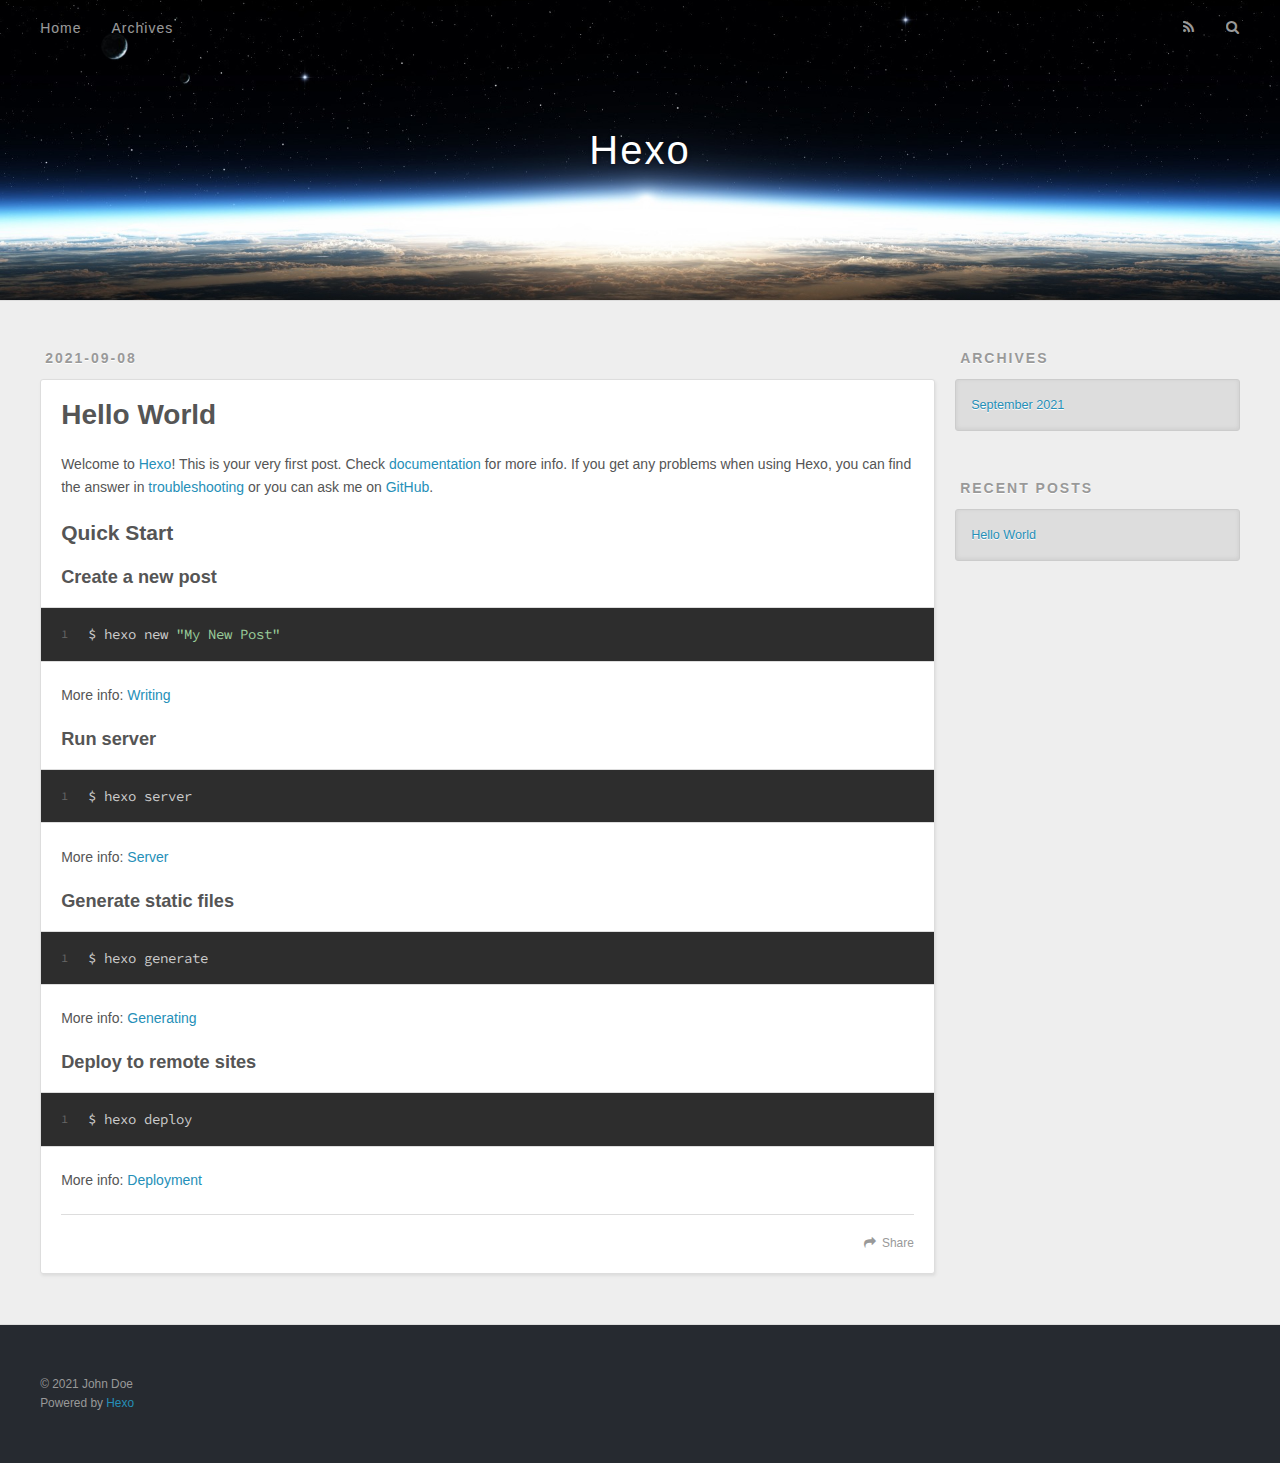
==== index.html @ dddf25b1 "Site updated: 2021-09-09 09:40:32" ====
<!DOCTYPE html>
<html>
<head>
  <meta charset="utf-8">
  

  
  <title>Hexo</title>
  <meta name="viewport" content="width=device-width, initial-scale=1, maximum-scale=1">
  <meta property="og:type" content="website">
<meta property="og:title" content="Hexo">
<meta property="og:url" content="http://example.com/index.html">
<meta property="og:site_name" content="Hexo">
<meta property="og:locale" content="en_US">
<meta property="article:author" content="John Doe">
<meta name="twitter:card" content="summary">
  
    <link rel="alternate" href="/atom.xml" title="Hexo" type="application/atom+xml">
  
  
    <link rel="icon" href="/favicon.png">
  
  
    <link href="//fonts.googleapis.com/css?family=Source+Code+Pro" rel="stylesheet" type="text/css">
  
  
<link rel="stylesheet" href="/css/style.css">

<meta name="generator" content="Hexo 5.4.0"></head>

<body>
  <div id="container">
    <div id="wrap">
      <header id="header">
  <div id="banner"></div>
  <div id="header-outer" class="outer">
    <div id="header-title" class="inner">
      <h1 id="logo-wrap">
        <a href="/" id="logo">Hexo</a>
      </h1>
      
    </div>
    <div id="header-inner" class="inner">
      <nav id="main-nav">
        <a id="main-nav-toggle" class="nav-icon"></a>
        
          <a class="main-nav-link" href="/">Home</a>
        
          <a class="main-nav-link" href="/archives">Archives</a>
        
      </nav>
      <nav id="sub-nav">
        
          <a id="nav-rss-link" class="nav-icon" href="/atom.xml" title="RSS Feed"></a>
        
        <a id="nav-search-btn" class="nav-icon" title="Search"></a>
      </nav>
      <div id="search-form-wrap">
        <form action="//google.com/search" method="get" accept-charset="UTF-8" class="search-form"><input type="search" name="q" class="search-form-input" placeholder="Search"><button type="submit" class="search-form-submit">&#xF002;</button><input type="hidden" name="sitesearch" value="http://example.com"></form>
      </div>
    </div>
  </div>
</header>
      <div class="outer">
        <section id="main">
  
    <article id="post-hello-world" class="article article-type-post" itemscope itemprop="blogPost">
  <div class="article-meta">
    <a href="/2021/09/08/hello-world/" class="article-date">
  <time datetime="2021-09-08T15:11:29.989Z" itemprop="datePublished">2021-09-08</time>
</a>
    
  </div>
  <div class="article-inner">
    
    
      <header class="article-header">
        
  
    <h1 itemprop="name">
      <a class="article-title" href="/2021/09/08/hello-world/">Hello World</a>
    </h1>
  

      </header>
    
    <div class="article-entry" itemprop="articleBody">
      
        <p>Welcome to <a target="_blank" rel="noopener" href="https://hexo.io/">Hexo</a>! This is your very first post. Check <a target="_blank" rel="noopener" href="https://hexo.io/docs/">documentation</a> for more info. If you get any problems when using Hexo, you can find the answer in <a target="_blank" rel="noopener" href="https://hexo.io/docs/troubleshooting.html">troubleshooting</a> or you can ask me on <a target="_blank" rel="noopener" href="https://github.com/hexojs/hexo/issues">GitHub</a>.</p>
<h2 id="Quick-Start"><a href="#Quick-Start" class="headerlink" title="Quick Start"></a>Quick Start</h2><h3 id="Create-a-new-post"><a href="#Create-a-new-post" class="headerlink" title="Create a new post"></a>Create a new post</h3><figure class="highlight bash"><table><tr><td class="gutter"><pre><span class="line">1</span><br></pre></td><td class="code"><pre><span class="line">$ hexo new <span class="string">&quot;My New Post&quot;</span></span><br></pre></td></tr></table></figure>

<p>More info: <a target="_blank" rel="noopener" href="https://hexo.io/docs/writing.html">Writing</a></p>
<h3 id="Run-server"><a href="#Run-server" class="headerlink" title="Run server"></a>Run server</h3><figure class="highlight bash"><table><tr><td class="gutter"><pre><span class="line">1</span><br></pre></td><td class="code"><pre><span class="line">$ hexo server</span><br></pre></td></tr></table></figure>

<p>More info: <a target="_blank" rel="noopener" href="https://hexo.io/docs/server.html">Server</a></p>
<h3 id="Generate-static-files"><a href="#Generate-static-files" class="headerlink" title="Generate static files"></a>Generate static files</h3><figure class="highlight bash"><table><tr><td class="gutter"><pre><span class="line">1</span><br></pre></td><td class="code"><pre><span class="line">$ hexo generate</span><br></pre></td></tr></table></figure>

<p>More info: <a target="_blank" rel="noopener" href="https://hexo.io/docs/generating.html">Generating</a></p>
<h3 id="Deploy-to-remote-sites"><a href="#Deploy-to-remote-sites" class="headerlink" title="Deploy to remote sites"></a>Deploy to remote sites</h3><figure class="highlight bash"><table><tr><td class="gutter"><pre><span class="line">1</span><br></pre></td><td class="code"><pre><span class="line">$ hexo deploy</span><br></pre></td></tr></table></figure>

<p>More info: <a target="_blank" rel="noopener" href="https://hexo.io/docs/one-command-deployment.html">Deployment</a></p>

      
    </div>
    <footer class="article-footer">
      <a data-url="http://example.com/2021/09/08/hello-world/" data-id="cktbn77ni0000ssvrhnar0bye" class="article-share-link">Share</a>
      
      
    </footer>
  </div>
  
</article>


  


</section>
        
          <aside id="sidebar">
  
    

  
    

  
    
  
    
  <div class="widget-wrap">
    <h3 class="widget-title">Archives</h3>
    <div class="widget">
      <ul class="archive-list"><li class="archive-list-item"><a class="archive-list-link" href="/archives/2021/09/">September 2021</a></li></ul>
    </div>
  </div>


  
    
  <div class="widget-wrap">
    <h3 class="widget-title">Recent Posts</h3>
    <div class="widget">
      <ul>
        
          <li>
            <a href="/2021/09/08/hello-world/">Hello World</a>
          </li>
        
      </ul>
    </div>
  </div>

  
</aside>
        
      </div>
      <footer id="footer">
  
  <div class="outer">
    <div id="footer-info" class="inner">
      &copy; 2021 John Doe<br>
      Powered by <a href="http://hexo.io/" target="_blank">Hexo</a>
    </div>
  </div>
</footer>
    </div>
    <nav id="mobile-nav">
  
    <a href="/" class="mobile-nav-link">Home</a>
  
    <a href="/archives" class="mobile-nav-link">Archives</a>
  
</nav>
    

<script src="//ajax.googleapis.com/ajax/libs/jquery/2.0.3/jquery.min.js"></script>


  
<link rel="stylesheet" href="/fancybox/jquery.fancybox.css">

  
<script src="/fancybox/jquery.fancybox.pack.js"></script>




<script src="/js/script.js"></script>




  </div>
</body>
</html>
---- css/style.css ----
body {
  width: 100%;
}
body:before,
body:after {
  content: "";
  display: table;
}
body:after {
  clear: both;
}
html,
body,
div,
span,
applet,
object,
iframe,
h1,
h2,
h3,
h4,
h5,
h6,
p,
blockquote,
pre,
a,
abbr,
acronym,
address,
big,
cite,
code,
del,
dfn,
em,
img,
ins,
kbd,
q,
s,
samp,
small,
strike,
strong,
sub,
sup,
tt,
var,
dl,
dt,
dd,
ol,
ul,
li,
fieldset,
form,
label,
legend,
table,
caption,
tbody,
tfoot,
thead,
tr,
th,
td {
  margin: 0;
  padding: 0;
  border: 0;
  outline: 0;
  font-weight: inherit;
  font-style: inherit;
  font-family: inherit;
  font-size: 100%;
  vertical-align: baseline;
}
body {
  line-height: 1;
  color: #000;
  background: #fff;
}
ol,
ul {
  list-style: none;
}
table {
  border-collapse: separate;
  border-spacing: 0;
  vertical-align: middle;
}
caption,
th,
td {
  text-align: left;
  font-weight: normal;
  vertical-align: middle;
}
a img {
  border: none;
}
input,
button {
  margin: 0;
  padding: 0;
}
input::-moz-focus-inner,
button::-moz-focus-inner {
  border: 0;
  padding: 0;
}
@font-face {
  font-family: FontAwesome;
  font-style: normal;
  font-weight: normal;
  src: url("fonts/fontawesome-webfont.eot?v=#4.0.3");
  src: url("fonts/fontawesome-webfont.eot?#iefix&v=#4.0.3") format("embedded-opentype"), url("fonts/fontawesome-webfont.woff?v=#4.0.3") format("woff"), url("fonts/fontawesome-webfont.ttf?v=#4.0.3") format("truetype"), url("fonts/fontawesome-webfont.svg#fontawesomeregular?v=#4.0.3") format("svg");
}
html,
body,
#container {
  height: 100%;
}
body {
  background: #eee;
  font: 14px -apple-system, BlinkMacSystemFont, "Segoe UI", "Roboto", "Oxygen", "Ubuntu", "Cantarell", "Fira Sans", "Droid Sans", "Helvetica Neue", sans-serif;
  -webkit-text-size-adjust: 100%;
}
.outer {
  max-width: 1220px;
  margin: 0 auto;
  padding: 0 20px;
}
.outer:before,
.outer:after {
  content: "";
  display: table;
}
.outer:after {
  clear: both;
}
.inner {
  display: inline;
  float: left;
  width: 98.33333333333333%;
  margin: 0 0.833333333333333%;
}
.left,
.alignleft {
  float: left;
}
.right,
.alignright {
  float: right;
}
.clear {
  clear: both;
}
#container {
  position: relative;
}
.mobile-nav-on {
  overflow: hidden;
}
#wrap {
  height: 100%;
  width: 100%;
  position: absolute;
  top: 0;
  left: 0;
  -webkit-transition: 0.2s ease-out;
  -moz-transition: 0.2s ease-out;
  -ms-transition: 0.2s ease-out;
  transition: 0.2s ease-out;
  z-index: 1;
  background: #eee;
}
.mobile-nav-on #wrap {
  left: 280px;
}
@media screen and (min-width: 768px) {
  #main {
    display: inline;
    float: left;
    width: 73.33333333333333%;
    margin: 0 0.833333333333333%;
  }
}
.article-date,
.article-category-link,
.archive-year,
.widget-title {
  text-decoration: none;
  text-transform: uppercase;
  letter-spacing: 2px;
  color: #999;
  margin-bottom: 1em;
  margin-left: 5px;
  line-height: 1em;
  text-shadow: 0 1px #fff;
  font-weight: bold;
}
.article-inner,
.archive-article-inner {
  background: #fff;
  -webkit-box-shadow: 1px 2px 3px #ddd;
  box-shadow: 1px 2px 3px #ddd;
  border: 1px solid #ddd;
  border-radius: 3px;
}
.article-entry h1,
.widget h1 {
  font-size: 2em;
}
.article-entry h2,
.widget h2 {
  font-size: 1.5em;
}
.article-entry h3,
.widget h3 {
  font-size: 1.3em;
}
.article-entry h4,
.widget h4 {
  font-size: 1.2em;
}
.article-entry h5,
.widget h5 {
  font-size: 1em;
}
.article-entry h6,
.widget h6 {
  font-size: 1em;
  color: #999;
}
.article-entry hr,
.widget hr {
  border: 1px dashed #ddd;
}
.article-entry strong,
.widget strong {
  font-weight: bold;
}
.article-entry em,
.widget em,
.article-entry cite,
.widget cite {
  font-style: italic;
}
.article-entry sup,
.widget sup,
.article-entry sub,
.widget sub {
  font-size: 0.75em;
  line-height: 0;
  position: relative;
  vertical-align: baseline;
}
.article-entry sup,
.widget sup {
  top: -0.5em;
}
.article-entry sub,
.widget sub {
  bottom: -0.2em;
}
.article-entry small,
.widget small {
  font-size: 0.85em;
}
.article-entry acronym,
.widget acronym,
.article-entry abbr,
.widget abbr {
  border-bottom: 1px dotted;
}
.article-entry ul,
.widget ul,
.article-entry ol,
.widget ol,
.article-entry dl,
.widget dl {
  margin: 0 20px;
  line-height: 1.6em;
}
.article-entry ul ul,
.widget ul ul,
.article-entry ol ul,
.widget ol ul,
.article-entry ul ol,
.widget ul ol,
.article-entry ol ol,
.widget ol ol {
  margin-top: 0;
  margin-bottom: 0;
}
.article-entry ul,
.widget ul {
  list-style: disc;
}
.article-entry ol,
.widget ol {
  list-style: decimal;
}
.article-entry dt,
.widget dt {
  font-weight: bold;
}
#header {
  height: 300px;
  position: relative;
  border-bottom: 1px solid #ddd;
}
#header:before,
#header:after {
  content: "";
  position: absolute;
  left: 0;
  right: 0;
  height: 40px;
}
#header:before {
  top: 0;
  background: -webkit-linear-gradient(rgba(0,0,0,0.2), transparent);
  background: -moz-linear-gradient(rgba(0,0,0,0.2), transparent);
  background: -ms-linear-gradient(rgba(0,0,0,0.2), transparent);
  background: linear-gradient(rgba(0,0,0,0.2), transparent);
}
#header:after {
  bottom: 0;
  background: -webkit-linear-gradient(transparent, rgba(0,0,0,0.2));
  background: -moz-linear-gradient(transparent, rgba(0,0,0,0.2));
  background: -ms-linear-gradient(transparent, rgba(0,0,0,0.2));
  background: linear-gradient(transparent, rgba(0,0,0,0.2));
}
#header-outer {
  height: 100%;
  position: relative;
}
#header-inner {
  position: relative;
  overflow: hidden;
}
#banner {
  position: absolute;
  top: 0;
  left: 0;
  width: 100%;
  height: 100%;
  background: url("images/banner.jpg") center #000;
  -webkit-background-size: cover;
  -moz-background-size: cover;
  background-size: cover;
  z-index: -1;
}
#header-title {
  text-align: center;
  height: 40px;
  position: absolute;
  top: 50%;
  left: 0;
  margin-top: -20px;
}
#logo,
#subtitle {
  text-decoration: none;
  color: #fff;
  font-weight: 300;
  text-shadow: 0 1px 4px rgba(0,0,0,0.3);
}
#logo {
  font-size: 40px;
  line-height: 40px;
  letter-spacing: 2px;
}
#subtitle {
  font-size: 16px;
  line-height: 16px;
  letter-spacing: 1px;
}
#subtitle-wrap {
  margin-top: 16px;
}
#main-nav {
  float: left;
  margin-left: -15px;
}
.nav-icon,
.main-nav-link {
  float: left;
  color: #fff;
  opacity: 0.6;
  text-decoration: none;
  text-shadow: 0 1px rgba(0,0,0,0.2);
  -webkit-transition: opacity 0.2s;
  -moz-transition: opacity 0.2s;
  -ms-transition: opacity 0.2s;
  transition: opacity 0.2s;
  display: block;
  padding: 20px 15px;
}
.nav-icon:hover,
.main-nav-link:hover {
  opacity: 1;
}
.nav-icon {
  font-family: FontAwesome;
  text-align: center;
  font-size: 14px;
  width: 14px;
  height: 14px;
  padding: 20px 15px;
  position: relative;
  cursor: pointer;
}
.main-nav-link {
  font-weight: 300;
  letter-spacing: 1px;
}
@media screen and (max-width: 479px) {
  .main-nav-link {
    display: none;
  }
}
#main-nav-toggle {
  display: none;
}
#main-nav-toggle:before {
  content: "\f0c9";
}
@media screen and (max-width: 479px) {
  #main-nav-toggle {
    display: block;
  }
}
#sub-nav {
  float: right;
  margin-right: -15px;
}
#nav-rss-link:before {
  content: "\f09e";
}
#nav-search-btn:before {
  content: "\f002";
}
#search-form-wrap {
  position: absolute;
  top: 15px;
  width: 150px;
  height: 30px;
  right: -150px;
  opacity: 0;
  -webkit-transition: 0.2s ease-out;
  -moz-transition: 0.2s ease-out;
  -ms-transition: 0.2s ease-out;
  transition: 0.2s ease-out;
}
#search-form-wrap.on {
  opacity: 1;
  right: 0;
}
@media screen and (max-width: 479px) {
  #search-form-wrap {
    width: 100%;
    right: -100%;
  }
}
.search-form {
  position: absolute;
  top: 0;
  left: 0;
  right: 0;
  background: #fff;
  padding: 5px 15px;
  border-radius: 15px;
  -webkit-box-shadow: 0 0 10px rgba(0,0,0,0.3);
  box-shadow: 0 0 10px rgba(0,0,0,0.3);
}
.search-form-input {
  border: none;
  background: none;
  color: #555;
  width: 100%;
  font: 13px -apple-system, BlinkMacSystemFont, "Segoe UI", "Roboto", "Oxygen", "Ubuntu", "Cantarell", "Fira Sans", "Droid Sans", "Helvetica Neue", sans-serif;
  outline: none;
}
.search-form-input::-webkit-search-results-decoration,
.search-form-input::-webkit-search-cancel-button {
  -webkit-appearance: none;
}
.search-form-submit {
  position: absolute;
  top: 50%;
  right: 10px;
  margin-top: -7px;
  font: 13px FontAwesome;
  border: none;
  background: none;
  color: #bbb;
  cursor: pointer;
}
.search-form-submit:hover,
.search-form-submit:focus {
  color: #777;
}
.article {
  margin: 50px 0;
}
.article-inner {
  overflow: hidden;
}
.article-meta:before,
.article-meta:after {
  content: "";
  display: table;
}
.article-meta:after {
  clear: both;
}
.article-date {
  float: left;
}
.article-category {
  float: left;
  line-height: 1em;
  color: #ccc;
  text-shadow: 0 1px #fff;
  margin-left: 8px;
}
.article-category:before {
  content: "\2022";
}
.article-category-link {
  margin: 0 12px 1em;
}
.article-header {
  padding: 20px 20px 0;
}
.article-title {
  text-decoration: none;
  font-size: 2em;
  font-weight: bold;
  color: #555;
  line-height: 1.1em;
  -webkit-transition: color 0.2s;
  -moz-transition: color 0.2s;
  -ms-transition: color 0.2s;
  transition: color 0.2s;
}
a.article-title:hover {
  color: #258fb8;
}
.article-entry {
  color: #555;
  padding: 0 20px;
}
.article-entry:before,
.article-entry:after {
  content: "";
  display: table;
}
.article-entry:after {
  clear: both;
}
.article-entry p,
.article-entry table {
  line-height: 1.6em;
  margin: 1.6em 0;
}
.article-entry h1,
.article-entry h2,
.article-entry h3,
.article-entry h4,
.article-entry h5,
.article-entry h6 {
  font-weight: bold;
}
.article-entry h1,
.article-entry h2,
.article-entry h3,
.article-entry h4,
.article-entry h5,
.article-entry h6 {
  line-height: 1.1em;
  margin: 1.1em 0;
}
.article-entry a {
  color: #258fb8;
  text-decoration: none;
}
.article-entry a:hover {
  text-decoration: underline;
}
.article-entry ul,
.article-entry ol,
.article-entry dl {
  margin-top: 1.6em;
  margin-bottom: 1.6em;
}
.article-entry img,
.article-entry video {
  max-width: 100%;
  height: auto;
  display: block;
  margin: auto;
}
.article-entry iframe {
  border: none;
}
.article-entry table {
  width: 100%;
  border-collapse: collapse;
  border-spacing: 0;
}
.article-entry th {
  font-weight: bold;
  border-bottom: 3px solid #ddd;
  padding-bottom: 0.5em;
}
.article-entry td {
  border-bottom: 1px solid #ddd;
  padding: 10px 0;
}
.article-entry blockquote {
  font-family: Georgia, "Times New Roman", serif;
  font-size: 1.4em;
  margin: 1.6em 20px;
  text-align: center;
}
.article-entry blockquote footer {
  font-size: 14px;
  margin: 1.6em 0;
  font-family: -apple-system, BlinkMacSystemFont, "Segoe UI", "Roboto", "Oxygen", "Ubuntu", "Cantarell", "Fira Sans", "Droid Sans", "Helvetica Neue", sans-serif;
}
.article-entry blockquote footer cite:before {
  content: "—";
  padding: 0 0.5em;
}
.article-entry .pullquote {
  text-align: left;
  width: 45%;
  margin: 0;
}
.article-entry .pullquote.left {
  margin-left: 0.5em;
  margin-right: 1em;
}
.article-entry .pullquote.right {
  margin-right: 0.5em;
  margin-left: 1em;
}
.article-entry .caption {
  color: #999;
  display: block;
  font-size: 0.9em;
  margin-top: 0.5em;
  position: relative;
  text-align: center;
}
.article-entry .video-container {
  position: relative;
  padding-top: 56.25%;
  height: 0;
  overflow: hidden;
}
.article-entry .video-container iframe,
.article-entry .video-container object,
.article-entry .video-container embed {
  position: absolute;
  top: 0;
  left: 0;
  width: 100%;
  height: 100%;
  margin-top: 0;
}
.article-more-link a {
  display: inline-block;
  line-height: 1em;
  padding: 6px 15px;
  border-radius: 15px;
  background: #eee;
  color: #999;
  text-shadow: 0 1px #fff;
  text-decoration: none;
}
.article-more-link a:hover {
  background: #258fb8;
  color: #fff;
  text-decoration: none;
  text-shadow: 0 1px #1e7293;
}
.article-footer {
  font-size: 0.85em;
  line-height: 1.6em;
  border-top: 1px solid #ddd;
  padding-top: 1.6em;
  margin: 0 20px 20px;
}
.article-footer:before,
.article-footer:after {
  content: "";
  display: table;
}
.article-footer:after {
  clear: both;
}
.article-footer a {
  color: #999;
  text-decoration: none;
}
.article-footer a:hover {
  color: #555;
}
.article-tag-list-item {
  float: left;
  margin-right: 10px;
}
.article-tag-list-link:before {
  content: "#";
}
.article-comment-link {
  float: right;
}
.article-comment-link:before {
  content: "\f075";
  font-family: FontAwesome;
  padding-right: 8px;
}
.article-share-link {
  cursor: pointer;
  float: right;
  margin-left: 20px;
}
.article-share-link:before {
  content: "\f064";
  font-family: FontAwesome;
  padding-right: 6px;
}
#article-nav {
  position: relative;
}
#article-nav:before,
#article-nav:after {
  content: "";
  display: table;
}
#article-nav:after {
  clear: both;
}
@media screen and (min-width: 768px) {
  #article-nav {
    margin: 50px 0;
  }
  #article-nav:before {
    width: 8px;
    height: 8px;
    position: absolute;
    top: 50%;
    left: 50%;
    margin-top: -4px;
    margin-left: -4px;
    content: "";
    border-radius: 50%;
    background: #ddd;
    -webkit-box-shadow: 0 1px 2px #fff;
    box-shadow: 0 1px 2px #fff;
  }
}
.article-nav-link-wrap {
  text-decoration: none;
  text-shadow: 0 1px #fff;
  color: #999;
  -webkit-box-sizing: border-box;
  -moz-box-sizing: border-box;
  box-sizing: border-box;
  margin-top: 50px;
  text-align: center;
  display: block;
}
.article-nav-link-wrap:hover {
  color: #555;
}
@media screen and (min-width: 768px) {
  .article-nav-link-wrap {
    width: 50%;
    margin-top: 0;
  }
}
@media screen and (min-width: 768px) {
  #article-nav-newer {
    float: left;
    text-align: right;
    padding-right: 20px;
  }
}
@media screen and (min-width: 768px) {
  #article-nav-older {
    float: right;
    text-align: left;
    padding-left: 20px;
  }
}
.article-nav-caption {
  text-transform: uppercase;
  letter-spacing: 2px;
  color: #ddd;
  line-height: 1em;
  font-weight: bold;
}
#article-nav-newer .article-nav-caption {
  margin-right: -2px;
}
.article-nav-title {
  font-size: 0.85em;
  line-height: 1.6em;
  margin-top: 0.5em;
}
.article-share-box {
  position: absolute;
  display: none;
  background: #fff;
  -webkit-box-shadow: 1px 2px 10px rgba(0,0,0,0.2);
  box-shadow: 1px 2px 10px rgba(0,0,0,0.2);
  border-radius: 3px;
  margin-left: -145px;
  overflow: hidden;
  z-index: 1;
}
.article-share-box.on {
  display: block;
}
.article-share-input {
  width: 100%;
  background: none;
  -webkit-box-sizing: border-box;
  -moz-box-sizing: border-box;
  box-sizing: border-box;
  font: 14px -apple-system, BlinkMacSystemFont, "Segoe UI", "Roboto", "Oxygen", "Ubuntu", "Cantarell", "Fira Sans", "Droid Sans", "Helvetica Neue", sans-serif;
  padding: 0 15px;
  color: #555;
  outline: none;
  border: 1px solid #ddd;
  border-radius: 3px 3px 0 0;
  height: 36px;
  line-height: 36px;
}
.article-share-links {
  background: #eee;
}
.article-share-links:before,
.article-share-links:after {
  content: "";
  display: table;
}
.article-share-links:after {
  clear: both;
}
.article-share-twitter,
.article-share-facebook,
.article-share-pinterest,
.article-share-google {
  width: 50px;
  height: 36px;
  display: block;
  float: left;
  position: relative;
  color: #999;
  text-shadow: 0 1px #fff;
}
.article-share-twitter:before,
.article-share-facebook:before,
.article-share-pinterest:before,
.article-share-google:before {
  font-size: 20px;
  font-family: FontAwesome;
  width: 20px;
  height: 20px;
  position: absolute;
  top: 50%;
  left: 50%;
  margin-top: -10px;
  margin-left: -10px;
  text-align: center;
}
.article-share-twitter:hover,
.article-share-facebook:hover,
.article-share-pinterest:hover,
.article-share-google:hover {
  color: #fff;
}
.article-share-twitter:before {
  content: "\f099";
}
.article-share-twitter:hover {
  background: #00aced;
  text-shadow: 0 1px #008abe;
}
.article-share-facebook:before {
  content: "\f09a";
}
.article-share-facebook:hover {
  background: #3b5998;
  text-shadow: 0 1px #2f477a;
}
.article-share-pinterest:before {
  content: "\f0d2";
}
.article-share-pinterest:hover {
  background: #cb2027;
  text-shadow: 0 1px #a21a1f;
}
.article-share-google:before {
  content: "\f0d5";
}
.article-share-google:hover {
  background: #dd4b39;
  text-shadow: 0 1px #be3221;
}
.article-gallery {
  background: #000;
  position: relative;
}
.article-gallery-photos {
  position: relative;
  overflow: hidden;
}
.article-gallery-img {
  display: none;
  max-width: 100%;
}
.article-gallery-img:first-child {
  display: block;
}
.article-gallery-img.loaded {
  position: absolute;
  display: block;
}
.article-gallery-img img {
  display: block;
  max-width: 100%;
  margin: 0 auto;
}
#comments {
  background: #fff;
  -webkit-box-shadow: 1px 2px 3px #ddd;
  box-shadow: 1px 2px 3px #ddd;
  padding: 20px;
  border: 1px solid #ddd;
  border-radius: 3px;
  margin: 50px 0;
}
#comments a {
  color: #258fb8;
}
.archives-wrap {
  margin: 50px 0;
}
.archives:before,
.archives:after {
  content: "";
  display: table;
}
.archives:after {
  clear: both;
}
.archive-year-wrap {
  margin-bottom: 1em;
}
.archives {
  -webkit-column-gap: 10px;
  -moz-column-gap: 10px;
  column-gap: 10px;
}
@media screen and (min-width: 480px) and (max-width: 767px) {
  .archives {
    -webkit-column-count: 2;
    -moz-column-count: 2;
    column-count: 2;
  }
}
@media screen and (min-width: 768px) {
  .archives {
    -webkit-column-count: 3;
    -moz-column-count: 3;
    column-count: 3;
  }
}
.archive-article {
  -webkit-column-break-inside: avoid;
  page-break-inside: avoid;
  overflow: hidden;
  break-inside: avoid-column;
}
.archive-article-inner {
  padding: 10px;
  margin-bottom: 15px;
}
.archive-article-title {
  text-decoration: none;
  font-weight: bold;
  color: #555;
  -webkit-transition: color 0.2s;
  -moz-transition: color 0.2s;
  -ms-transition: color 0.2s;
  transition: color 0.2s;
  line-height: 1.6em;
}
.archive-article-title:hover {
  color: #258fb8;
}
.archive-article-footer {
  margin-top: 1em;
}
.archive-article-date {
  color: #999;
  text-decoration: none;
  font-size: 0.85em;
  line-height: 1em;
  margin-bottom: 0.5em;
  display: block;
}
#page-nav {
  margin: 50px auto;
  background: #fff;
  -webkit-box-shadow: 1px 2px 3px #ddd;
  box-shadow: 1px 2px 3px #ddd;
  border: 1px solid #ddd;
  border-radius: 3px;
  text-align: center;
  color: #999;
  overflow: hidden;
}
#page-nav:before,
#page-nav:after {
  content: "";
  display: table;
}
#page-nav:after {
  clear: both;
}
#page-nav a,
#page-nav span {
  padding: 10px 20px;
  line-height: 1;
  height: 2ex;
}
#page-nav a {
  color: #999;
  text-decoration: none;
}
#page-nav a:hover {
  background: #999;
  color: #fff;
}
#page-nav .prev {
  float: left;
}
#page-nav .next {
  float: right;
}
#page-nav .page-number {
  display: inline-block;
}
@media screen and (max-width: 479px) {
  #page-nav .page-number {
    display: none;
  }
}
#page-nav .current {
  color: #555;
  font-weight: bold;
}
#page-nav .space {
  color: #ddd;
}
#footer {
  background: #262a30;
  padding: 50px 0;
  border-top: 1px solid #ddd;
  color: #999;
}
#footer a {
  color: #258fb8;
  text-decoration: none;
}
#footer a:hover {
  text-decoration: underline;
}
#footer-info {
  line-height: 1.6em;
  font-size: 0.85em;
}
.article-entry pre,
.article-entry .highlight {
  background: #2d2d2d;
  margin: 0 -20px;
  padding: 15px 20px;
  border-style: solid;
  border-color: #ddd;
  border-width: 1px 0;
  overflow: auto;
  color: #ccc;
  line-height: 22.400000000000002px;
}
.article-entry .highlight .gutter pre,
.article-entry .gist .gist-file .gist-data .line-numbers {
  color: #666;
  font-size: 0.85em;
}
.article-entry pre,
.article-entry code {
  font-family: "Source Code Pro", Consolas, Monaco, Menlo, Consolas, monospace;
}
.article-entry code {
  background: #eee;
  text-shadow: 0 1px #fff;
  padding: 0 0.3em;
}
.article-entry pre code {
  background: none;
  text-shadow: none;
  padding: 0;
}
.article-entry .highlight pre {
  border: none;
  margin: 0;
  padding: 0;
}
.article-entry .highlight table {
  margin: 0;
  width: auto;
}
.article-entry .highlight td {
  border: none;
  padding: 0;
}
.article-entry .highlight figcaption {
  font-size: 0.85em;
  color: #999;
  line-height: 1em;
  margin-bottom: 1em;
}
.article-entry .highlight figcaption:before,
.article-entry .highlight figcaption:after {
  content: "";
  display: table;
}
.article-entry .highlight figcaption:after {
  clear: both;
}
.article-entry .highlight figcaption a {
  float: right;
}
.article-entry .highlight .gutter pre {
  text-align: right;
  padding-right: 20px;
}
.article-entry .highlight .line {
  height: 22.400000000000002px;
}
.article-entry .highlight .line.marked {
  background: #515151;
}
.article-entry .gist {
  margin: 0 -20px;
  border-style: solid;
  border-color: #ddd;
  border-width: 1px 0;
  background: #2d2d2d;
  padding: 15px 20px 15px 0;
}
.article-entry .gist .gist-file {
  border: none;
  font-family: "Source Code Pro", Consolas, Monaco, Menlo, Consolas, monospace;
  margin: 0;
}
.article-entry .gist .gist-file .gist-data {
  background: none;
  border: none;
}
.article-entry .gist .gist-file .gist-data .line-numbers {
  background: none;
  border: none;
  padding: 0 20px 0 0;
}
.article-entry .gist .gist-file .gist-data .line-data {
  padding: 0 !important;
}
.article-entry .gist .gist-file .highlight {
  margin: 0;
  padding: 0;
  border: none;
}
.article-entry .gist .gist-file .gist-meta {
  background: #2d2d2d;
  color: #999;
  font: 0.85em -apple-system, BlinkMacSystemFont, "Segoe UI", "Roboto", "Oxygen", "Ubuntu", "Cantarell", "Fira Sans", "Droid Sans", "Helvetica Neue", sans-serif;
  text-shadow: 0 0;
  padding: 0;
  margin-top: 1em;
  margin-left: 20px;
}
.article-entry .gist .gist-file .gist-meta a {
  color: #258fb8;
  font-weight: normal;
}
.article-entry .gist .gist-file .gist-meta a:hover {
  text-decoration: underline;
}
pre .comment,
pre .title {
  color: #999;
}
pre .variable,
pre .attribute,
pre .tag,
pre .regexp,
pre .ruby .constant,
pre .xml .tag .title,
pre .xml .pi,
pre .xml .doctype,
pre .html .doctype,
pre .css .id,
pre .css .class,
pre .css .pseudo {
  color: #f2777a;
}
pre .number,
pre .preprocessor,
pre .built_in,
pre .literal,
pre .params,
pre .constant {
  color: #f99157;
}
pre .class,
pre .ruby .class .title,
pre .css .rules .attribute {
  color: #9c9;
}
pre .string,
pre .value,
pre .inheritance,
pre .header,
pre .ruby .symbol,
pre .xml .cdata {
  color: #9c9;
}
pre .css .hexcolor {
  color: #6cc;
}
pre .function,
pre .python .decorator,
pre .python .title,
pre .ruby .function .title,
pre .ruby .title .keyword,
pre .perl .sub,
pre .javascript .title,
pre .coffeescript .title {
  color: #69c;
}
pre .keyword,
pre .javascript .function {
  color: #c9c;
}
@media screen and (max-width: 479px) {
  #mobile-nav {
    position: absolute;
    top: 0;
    left: 0;
    width: 280px;
    height: 100%;
    background: #191919;
    border-right: 1px solid #fff;
  }
}
@media screen and (max-width: 479px) {
  .mobile-nav-link {
    display: block;
    color: #999;
    text-decoration: none;
    padding: 15px 20px;
    font-weight: bold;
  }
  .mobile-nav-link:hover {
    color: #fff;
  }
}
@media screen and (min-width: 768px) {
  #sidebar {
    display: inline;
    float: left;
    width: 23.333333333333332%;
    margin: 0 0.833333333333333%;
  }
}
.widget-wrap {
  margin: 50px 0;
}
.widget {
  color: #777;
  text-shadow: 0 1px #fff;
  background: #ddd;
  -webkit-box-shadow: 0 -1px 4px #ccc inset;
  box-shadow: 0 -1px 4px #ccc inset;
  border: 1px solid #ccc;
  padding: 15px;
  border-radius: 3px;
}
.widget a {
  color: #258fb8;
  text-decoration: none;
}
.widget a:hover {
  text-decoration: underline;
}
.widget ul ul,
.widget ol ul,
.widget dl ul,
.widget ul ol,
.widget ol ol,
.widget dl ol,
.widget ul dl,
.widget ol dl,
.widget dl dl {
  margin-left: 15px;
  list-style: disc;
}
.widget {
  line-height: 1.6em;
  word-wrap: break-word;
  font-size: 0.9em;
}
.widget ul,
.widget ol {
  list-style: none;
  margin: 0;
}
.widget ul ul,
.widget ol ul,
.widget ul ol,
.widget ol ol {
  margin: 0 20px;
}
.widget ul ul,
.widget ol ul {
  list-style: disc;
}
.widget ul ol,
.widget ol ol {
  list-style: decimal;
}
.category-list-count,
.tag-list-count,
.archive-list-count {
  padding-left: 5px;
  color: #999;
  font-size: 0.85em;
}
.category-list-count:before,
.tag-list-count:before,
.archive-list-count:before {
  content: "(";
}
.category-list-count:after,
.tag-list-count:after,
.archive-list-count:after {
  content: ")";
}
.tagcloud a {
  margin-right: 5px;
  display: inline-block;
}
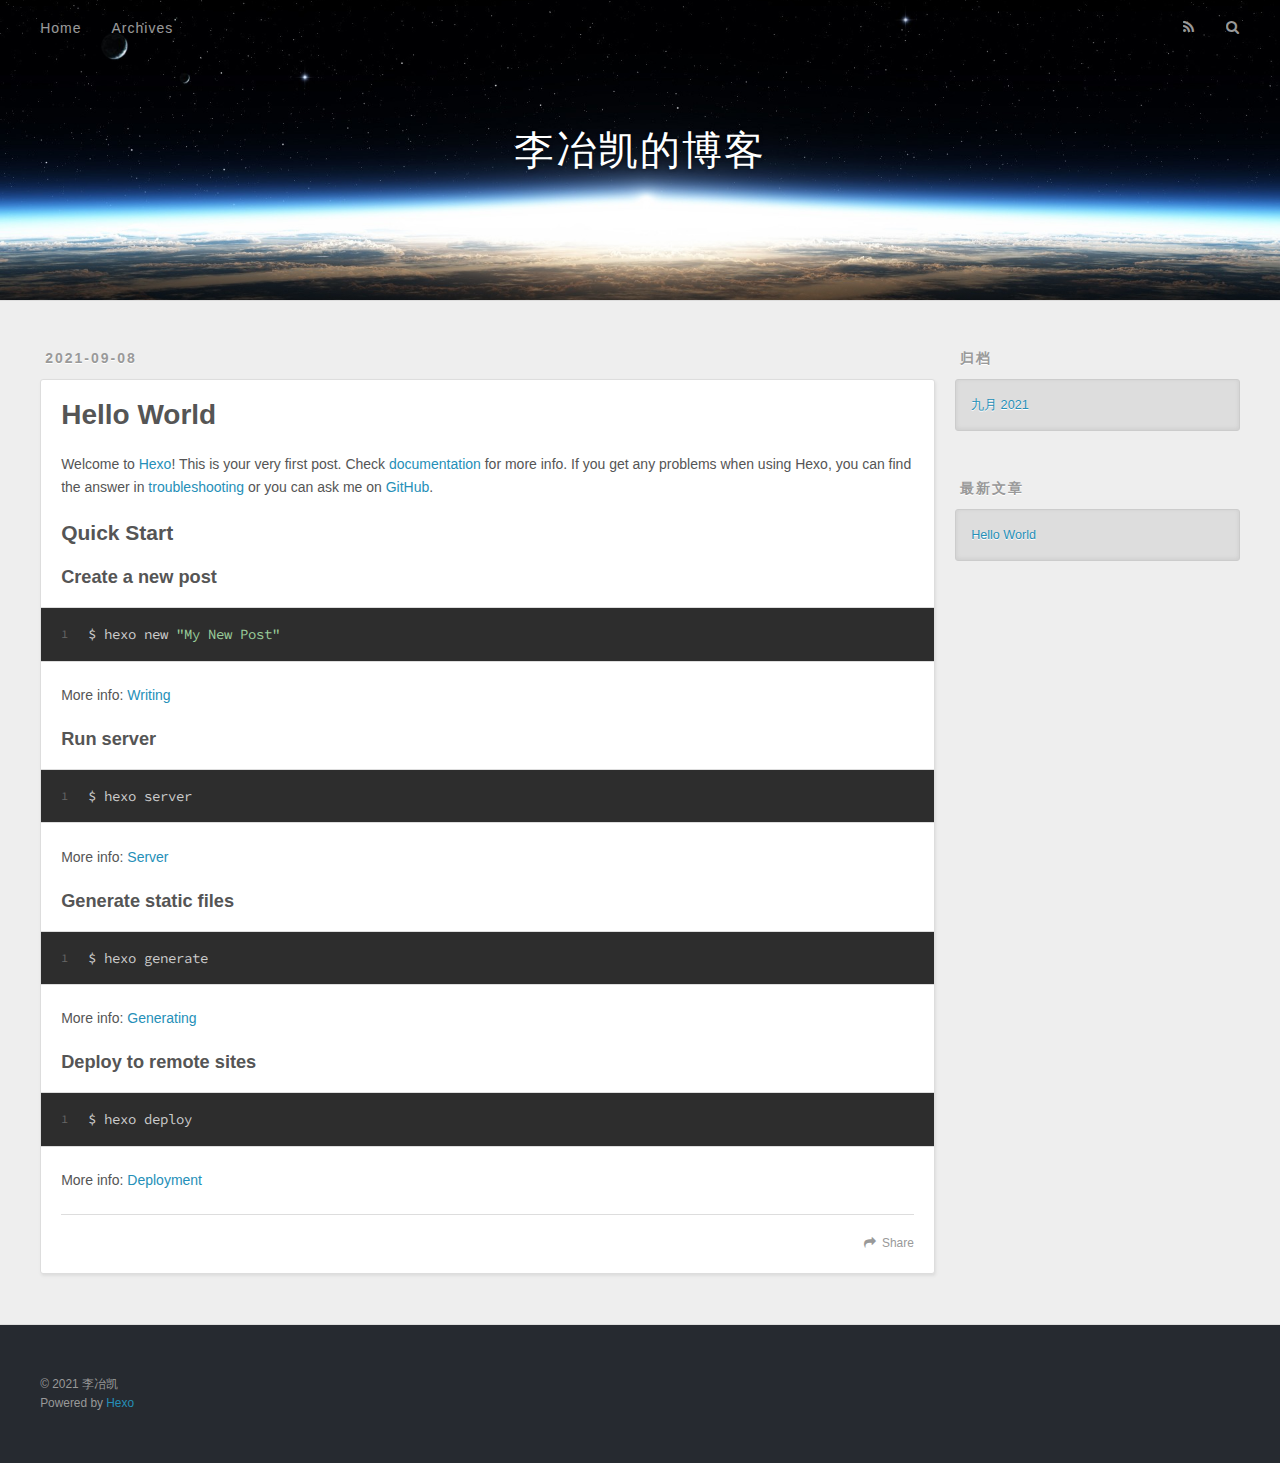
==== commit ec04e975: "Site updated: 2021-09-11 11:54:44" ====
--- a/index.html
+++ b/index.html
@@ -5,17 +5,19 @@
   
 
   
-  <title>Hexo</title>
+  <title>李冶凯的博客</title>
   <meta name="viewport" content="width=device-width, initial-scale=1, maximum-scale=1">
-  <meta property="og:type" content="website">
-<meta property="og:title" content="Hexo">
+  <meta name="description" content="什么都不懂，随便搞搞">
+<meta property="og:type" content="website">
+<meta property="og:title" content="李冶凯的博客">
 <meta property="og:url" content="http://example.com/index.html">
-<meta property="og:site_name" content="Hexo">
-<meta property="og:locale" content="en_US">
-<meta property="article:author" content="John Doe">
+<meta property="og:site_name" content="李冶凯的博客">
+<meta property="og:description" content="什么都不懂，随便搞搞">
+<meta property="og:locale" content="zh_CN">
+<meta property="article:author" content="李冶凯">
 <meta name="twitter:card" content="summary">
   
-    <link rel="alternate" href="/atom.xml" title="Hexo" type="application/atom+xml">
+    <link rel="alternate" href="/atom.xml" title="李冶凯的博客" type="application/atom+xml">
   
   
     <link rel="icon" href="/favicon.png">
@@ -36,7 +38,7 @@
   <div id="header-outer" class="outer">
     <div id="header-title" class="inner">
       <h1 id="logo-wrap">
-        <a href="/" id="logo">Hexo</a>
+        <a href="/" id="logo">李冶凯的博客</a>
       </h1>
       
     </div>
@@ -53,7 +55,7 @@
         
           <a id="nav-rss-link" class="nav-icon" href="/atom.xml" title="RSS Feed"></a>
         
-        <a id="nav-search-btn" class="nav-icon" title="Search"></a>
+        <a id="nav-search-btn" class="nav-icon" title="搜索"></a>
       </nav>
       <div id="search-form-wrap">
         <form action="//google.com/search" method="get" accept-charset="UTF-8" class="search-form"><input type="search" name="q" class="search-form-input" placeholder="Search"><button type="submit" class="search-form-submit">&#xF002;</button><input type="hidden" name="sitesearch" value="http://example.com"></form>
@@ -103,7 +105,7 @@
       
     </div>
     <footer class="article-footer">
-      <a data-url="http://example.com/2021/09/08/hello-world/" data-id="cktbn77ni0000ssvrhnar0bye" class="article-share-link">Share</a>
+      <a data-url="http://example.com/2021/09/08/hello-world/" data-id="cktf98hpu0000e8vr2yhdbm4x" class="article-share-link">Share</a>
       
       
     </footer>
@@ -129,9 +131,9 @@
   
     
   <div class="widget-wrap">
-    <h3 class="widget-title">Archives</h3>
+    <h3 class="widget-title">归档</h3>
     <div class="widget">
-      <ul class="archive-list"><li class="archive-list-item"><a class="archive-list-link" href="/archives/2021/09/">September 2021</a></li></ul>
+      <ul class="archive-list"><li class="archive-list-item"><a class="archive-list-link" href="/archives/2021/09/">九月 2021</a></li></ul>
     </div>
   </div>
 
@@ -139,7 +141,7 @@
   
     
   <div class="widget-wrap">
-    <h3 class="widget-title">Recent Posts</h3>
+    <h3 class="widget-title">最新文章</h3>
     <div class="widget">
       <ul>
         
@@ -159,7 +161,7 @@
   
   <div class="outer">
     <div id="footer-info" class="inner">
-      &copy; 2021 John Doe<br>
+      &copy; 2021 李冶凯<br>
       Powered by <a href="http://hexo.io/" target="_blank">Hexo</a>
     </div>
   </div>
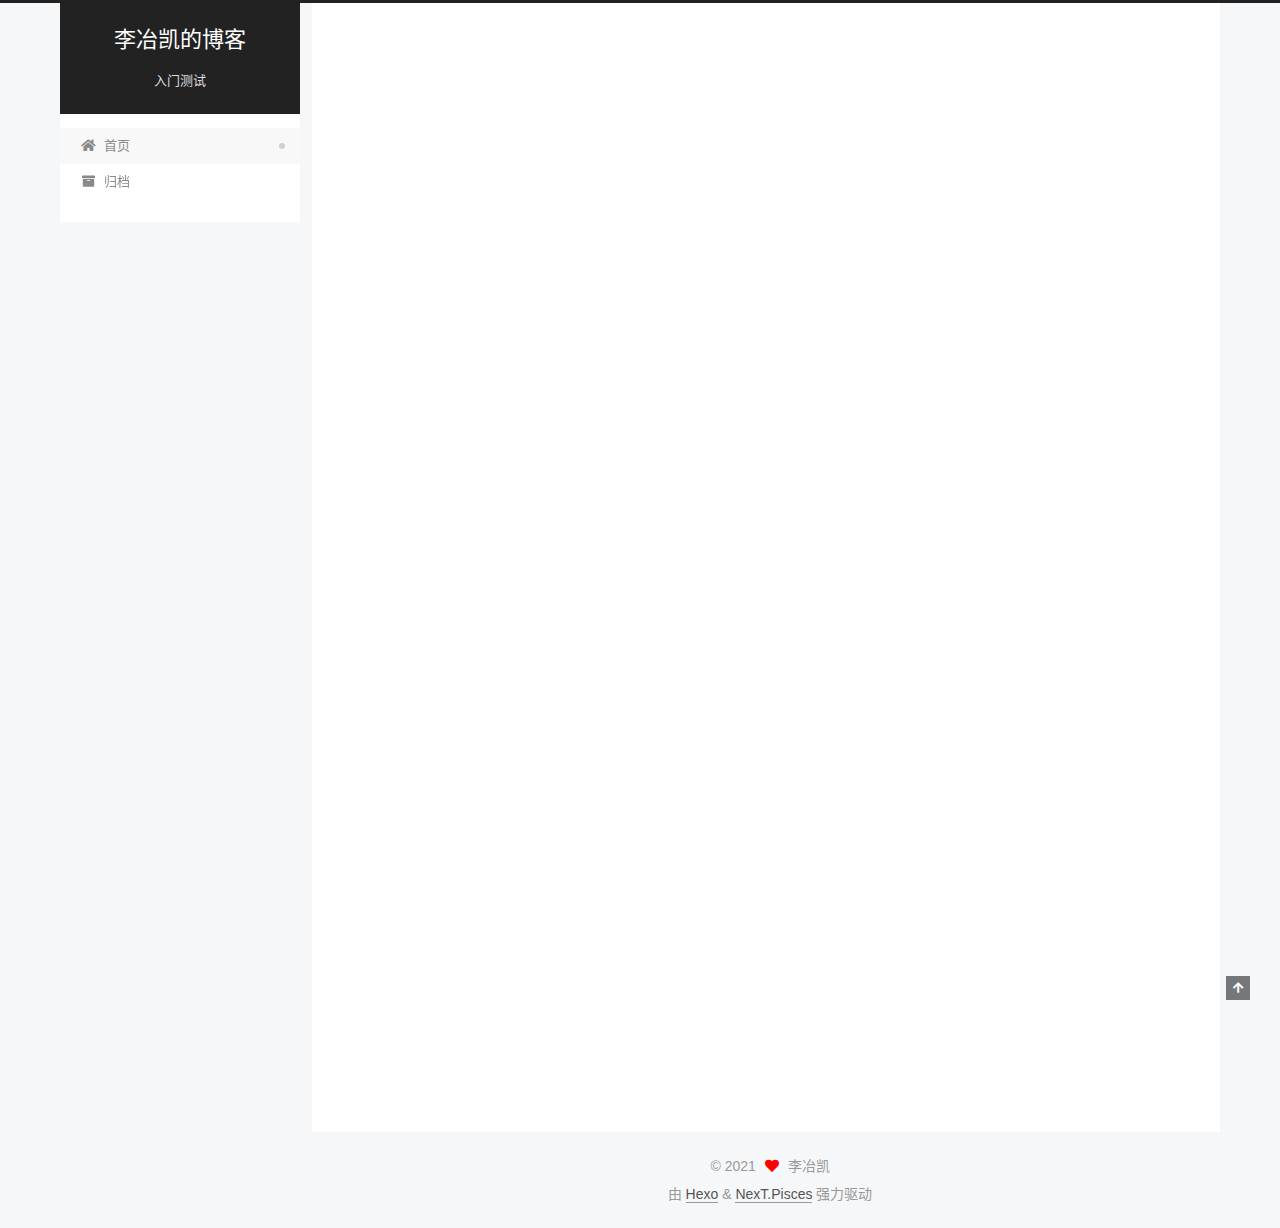
==== commit a308286a: "Site updated: 2021-09-11 15:37:19" ====
--- a/index.html
+++ b/index.html
@@ -1,12 +1,25 @@
 <!DOCTYPE html>
-<html>
+<html lang="zh-CN">
 <head>
-  <meta charset="utf-8">
-  
-
-  
-  <title>李冶凯的博客</title>
-  <meta name="viewport" content="width=device-width, initial-scale=1, maximum-scale=1">
+  <meta charset="UTF-8">
+<meta name="viewport" content="width=device-width, initial-scale=1, maximum-scale=2">
+<meta name="theme-color" content="#222">
+<meta name="generator" content="Hexo 5.4.0">
+  <link rel="apple-touch-icon" sizes="180x180" href="/images/apple-touch-icon-next.png">
+  <link rel="icon" type="image/png" sizes="32x32" href="/images/favicon-32x32-next.png">
+  <link rel="icon" type="image/png" sizes="16x16" href="/images/favicon-16x16-next.png">
+  <link rel="mask-icon" href="/images/logo.svg" color="#222">
+
+<link rel="stylesheet" href="/css/main.css">
+
+
+<link rel="stylesheet" href="/lib/font-awesome/css/all.min.css">
+
+<script id="hexo-configurations">
+    var NexT = window.NexT || {};
+    var CONFIG = {"hostname":"example.com","root":"/","scheme":"Pisces","version":"7.8.0","exturl":false,"sidebar":{"position":"left","display":"post","padding":18,"offset":12,"onmobile":false},"copycode":{"enable":false,"show_result":false,"style":null},"back2top":{"enable":true,"sidebar":false,"scrollpercent":false},"bookmark":{"enable":false,"color":"#222","save":"auto"},"fancybox":false,"mediumzoom":false,"lazyload":false,"pangu":false,"comments":{"style":"tabs","active":null,"storage":true,"lazyload":false,"nav":null},"algolia":{"hits":{"per_page":10},"labels":{"input_placeholder":"Search for Posts","hits_empty":"We didn't find any results for the search: ${query}","hits_stats":"${hits} results found in ${time} ms"}},"localsearch":{"enable":false,"trigger":"auto","top_n_per_article":1,"unescape":false,"preload":false},"motion":{"enable":true,"async":false,"transition":{"post_block":"fadeIn","post_header":"slideDownIn","post_body":"slideDownIn","coll_header":"slideLeftIn","sidebar":"slideUpIn"}}};
+  </script>
+
   <meta name="description" content="什么都不懂，随便搞搞">
 <meta property="og:type" content="website">
 <meta property="og:title" content="李冶凯的博客">
@@ -16,183 +29,351 @@
 <meta property="og:locale" content="zh_CN">
 <meta property="article:author" content="李冶凯">
 <meta name="twitter:card" content="summary">
-  
-    <link rel="alternate" href="/atom.xml" title="李冶凯的博客" type="application/atom+xml">
-  
-  
-    <link rel="icon" href="/favicon.png">
-  
-  
-    <link href="//fonts.googleapis.com/css?family=Source+Code+Pro" rel="stylesheet" type="text/css">
-  
-  
-<link rel="stylesheet" href="/css/style.css">
-
-<meta name="generator" content="Hexo 5.4.0"></head>
-
-<body>
-  <div id="container">
-    <div id="wrap">
-      <header id="header">
-  <div id="banner"></div>
-  <div id="header-outer" class="outer">
-    <div id="header-title" class="inner">
-      <h1 id="logo-wrap">
-        <a href="/" id="logo">李冶凯的博客</a>
-      </h1>
+
+<link rel="canonical" href="http://example.com/">
+
+
+<script id="page-configurations">
+  // https://hexo.io/docs/variables.html
+  CONFIG.page = {
+    sidebar: "",
+    isHome : true,
+    isPost : false,
+    lang   : 'zh-CN'
+  };
+</script>
+
+  <title>李冶凯的博客</title>
+  
+
+
+
+
+
+
+  <noscript>
+  <style>
+  .use-motion .brand,
+  .use-motion .menu-item,
+  .sidebar-inner,
+  .use-motion .post-block,
+  .use-motion .pagination,
+  .use-motion .comments,
+  .use-motion .post-header,
+  .use-motion .post-body,
+  .use-motion .collection-header { opacity: initial; }
+
+  .use-motion .site-title,
+  .use-motion .site-subtitle {
+    opacity: initial;
+    top: initial;
+  }
+
+  .use-motion .logo-line-before i { left: initial; }
+  .use-motion .logo-line-after i { right: initial; }
+  </style>
+</noscript>
+
+</head>
+
+<body itemscope itemtype="http://schema.org/WebPage">
+  <div class="container use-motion">
+    <div class="headband"></div>
+
+    <header class="header" itemscope itemtype="http://schema.org/WPHeader">
+      <div class="header-inner"><div class="site-brand-container">
+  <div class="site-nav-toggle">
+    <div class="toggle" aria-label="切换导航栏">
+      <span class="toggle-line toggle-line-first"></span>
+      <span class="toggle-line toggle-line-middle"></span>
+      <span class="toggle-line toggle-line-last"></span>
+    </div>
+  </div>
+
+  <div class="site-meta">
+
+    <a href="/" class="brand" rel="start">
+      <span class="logo-line-before"><i></i></span>
+      <h1 class="site-title">李冶凯的博客</h1>
+      <span class="logo-line-after"><i></i></span>
+    </a>
+      <p class="site-subtitle" itemprop="description">入门测试</p>
+  </div>
+
+  <div class="site-nav-right">
+    <div class="toggle popup-trigger">
+    </div>
+  </div>
+</div>
+
+
+
+
+<nav class="site-nav">
+  <ul id="menu" class="main-menu menu">
+        <li class="menu-item menu-item-home">
+
+    <a href="/" rel="section"><i class="fa fa-home fa-fw"></i>首页</a>
+
+  </li>
+        <li class="menu-item menu-item-archives">
+
+    <a href="/archives/" rel="section"><i class="fa fa-archive fa-fw"></i>归档</a>
+
+  </li>
+  </ul>
+</nav>
+
+
+
+
+</div>
+    </header>
+
+    
+  <div class="back-to-top">
+    <i class="fa fa-arrow-up"></i>
+    <span>0%</span>
+  </div>
+
+
+    <main class="main">
+      <div class="main-inner">
+        <div class="content-wrap">
+          
+
+          <div class="content index posts-expand">
+            
+      
+  
+  
+  <article itemscope itemtype="http://schema.org/Article" class="post-block" lang="zh-CN">
+    <link itemprop="mainEntityOfPage" href="http://example.com/2021/09/08/hello-world/">
+
+    <span hidden itemprop="author" itemscope itemtype="http://schema.org/Person">
+      <meta itemprop="image" content="/images/avatar.gif">
+      <meta itemprop="name" content="李冶凯">
+      <meta itemprop="description" content="什么都不懂，随便搞搞">
+    </span>
+
+    <span hidden itemprop="publisher" itemscope itemtype="http://schema.org/Organization">
+      <meta itemprop="name" content="李冶凯的博客">
+    </span>
+      <header class="post-header">
+        <h2 class="post-title" itemprop="name headline">
+          
+            <a href="/2021/09/08/hello-world/" class="post-title-link" itemprop="url">Hello World</a>
+        </h2>
+
+        <div class="post-meta">
+            <span class="post-meta-item">
+              <span class="post-meta-item-icon">
+                <i class="far fa-calendar"></i>
+              </span>
+              <span class="post-meta-item-text">发表于</span>
+
+              <time title="创建时间：2021-09-08 23:11:29" itemprop="dateCreated datePublished" datetime="2021-09-08T23:11:29+08:00">2021-09-08</time>
+            </span>
+              <span class="post-meta-item">
+                <span class="post-meta-item-icon">
+                  <i class="far fa-calendar-check"></i>
+                </span>
+                <span class="post-meta-item-text">更新于</span>
+                <time title="修改时间：1985-10-26 16:15:00" itemprop="dateModified" datetime="1985-10-26T16:15:00+08:00">1985-10-26</time>
+              </span>
+
+          
+
+        </div>
+      </header>
+
+    
+    
+    
+    <div class="post-body" itemprop="articleBody">
+
+      
+          <p>Welcome to <a target="_blank" rel="noopener" href="https://hexo.io/">Hexo</a>! This is your very first post. Check <a target="_blank" rel="noopener" href="https://hexo.io/docs/">documentation</a> for more info. If you get any problems when using Hexo, you can find the answer in <a target="_blank" rel="noopener" href="https://hexo.io/docs/troubleshooting.html">troubleshooting</a> or you can ask me on <a target="_blank" rel="noopener" href="https://github.com/hexojs/hexo/issues">GitHub</a>.</p>
+<h2 id="Quick-Start"><a href="#Quick-Start" class="headerlink" title="Quick Start"></a>Quick Start</h2><h3 id="Create-a-new-post"><a href="#Create-a-new-post" class="headerlink" title="Create a new post"></a>Create a new post</h3><figure class="highlight bash"><table><tr><td class="gutter"><pre><span class="line">1</span><br></pre></td><td class="code"><pre><span class="line">$ hexo new <span class="string">&quot;My New Post&quot;</span></span><br></pre></td></tr></table></figure>
+
+<p>More info: <a target="_blank" rel="noopener" href="https://hexo.io/docs/writing.html">Writing</a></p>
+<h3 id="Run-server"><a href="#Run-server" class="headerlink" title="Run server"></a>Run server</h3><figure class="highlight bash"><table><tr><td class="gutter"><pre><span class="line">1</span><br></pre></td><td class="code"><pre><span class="line">$ hexo server</span><br></pre></td></tr></table></figure>
+
+<p>More info: <a target="_blank" rel="noopener" href="https://hexo.io/docs/server.html">Server</a></p>
+<h3 id="Generate-static-files"><a href="#Generate-static-files" class="headerlink" title="Generate static files"></a>Generate static files</h3><figure class="highlight bash"><table><tr><td class="gutter"><pre><span class="line">1</span><br></pre></td><td class="code"><pre><span class="line">$ hexo generate</span><br></pre></td></tr></table></figure>
+
+<p>More info: <a target="_blank" rel="noopener" href="https://hexo.io/docs/generating.html">Generating</a></p>
+<h3 id="Deploy-to-remote-sites"><a href="#Deploy-to-remote-sites" class="headerlink" title="Deploy to remote sites"></a>Deploy to remote sites</h3><figure class="highlight bash"><table><tr><td class="gutter"><pre><span class="line">1</span><br></pre></td><td class="code"><pre><span class="line">$ hexo deploy</span><br></pre></td></tr></table></figure>
+
+<p>More info: <a target="_blank" rel="noopener" href="https://hexo.io/docs/one-command-deployment.html">Deployment</a></p>
+
       
     </div>
-    <div id="header-inner" class="inner">
-      <nav id="main-nav">
-        <a id="main-nav-toggle" class="nav-icon"></a>
+
+    
+    
+    
+      <footer class="post-footer">
+        <div class="post-eof"></div>
+      </footer>
+  </article>
+  
+  
+  
+
+
+  
+
+
+
+          </div>
+          
+
+<script>
+  window.addEventListener('tabs:register', () => {
+    let { activeClass } = CONFIG.comments;
+    if (CONFIG.comments.storage) {
+      activeClass = localStorage.getItem('comments_active') || activeClass;
+    }
+    if (activeClass) {
+      let activeTab = document.querySelector(`a[href="#comment-${activeClass}"]`);
+      if (activeTab) {
+        activeTab.click();
+      }
+    }
+  });
+  if (CONFIG.comments.storage) {
+    window.addEventListener('tabs:click', event => {
+      if (!event.target.matches('.tabs-comment .tab-content .tab-pane')) return;
+      let commentClass = event.target.classList[1];
+      localStorage.setItem('comments_active', commentClass);
+    });
+  }
+</script>
+
+        </div>
+          
+  
+  <div class="toggle sidebar-toggle">
+    <span class="toggle-line toggle-line-first"></span>
+    <span class="toggle-line toggle-line-middle"></span>
+    <span class="toggle-line toggle-line-last"></span>
+  </div>
+
+  <aside class="sidebar">
+    <div class="sidebar-inner">
+
+      <ul class="sidebar-nav motion-element">
+        <li class="sidebar-nav-toc">
+          文章目录
+        </li>
+        <li class="sidebar-nav-overview">
+          站点概览
+        </li>
+      </ul>
+
+      <!--noindex-->
+      <div class="post-toc-wrap sidebar-panel">
+      </div>
+      <!--/noindex-->
+
+      <div class="site-overview-wrap sidebar-panel">
+        <div class="site-author motion-element" itemprop="author" itemscope itemtype="http://schema.org/Person">
+  <p class="site-author-name" itemprop="name">李冶凯</p>
+  <div class="site-description" itemprop="description">什么都不懂，随便搞搞</div>
+</div>
+<div class="site-state-wrap motion-element">
+  <nav class="site-state">
+      <div class="site-state-item site-state-posts">
+          <a href="/archives/">
         
-          <a class="main-nav-link" href="/">Home</a>
+          <span class="site-state-item-count">1</span>
+          <span class="site-state-item-name">日志</span>
+        </a>
+      </div>
+  </nav>
+</div>
+
+
+
+      </div>
+
+    </div>
+  </aside>
+  <div id="sidebar-dimmer"></div>
+
+
+      </div>
+    </main>
+
+    <footer class="footer">
+      <div class="footer-inner">
         
-          <a class="main-nav-link" href="/archives">Archives</a>
+
         
-      </nav>
-      <nav id="sub-nav">
+
+<div class="copyright">
+  
+  &copy; 
+  <span itemprop="copyrightYear">2021</span>
+  <span class="with-love">
+    <i class="fa fa-heart"></i>
+  </span>
+  <span class="author" itemprop="copyrightHolder">李冶凯</span>
+</div>
+  <div class="powered-by">由 <a href="https://hexo.io/" class="theme-link" rel="noopener" target="_blank">Hexo</a> & <a href="https://pisces.theme-next.org/" class="theme-link" rel="noopener" target="_blank">NexT.Pisces</a> 强力驱动
+  </div>
+
         
-          <a id="nav-rss-link" class="nav-icon" href="/atom.xml" title="RSS Feed"></a>
-        
-        <a id="nav-search-btn" class="nav-icon" title="搜索"></a>
-      </nav>
-      <div id="search-form-wrap">
-        <form action="//google.com/search" method="get" accept-charset="UTF-8" class="search-form"><input type="search" name="q" class="search-form-input" placeholder="Search"><button type="submit" class="search-form-submit">&#xF002;</button><input type="hidden" name="sitesearch" value="http://example.com"></form>
-      </div>
-    </div>
-  </div>
-</header>
-      <div class="outer">
-        <section id="main">
-  
-    <article id="post-hello-world" class="article article-type-post" itemscope itemprop="blogPost">
-  <div class="article-meta">
-    <a href="/2021/09/08/hello-world/" class="article-date">
-  <time datetime="2021-09-08T15:11:29.989Z" itemprop="datePublished">2021-09-08</time>
-</a>
-    
-  </div>
-  <div class="article-inner">
-    
-    
-      <header class="article-header">
-        
-  
-    <h1 itemprop="name">
-      <a class="article-title" href="/2021/09/08/hello-world/">Hello World</a>
-    </h1>
-  
-
-      </header>
-    
-    <div class="article-entry" itemprop="articleBody">
-      
-        <p>Welcome to <a target="_blank" rel="noopener" href="https://hexo.io/">Hexo</a>! This is your very first post. Check <a target="_blank" rel="noopener" href="https://hexo.io/docs/">documentation</a> for more info. If you get any problems when using Hexo, you can find the answer in <a target="_blank" rel="noopener" href="https://hexo.io/docs/troubleshooting.html">troubleshooting</a> or you can ask me on <a target="_blank" rel="noopener" href="https://github.com/hexojs/hexo/issues">GitHub</a>.</p>
-<h2 id="Quick-Start"><a href="#Quick-Start" class="headerlink" title="Quick Start"></a>Quick Start</h2><h3 id="Create-a-new-post"><a href="#Create-a-new-post" class="headerlink" title="Create a new post"></a>Create a new post</h3><figure class="highlight bash"><table><tr><td class="gutter"><pre><span class="line">1</span><br></pre></td><td class="code"><pre><span class="line">$ hexo new <span class="string">&quot;My New Post&quot;</span></span><br></pre></td></tr></table></figure>
-
-<p>More info: <a target="_blank" rel="noopener" href="https://hexo.io/docs/writing.html">Writing</a></p>
-<h3 id="Run-server"><a href="#Run-server" class="headerlink" title="Run server"></a>Run server</h3><figure class="highlight bash"><table><tr><td class="gutter"><pre><span class="line">1</span><br></pre></td><td class="code"><pre><span class="line">$ hexo server</span><br></pre></td></tr></table></figure>
-
-<p>More info: <a target="_blank" rel="noopener" href="https://hexo.io/docs/server.html">Server</a></p>
-<h3 id="Generate-static-files"><a href="#Generate-static-files" class="headerlink" title="Generate static files"></a>Generate static files</h3><figure class="highlight bash"><table><tr><td class="gutter"><pre><span class="line">1</span><br></pre></td><td class="code"><pre><span class="line">$ hexo generate</span><br></pre></td></tr></table></figure>
-
-<p>More info: <a target="_blank" rel="noopener" href="https://hexo.io/docs/generating.html">Generating</a></p>
-<h3 id="Deploy-to-remote-sites"><a href="#Deploy-to-remote-sites" class="headerlink" title="Deploy to remote sites"></a>Deploy to remote sites</h3><figure class="highlight bash"><table><tr><td class="gutter"><pre><span class="line">1</span><br></pre></td><td class="code"><pre><span class="line">$ hexo deploy</span><br></pre></td></tr></table></figure>
-
-<p>More info: <a target="_blank" rel="noopener" href="https://hexo.io/docs/one-command-deployment.html">Deployment</a></p>
-
-      
-    </div>
-    <footer class="article-footer">
-      <a data-url="http://example.com/2021/09/08/hello-world/" data-id="cktf98hpu0000e8vr2yhdbm4x" class="article-share-link">Share</a>
-      
-      
+
+
+
+
+
+
+
+
+      </div>
     </footer>
   </div>
-  
-</article>
-
-
-  
-
-
-</section>
-        
-          <aside id="sidebar">
-  
-    
-
-  
-    
-
-  
-    
-  
-    
-  <div class="widget-wrap">
-    <h3 class="widget-title">归档</h3>
-    <div class="widget">
-      <ul class="archive-list"><li class="archive-list-item"><a class="archive-list-link" href="/archives/2021/09/">九月 2021</a></li></ul>
-    </div>
-  </div>
-
-
-  
-    
-  <div class="widget-wrap">
-    <h3 class="widget-title">最新文章</h3>
-    <div class="widget">
-      <ul>
-        
-          <li>
-            <a href="/2021/09/08/hello-world/">Hello World</a>
-          </li>
-        
-      </ul>
-    </div>
-  </div>
-
-  
-</aside>
-        
-      </div>
-      <footer id="footer">
-  
-  <div class="outer">
-    <div id="footer-info" class="inner">
-      &copy; 2021 李冶凯<br>
-      Powered by <a href="http://hexo.io/" target="_blank">Hexo</a>
-    </div>
-  </div>
-</footer>
-    </div>
-    <nav id="mobile-nav">
-  
-    <a href="/" class="mobile-nav-link">Home</a>
-  
-    <a href="/archives" class="mobile-nav-link">Archives</a>
-  
-</nav>
-    
-
-<script src="//ajax.googleapis.com/ajax/libs/jquery/2.0.3/jquery.min.js"></script>
-
-
-  
-<link rel="stylesheet" href="/fancybox/jquery.fancybox.css">
-
-  
-<script src="/fancybox/jquery.fancybox.pack.js"></script>
-
-
-
-
-<script src="/js/script.js"></script>
-
-
-
-
-  </div>
+
+  
+  <script src="/lib/anime.min.js"></script>
+  <script src="/lib/velocity/velocity.min.js"></script>
+  <script src="/lib/velocity/velocity.ui.min.js"></script>
+
+<script src="/js/utils.js"></script>
+
+<script src="/js/motion.js"></script>
+
+
+<script src="/js/schemes/pisces.js"></script>
+
+
+<script src="/js/next-boot.js"></script>
+
+
+
+
+  
+
+
+
+
+
+
+
+
+
+
+
+
+
+
+
+  
+
+  
+
 </body>
-</html>+</html>
--- a/css/main.css
+++ b/css/main.css
@@ -0,0 +1,2441 @@
+:root {
+  --body-bg-color: #f5f7f9;
+  --content-bg-color: #fff;
+  --card-bg-color: #f5f5f5;
+  --text-color: #555;
+  --blockquote-color: #666;
+  --link-color: #555;
+  --link-hover-color: #222;
+  --brand-color: #fff;
+  --brand-hover-color: #fff;
+  --table-row-odd-bg-color: #f9f9f9;
+  --table-row-hover-bg-color: #f5f5f5;
+  --menu-item-bg-color: #f5f5f5;
+  --btn-default-bg: #fff;
+  --btn-default-color: #555;
+  --btn-default-border-color: #555;
+  --btn-default-hover-bg: #222;
+  --btn-default-hover-color: #fff;
+  --btn-default-hover-border-color: #222;
+}
+html {
+  line-height: 1.15; /* 1 */
+  -webkit-text-size-adjust: 100%; /* 2 */
+}
+body {
+  margin: 0;
+}
+main {
+  display: block;
+}
+h1 {
+  font-size: 2em;
+  margin: 0.67em 0;
+}
+hr {
+  box-sizing: content-box; /* 1 */
+  height: 0; /* 1 */
+  overflow: visible; /* 2 */
+}
+pre {
+  font-family: monospace, monospace; /* 1 */
+  font-size: 1em; /* 2 */
+}
+a {
+  background: transparent;
+}
+abbr[title] {
+  border-bottom: none; /* 1 */
+  text-decoration: underline; /* 2 */
+  text-decoration: underline dotted; /* 2 */
+}
+b,
+strong {
+  font-weight: bolder;
+}
+code,
+kbd,
+samp {
+  font-family: monospace, monospace; /* 1 */
+  font-size: 1em; /* 2 */
+}
+small {
+  font-size: 80%;
+}
+sub,
+sup {
+  font-size: 75%;
+  line-height: 0;
+  position: relative;
+  vertical-align: baseline;
+}
+sub {
+  bottom: -0.25em;
+}
+sup {
+  top: -0.5em;
+}
+img {
+  border-style: none;
+}
+button,
+input,
+optgroup,
+select,
+textarea {
+  font-family: inherit; /* 1 */
+  font-size: 100%; /* 1 */
+  line-height: 1.15; /* 1 */
+  margin: 0; /* 2 */
+}
+button,
+input {
+/* 1 */
+  overflow: visible;
+}
+button,
+select {
+/* 1 */
+  text-transform: none;
+}
+button,
+[type='button'],
+[type='reset'],
+[type='submit'] {
+  -webkit-appearance: button;
+}
+button::-moz-focus-inner,
+[type='button']::-moz-focus-inner,
+[type='reset']::-moz-focus-inner,
+[type='submit']::-moz-focus-inner {
+  border-style: none;
+  padding: 0;
+}
+button:-moz-focusring,
+[type='button']:-moz-focusring,
+[type='reset']:-moz-focusring,
+[type='submit']:-moz-focusring {
+  outline: 1px dotted ButtonText;
+}
+fieldset {
+  padding: 0.35em 0.75em 0.625em;
+}
+legend {
+  box-sizing: border-box; /* 1 */
+  color: inherit; /* 2 */
+  display: table; /* 1 */
+  max-width: 100%; /* 1 */
+  padding: 0; /* 3 */
+  white-space: normal; /* 1 */
+}
+progress {
+  vertical-align: baseline;
+}
+textarea {
+  overflow: auto;
+}
+[type='checkbox'],
+[type='radio'] {
+  box-sizing: border-box; /* 1 */
+  padding: 0; /* 2 */
+}
+[type='number']::-webkit-inner-spin-button,
+[type='number']::-webkit-outer-spin-button {
+  height: auto;
+}
+[type='search'] {
+  outline-offset: -2px; /* 2 */
+  -webkit-appearance: textfield; /* 1 */
+}
+[type='search']::-webkit-search-decoration {
+  -webkit-appearance: none;
+}
+::-webkit-file-upload-button {
+  font: inherit; /* 2 */
+  -webkit-appearance: button; /* 1 */
+}
+details {
+  display: block;
+}
+summary {
+  display: list-item;
+}
+template {
+  display: none;
+}
+[hidden] {
+  display: none;
+}
+::selection {
+  background: #262a30;
+  color: #eee;
+}
+html,
+body {
+  height: 100%;
+}
+body {
+  background: var(--body-bg-color);
+  color: var(--text-color);
+  font-family: 'Lato', "PingFang SC", "Microsoft YaHei", sans-serif;
+  font-size: 1em;
+  line-height: 2;
+}
+@media (max-width: 991px) {
+  body {
+    padding-left: 0 !important;
+    padding-right: 0 !important;
+  }
+}
+h1,
+h2,
+h3,
+h4,
+h5,
+h6 {
+  font-family: 'Lato', "PingFang SC", "Microsoft YaHei", sans-serif;
+  font-weight: bold;
+  line-height: 1.5;
+  margin: 20px 0 15px;
+}
+h1 {
+  font-size: 1.5em;
+}
+h2 {
+  font-size: 1.375em;
+}
+h3 {
+  font-size: 1.25em;
+}
+h4 {
+  font-size: 1.125em;
+}
+h5 {
+  font-size: 1em;
+}
+h6 {
+  font-size: 0.875em;
+}
+p {
+  margin: 0 0 20px 0;
+}
+a,
+span.exturl {
+  border-bottom: 1px solid #999;
+  color: var(--link-color);
+  outline: 0;
+  text-decoration: none;
+  overflow-wrap: break-word;
+  word-wrap: break-word;
+  cursor: pointer;
+}
+a:hover,
+span.exturl:hover {
+  border-bottom-color: var(--link-hover-color);
+  color: var(--link-hover-color);
+}
+iframe,
+img,
+video {
+  display: block;
+  margin-left: auto;
+  margin-right: auto;
+  max-width: 100%;
+}
+hr {
+  background-image: repeating-linear-gradient(-45deg, #ddd, #ddd 4px, transparent 4px, transparent 8px);
+  border: 0;
+  height: 3px;
+  margin: 40px 0;
+}
+blockquote {
+  border-left: 4px solid #ddd;
+  color: var(--blockquote-color);
+  margin: 0;
+  padding: 0 15px;
+}
+blockquote cite::before {
+  content: '-';
+  padding: 0 5px;
+}
+dt {
+  font-weight: bold;
+}
+dd {
+  margin: 0;
+  padding: 0;
+}
+kbd {
+  background-color: #f5f5f5;
+  background-image: linear-gradient(#eee, #fff, #eee);
+  border: 1px solid #ccc;
+  border-radius: 0.2em;
+  box-shadow: 0.1em 0.1em 0.2em rgba(0,0,0,0.1);
+  color: #555;
+  font-family: inherit;
+  padding: 0.1em 0.3em;
+  white-space: nowrap;
+}
+.table-container {
+  overflow: auto;
+}
+table {
+  border-collapse: collapse;
+  border-spacing: 0;
+  font-size: 0.875em;
+  margin: 0 0 20px 0;
+  width: 100%;
+}
+tbody tr:nth-of-type(odd) {
+  background: var(--table-row-odd-bg-color);
+}
+tbody tr:hover {
+  background: var(--table-row-hover-bg-color);
+}
+caption,
+th,
+td {
+  font-weight: normal;
+  padding: 8px;
+  vertical-align: middle;
+}
+th,
+td {
+  border: 1px solid #ddd;
+  border-bottom: 3px solid #ddd;
+}
+th {
+  font-weight: 700;
+  padding-bottom: 10px;
+}
+td {
+  border-bottom-width: 1px;
+}
+.btn {
+  background: var(--btn-default-bg);
+  border: 2px solid var(--btn-default-border-color);
+  border-radius: 2px;
+  color: var(--btn-default-color);
+  display: inline-block;
+  font-size: 0.875em;
+  line-height: 2;
+  padding: 0 20px;
+  text-decoration: none;
+  transition-property: background-color;
+  transition-delay: 0s;
+  transition-duration: 0.2s;
+  transition-timing-function: ease-in-out;
+}
+.btn:hover {
+  background: var(--btn-default-hover-bg);
+  border-color: var(--btn-default-hover-border-color);
+  color: var(--btn-default-hover-color);
+}
+.btn + .btn {
+  margin: 0 0 8px 8px;
+}
+.btn .fa-fw {
+  text-align: left;
+  width: 1.285714285714286em;
+}
+.toggle {
+  line-height: 0;
+}
+.toggle .toggle-line {
+  background: #fff;
+  display: inline-block;
+  height: 2px;
+  left: 0;
+  position: relative;
+  top: 0;
+  transition: all 0.4s;
+  vertical-align: top;
+  width: 100%;
+}
+.toggle .toggle-line:not(:first-child) {
+  margin-top: 3px;
+}
+.toggle.toggle-arrow .toggle-line-first {
+  left: 50%;
+  top: 2px;
+  transform: rotate(45deg);
+  width: 50%;
+}
+.toggle.toggle-arrow .toggle-line-middle {
+  left: 2px;
+  width: 90%;
+}
+.toggle.toggle-arrow .toggle-line-last {
+  left: 50%;
+  top: -2px;
+  transform: rotate(-45deg);
+  width: 50%;
+}
+.toggle.toggle-close .toggle-line-first {
+  transform: rotate(-45deg);
+  top: 5px;
+}
+.toggle.toggle-close .toggle-line-middle {
+  opacity: 0;
+}
+.toggle.toggle-close .toggle-line-last {
+  transform: rotate(45deg);
+  top: -5px;
+}
+.highlight,
+pre {
+  background: #f7f7f7;
+  color: #4d4d4c;
+  line-height: 1.6;
+  margin: 0 auto 20px;
+}
+pre,
+code {
+  font-family: consolas, Menlo, monospace, "PingFang SC", "Microsoft YaHei";
+}
+code {
+  background: #eee;
+  border-radius: 3px;
+  color: #555;
+  padding: 2px 4px;
+  overflow-wrap: break-word;
+  word-wrap: break-word;
+}
+.highlight *::selection {
+  background: #d6d6d6;
+}
+.highlight pre {
+  border: 0;
+  margin: 0;
+  padding: 10px 0;
+}
+.highlight table {
+  border: 0;
+  margin: 0;
+  width: auto;
+}
+.highlight td {
+  border: 0;
+  padding: 0;
+}
+.highlight figcaption {
+  background: #eff2f3;
+  color: #4d4d4c;
+  display: flex;
+  font-size: 0.875em;
+  justify-content: space-between;
+  line-height: 1.2;
+  padding: 0.5em;
+}
+.highlight figcaption a {
+  color: #4d4d4c;
+}
+.highlight figcaption a:hover {
+  border-bottom-color: #4d4d4c;
+}
+.highlight .gutter {
+  -moz-user-select: none;
+  -ms-user-select: none;
+  -webkit-user-select: none;
+  user-select: none;
+}
+.highlight .gutter pre {
+  background: #eff2f3;
+  color: #869194;
+  padding-left: 10px;
+  padding-right: 10px;
+  text-align: right;
+}
+.highlight .code pre {
+  background: #f7f7f7;
+  padding-left: 10px;
+  width: 100%;
+}
+.gist table {
+  width: auto;
+}
+.gist table td {
+  border: 0;
+}
+pre {
+  overflow: auto;
+  padding: 10px;
+}
+pre code {
+  background: none;
+  color: #4d4d4c;
+  font-size: 0.875em;
+  padding: 0;
+  text-shadow: none;
+}
+pre .deletion {
+  background: #fdd;
+}
+pre .addition {
+  background: #dfd;
+}
+pre .meta {
+  color: #eab700;
+  -moz-user-select: none;
+  -ms-user-select: none;
+  -webkit-user-select: none;
+  user-select: none;
+}
+pre .comment {
+  color: #8e908c;
+}
+pre .variable,
+pre .attribute,
+pre .tag,
+pre .name,
+pre .regexp,
+pre .ruby .constant,
+pre .xml .tag .title,
+pre .xml .pi,
+pre .xml .doctype,
+pre .html .doctype,
+pre .css .id,
+pre .css .class,
+pre .css .pseudo {
+  color: #c82829;
+}
+pre .number,
+pre .preprocessor,
+pre .built_in,
+pre .builtin-name,
+pre .literal,
+pre .params,
+pre .constant,
+pre .command {
+  color: #f5871f;
+}
+pre .ruby .class .title,
+pre .css .rules .attribute,
+pre .string,
+pre .symbol,
+pre .value,
+pre .inheritance,
+pre .header,
+pre .ruby .symbol,
+pre .xml .cdata,
+pre .special,
+pre .formula {
+  color: #718c00;
+}
+pre .title,
+pre .css .hexcolor {
+  color: #3e999f;
+}
+pre .function,
+pre .python .decorator,
+pre .python .title,
+pre .ruby .function .title,
+pre .ruby .title .keyword,
+pre .perl .sub,
+pre .javascript .title,
+pre .coffeescript .title {
+  color: #4271ae;
+}
+pre .keyword,
+pre .javascript .function {
+  color: #8959a8;
+}
+.blockquote-center {
+  border-left: none;
+  margin: 40px 0;
+  padding: 0;
+  position: relative;
+  text-align: center;
+}
+.blockquote-center .fa {
+  display: block;
+  opacity: 0.6;
+  position: absolute;
+  width: 100%;
+}
+.blockquote-center .fa-quote-left {
+  border-top: 1px solid #ccc;
+  text-align: left;
+  top: -20px;
+}
+.blockquote-center .fa-quote-right {
+  border-bottom: 1px solid #ccc;
+  text-align: right;
+  bottom: -20px;
+}
+.blockquote-center p,
+.blockquote-center div {
+  text-align: center;
+}
+.post-body .group-picture img {
+  margin: 0 auto;
+  padding: 0 3px;
+}
+.group-picture-row {
+  margin-bottom: 6px;
+  overflow: hidden;
+}
+.group-picture-column {
+  float: left;
+  margin-bottom: 10px;
+}
+.post-body .label {
+  color: #555;
+  display: inline;
+  padding: 0 2px;
+}
+.post-body .label.default {
+  background: #f0f0f0;
+}
+.post-body .label.primary {
+  background: #efe6f7;
+}
+.post-body .label.info {
+  background: #e5f2f8;
+}
+.post-body .label.success {
+  background: #e7f4e9;
+}
+.post-body .label.warning {
+  background: #fcf6e1;
+}
+.post-body .label.danger {
+  background: #fae8eb;
+}
+.post-body .tabs {
+  margin-bottom: 20px;
+}
+.post-body .tabs,
+.tabs-comment {
+  display: block;
+  padding-top: 10px;
+  position: relative;
+}
+.post-body .tabs ul.nav-tabs,
+.tabs-comment ul.nav-tabs {
+  display: flex;
+  flex-wrap: wrap;
+  margin: 0;
+  margin-bottom: -1px;
+  padding: 0;
+}
+@media (max-width: 413px) {
+  .post-body .tabs ul.nav-tabs,
+  .tabs-comment ul.nav-tabs {
+    display: block;
+    margin-bottom: 5px;
+  }
+}
+.post-body .tabs ul.nav-tabs li.tab,
+.tabs-comment ul.nav-tabs li.tab {
+  border-bottom: 1px solid #ddd;
+  border-left: 1px solid transparent;
+  border-right: 1px solid transparent;
+  border-top: 3px solid transparent;
+  flex-grow: 1;
+  list-style-type: none;
+  border-radius: 0 0 0 0;
+}
+@media (max-width: 413px) {
+  .post-body .tabs ul.nav-tabs li.tab,
+  .tabs-comment ul.nav-tabs li.tab {
+    border-bottom: 1px solid transparent;
+    border-left: 3px solid transparent;
+    border-right: 1px solid transparent;
+    border-top: 1px solid transparent;
+  }
+}
+@media (max-width: 413px) {
+  .post-body .tabs ul.nav-tabs li.tab,
+  .tabs-comment ul.nav-tabs li.tab {
+    border-radius: 0;
+  }
+}
+.post-body .tabs ul.nav-tabs li.tab a,
+.tabs-comment ul.nav-tabs li.tab a {
+  border-bottom: initial;
+  display: block;
+  line-height: 1.8;
+  outline: 0;
+  padding: 0.25em 0.75em;
+  text-align: center;
+  transition-delay: 0s;
+  transition-duration: 0.2s;
+  transition-timing-function: ease-out;
+}
+.post-body .tabs ul.nav-tabs li.tab a i,
+.tabs-comment ul.nav-tabs li.tab a i {
+  width: 1.285714285714286em;
+}
+.post-body .tabs ul.nav-tabs li.tab.active,
+.tabs-comment ul.nav-tabs li.tab.active {
+  border-bottom: 1px solid transparent;
+  border-left: 1px solid #ddd;
+  border-right: 1px solid #ddd;
+  border-top: 3px solid #fc6423;
+}
+@media (max-width: 413px) {
+  .post-body .tabs ul.nav-tabs li.tab.active,
+  .tabs-comment ul.nav-tabs li.tab.active {
+    border-bottom: 1px solid #ddd;
+    border-left: 3px solid #fc6423;
+    border-right: 1px solid #ddd;
+    border-top: 1px solid #ddd;
+  }
+}
+.post-body .tabs ul.nav-tabs li.tab.active a,
+.tabs-comment ul.nav-tabs li.tab.active a {
+  color: var(--link-color);
+  cursor: default;
+}
+.post-body .tabs .tab-content .tab-pane,
+.tabs-comment .tab-content .tab-pane {
+  border: 1px solid #ddd;
+  border-top: 0;
+  padding: 20px 20px 0 20px;
+  border-radius: 0;
+}
+.post-body .tabs .tab-content .tab-pane:not(.active),
+.tabs-comment .tab-content .tab-pane:not(.active) {
+  display: none;
+}
+.post-body .tabs .tab-content .tab-pane.active,
+.tabs-comment .tab-content .tab-pane.active {
+  display: block;
+}
+.post-body .tabs .tab-content .tab-pane.active:nth-of-type(1),
+.tabs-comment .tab-content .tab-pane.active:nth-of-type(1) {
+  border-radius: 0 0 0 0;
+}
+@media (max-width: 413px) {
+  .post-body .tabs .tab-content .tab-pane.active:nth-of-type(1),
+  .tabs-comment .tab-content .tab-pane.active:nth-of-type(1) {
+    border-radius: 0;
+  }
+}
+.post-body .note {
+  border-radius: 3px;
+  margin-bottom: 20px;
+  padding: 1em;
+  position: relative;
+  border: 1px solid #eee;
+  border-left-width: 5px;
+}
+.post-body .note h2,
+.post-body .note h3,
+.post-body .note h4,
+.post-body .note h5,
+.post-body .note h6 {
+  margin-top: 0;
+  border-bottom: initial;
+  margin-bottom: 0;
+  padding-top: 0;
+}
+.post-body .note p:first-child,
+.post-body .note ul:first-child,
+.post-body .note ol:first-child,
+.post-body .note table:first-child,
+.post-body .note pre:first-child,
+.post-body .note blockquote:first-child,
+.post-body .note img:first-child {
+  margin-top: 0;
+}
+.post-body .note p:last-child,
+.post-body .note ul:last-child,
+.post-body .note ol:last-child,
+.post-body .note table:last-child,
+.post-body .note pre:last-child,
+.post-body .note blockquote:last-child,
+.post-body .note img:last-child {
+  margin-bottom: 0;
+}
+.post-body .note.default {
+  border-left-color: #777;
+}
+.post-body .note.default h2,
+.post-body .note.default h3,
+.post-body .note.default h4,
+.post-body .note.default h5,
+.post-body .note.default h6 {
+  color: #777;
+}
+.post-body .note.primary {
+  border-left-color: #6f42c1;
+}
+.post-body .note.primary h2,
+.post-body .note.primary h3,
+.post-body .note.primary h4,
+.post-body .note.primary h5,
+.post-body .note.primary h6 {
+  color: #6f42c1;
+}
+.post-body .note.info {
+  border-left-color: #428bca;
+}
+.post-body .note.info h2,
+.post-body .note.info h3,
+.post-body .note.info h4,
+.post-body .note.info h5,
+.post-body .note.info h6 {
+  color: #428bca;
+}
+.post-body .note.success {
+  border-left-color: #5cb85c;
+}
+.post-body .note.success h2,
+.post-body .note.success h3,
+.post-body .note.success h4,
+.post-body .note.success h5,
+.post-body .note.success h6 {
+  color: #5cb85c;
+}
+.post-body .note.warning {
+  border-left-color: #f0ad4e;
+}
+.post-body .note.warning h2,
+.post-body .note.warning h3,
+.post-body .note.warning h4,
+.post-body .note.warning h5,
+.post-body .note.warning h6 {
+  color: #f0ad4e;
+}
+.post-body .note.danger {
+  border-left-color: #d9534f;
+}
+.post-body .note.danger h2,
+.post-body .note.danger h3,
+.post-body .note.danger h4,
+.post-body .note.danger h5,
+.post-body .note.danger h6 {
+  color: #d9534f;
+}
+.pagination .prev,
+.pagination .next,
+.pagination .page-number,
+.pagination .space {
+  display: inline-block;
+  margin: 0 10px;
+  padding: 0 11px;
+  position: relative;
+  top: -1px;
+}
+@media (max-width: 767px) {
+  .pagination .prev,
+  .pagination .next,
+  .pagination .page-number,
+  .pagination .space {
+    margin: 0 5px;
+  }
+}
+.pagination {
+  border-top: 1px solid #eee;
+  margin: 120px 0 0;
+  text-align: center;
+}
+.pagination .prev,
+.pagination .next,
+.pagination .page-number {
+  border-bottom: 0;
+  border-top: 1px solid #eee;
+  transition-property: border-color;
+  transition-delay: 0s;
+  transition-duration: 0.2s;
+  transition-timing-function: ease-in-out;
+}
+.pagination .prev:hover,
+.pagination .next:hover,
+.pagination .page-number:hover {
+  border-top-color: #222;
+}
+.pagination .space {
+  margin: 0;
+  padding: 0;
+}
+.pagination .prev {
+  margin-left: 0;
+}
+.pagination .next {
+  margin-right: 0;
+}
+.pagination .page-number.current {
+  background: #ccc;
+  border-top-color: #ccc;
+  color: #fff;
+}
+@media (max-width: 767px) {
+  .pagination {
+    border-top: none;
+  }
+  .pagination .prev,
+  .pagination .next,
+  .pagination .page-number {
+    border-bottom: 1px solid #eee;
+    border-top: 0;
+    margin-bottom: 10px;
+    padding: 0 10px;
+  }
+  .pagination .prev:hover,
+  .pagination .next:hover,
+  .pagination .page-number:hover {
+    border-bottom-color: #222;
+  }
+}
+.comments {
+  margin-top: 60px;
+  overflow: hidden;
+}
+.comment-button-group {
+  display: flex;
+  flex-wrap: wrap-reverse;
+  justify-content: center;
+  margin: 1em 0;
+}
+.comment-button-group .comment-button {
+  margin: 0.1em 0.2em;
+}
+.comment-button-group .comment-button.active {
+  background: var(--btn-default-hover-bg);
+  border-color: var(--btn-default-hover-border-color);
+  color: var(--btn-default-hover-color);
+}
+.comment-position {
+  display: none;
+}
+.comment-position.active {
+  display: block;
+}
+.tabs-comment {
+  background: var(--content-bg-color);
+  margin-top: 4em;
+  padding-top: 0;
+}
+.tabs-comment .comments {
+  border: 0;
+  box-shadow: none;
+  margin-top: 0;
+  padding-top: 0;
+}
+.container {
+  min-height: 100%;
+  position: relative;
+}
+.main-inner {
+  margin: 0 auto;
+  width: calc(100% - 20px);
+}
+@media (min-width: 1200px) {
+  .main-inner {
+    width: 1160px;
+  }
+}
+@media (min-width: 1600px) {
+  .main-inner {
+    width: 73%;
+  }
+}
+@media (max-width: 767px) {
+  .content-wrap {
+    padding: 0 20px;
+  }
+}
+.header {
+  background: transparent;
+}
+.header-inner {
+  margin: 0 auto;
+  width: calc(100% - 20px);
+}
+@media (min-width: 1200px) {
+  .header-inner {
+    width: 1160px;
+  }
+}
+@media (min-width: 1600px) {
+  .header-inner {
+    width: 73%;
+  }
+}
+.site-brand-container {
+  display: flex;
+  flex-shrink: 0;
+  padding: 0 10px;
+}
+.headband {
+  background: #222;
+  height: 3px;
+}
+.site-meta {
+  flex-grow: 1;
+  text-align: center;
+}
+@media (max-width: 767px) {
+  .site-meta {
+    text-align: center;
+  }
+}
+.brand {
+  border-bottom: none;
+  color: var(--brand-color);
+  display: inline-block;
+  line-height: 1.375em;
+  padding: 0 40px;
+  position: relative;
+}
+.brand:hover {
+  color: var(--brand-hover-color);
+}
+.site-title {
+  font-family: 'Lato', "PingFang SC", "Microsoft YaHei", sans-serif;
+  font-size: 1.375em;
+  font-weight: normal;
+  margin: 0;
+}
+.site-subtitle {
+  color: #ddd;
+  font-size: 0.8125em;
+  margin: 10px 0;
+}
+.use-motion .brand {
+  opacity: 0;
+}
+.use-motion .site-title,
+.use-motion .site-subtitle,
+.use-motion .custom-logo-image {
+  opacity: 0;
+  position: relative;
+  top: -10px;
+}
+.site-nav-toggle,
+.site-nav-right {
+  display: none;
+}
+@media (max-width: 767px) {
+  .site-nav-toggle,
+  .site-nav-right {
+    display: flex;
+    flex-direction: column;
+    justify-content: center;
+  }
+}
+.site-nav-toggle .toggle,
+.site-nav-right .toggle {
+  color: var(--text-color);
+  padding: 10px;
+  width: 22px;
+}
+.site-nav-toggle .toggle .toggle-line,
+.site-nav-right .toggle .toggle-line {
+  background: var(--text-color);
+  border-radius: 1px;
+}
+.site-nav {
+  display: block;
+}
+@media (max-width: 767px) {
+  .site-nav {
+    clear: both;
+    display: none;
+  }
+}
+.site-nav.site-nav-on {
+  display: block;
+}
+.menu {
+  margin-top: 20px;
+  padding-left: 0;
+  text-align: center;
+}
+.menu-item {
+  display: inline-block;
+  list-style: none;
+  margin: 0 10px;
+}
+@media (max-width: 767px) {
+  .menu-item {
+    display: block;
+    margin-top: 10px;
+  }
+  .menu-item.menu-item-search {
+    display: none;
+  }
+}
+.menu-item a,
+.menu-item span.exturl {
+  border-bottom: 0;
+  display: block;
+  font-size: 0.8125em;
+  transition-property: border-color;
+  transition-delay: 0s;
+  transition-duration: 0.2s;
+  transition-timing-function: ease-in-out;
+}
+@media (hover: none) {
+  .menu-item a:hover,
+  .menu-item span.exturl:hover {
+    border-bottom-color: transparent !important;
+  }
+}
+.menu-item .fa,
+.menu-item .fab,
+.menu-item .far,
+.menu-item .fas {
+  margin-right: 8px;
+}
+.menu-item .badge {
+  display: inline-block;
+  font-weight: bold;
+  line-height: 1;
+  margin-left: 0.35em;
+  margin-top: 0.35em;
+  text-align: center;
+  white-space: nowrap;
+}
+@media (max-width: 767px) {
+  .menu-item .badge {
+    float: right;
+    margin-left: 0;
+  }
+}
+.menu-item-active a,
+.menu .menu-item a:hover,
+.menu .menu-item span.exturl:hover {
+  background: var(--menu-item-bg-color);
+}
+.use-motion .menu-item {
+  opacity: 0;
+}
+.sidebar {
+  background: #222;
+  bottom: 0;
+  box-shadow: inset 0 2px 6px #000;
+  position: fixed;
+  top: 0;
+}
+@media (max-width: 991px) {
+  .sidebar {
+    display: none;
+  }
+}
+.sidebar-inner {
+  color: #999;
+  padding: 18px 10px;
+  text-align: center;
+}
+.cc-license {
+  margin-top: 10px;
+  text-align: center;
+}
+.cc-license .cc-opacity {
+  border-bottom: none;
+  opacity: 0.7;
+}
+.cc-license .cc-opacity:hover {
+  opacity: 0.9;
+}
+.cc-license img {
+  display: inline-block;
+}
+.site-author-image {
+  border: 1px solid #eee;
+  display: block;
+  margin: 0 auto;
+  max-width: 120px;
+  padding: 2px;
+}
+.site-author-name {
+  color: var(--text-color);
+  font-weight: 600;
+  margin: 0;
+  text-align: center;
+}
+.site-description {
+  color: #999;
+  font-size: 0.8125em;
+  margin-top: 0;
+  text-align: center;
+}
+.links-of-author {
+  margin-top: 15px;
+}
+.links-of-author a,
+.links-of-author span.exturl {
+  border-bottom-color: #555;
+  display: inline-block;
+  font-size: 0.8125em;
+  margin-bottom: 10px;
+  margin-right: 10px;
+  vertical-align: middle;
+}
+.links-of-author a::before,
+.links-of-author span.exturl::before {
+  background: #ff0baa;
+  border-radius: 50%;
+  content: ' ';
+  display: inline-block;
+  height: 4px;
+  margin-right: 3px;
+  vertical-align: middle;
+  width: 4px;
+}
+.sidebar-button {
+  margin-top: 15px;
+}
+.sidebar-button a {
+  border: 1px solid #fc6423;
+  border-radius: 4px;
+  color: #fc6423;
+  display: inline-block;
+  padding: 0 15px;
+}
+.sidebar-button a .fa,
+.sidebar-button a .fab,
+.sidebar-button a .far,
+.sidebar-button a .fas {
+  margin-right: 5px;
+}
+.sidebar-button a:hover {
+  background: #fc6423;
+  border: 1px solid #fc6423;
+  color: #fff;
+}
+.sidebar-button a:hover .fa,
+.sidebar-button a:hover .fab,
+.sidebar-button a:hover .far,
+.sidebar-button a:hover .fas {
+  color: #fff;
+}
+.links-of-blogroll {
+  font-size: 0.8125em;
+  margin-top: 10px;
+}
+.links-of-blogroll-title {
+  font-size: 0.875em;
+  font-weight: 600;
+  margin-top: 0;
+}
+.links-of-blogroll-list {
+  list-style: none;
+  margin: 0;
+  padding: 0;
+}
+#sidebar-dimmer {
+  display: none;
+}
+@media (max-width: 767px) {
+  #sidebar-dimmer {
+    background: #000;
+    display: block;
+    height: 100%;
+    left: 100%;
+    opacity: 0;
+    position: fixed;
+    top: 0;
+    width: 100%;
+    z-index: 1100;
+  }
+  .sidebar-active + #sidebar-dimmer {
+    opacity: 0.7;
+    transform: translateX(-100%);
+    transition: opacity 0.5s;
+  }
+}
+.sidebar-nav {
+  margin: 0;
+  padding-bottom: 20px;
+  padding-left: 0;
+}
+.sidebar-nav li {
+  border-bottom: 1px solid transparent;
+  color: var(--text-color);
+  cursor: pointer;
+  display: inline-block;
+  font-size: 0.875em;
+}
+.sidebar-nav li.sidebar-nav-overview {
+  margin-left: 10px;
+}
+.sidebar-nav li:hover {
+  color: #fc6423;
+}
+.sidebar-nav .sidebar-nav-active {
+  border-bottom-color: #fc6423;
+  color: #fc6423;
+}
+.sidebar-nav .sidebar-nav-active:hover {
+  color: #fc6423;
+}
+.sidebar-panel {
+  display: none;
+  overflow-x: hidden;
+  overflow-y: auto;
+}
+.sidebar-panel-active {
+  display: block;
+}
+.sidebar-toggle {
+  background: #222;
+  bottom: 45px;
+  cursor: pointer;
+  height: 14px;
+  left: 30px;
+  padding: 5px;
+  position: fixed;
+  width: 14px;
+  z-index: 1300;
+}
+@media (max-width: 991px) {
+  .sidebar-toggle {
+    left: 20px;
+    opacity: 0.8;
+    display: none;
+  }
+}
+.sidebar-toggle:hover .toggle-line {
+  background: #fc6423;
+}
+.post-toc {
+  font-size: 0.875em;
+}
+.post-toc ol {
+  list-style: none;
+  margin: 0;
+  padding: 0 2px 5px 10px;
+  text-align: left;
+}
+.post-toc ol > ol {
+  padding-left: 0;
+}
+.post-toc ol a {
+  transition-property: all;
+  transition-delay: 0s;
+  transition-duration: 0.2s;
+  transition-timing-function: ease-in-out;
+}
+.post-toc .nav-item {
+  line-height: 1.8;
+  overflow: hidden;
+  text-overflow: ellipsis;
+  white-space: nowrap;
+}
+.post-toc .nav .nav-child {
+  display: none;
+}
+.post-toc .nav .active > .nav-child {
+  display: block;
+}
+.post-toc .nav .active-current > .nav-child {
+  display: block;
+}
+.post-toc .nav .active-current > .nav-child > .nav-item {
+  display: block;
+}
+.post-toc .nav .active > a {
+  border-bottom-color: #fc6423;
+  color: #fc6423;
+}
+.post-toc .nav .active-current > a {
+  color: #fc6423;
+}
+.post-toc .nav .active-current > a:hover {
+  color: #fc6423;
+}
+.site-state {
+  display: flex;
+  justify-content: center;
+  line-height: 1.4;
+  margin-top: 10px;
+  overflow: hidden;
+  text-align: center;
+  white-space: nowrap;
+}
+.site-state-item {
+  padding: 0 15px;
+}
+.site-state-item:not(:first-child) {
+  border-left: 1px solid #eee;
+}
+.site-state-item a {
+  border-bottom: none;
+}
+.site-state-item-count {
+  display: block;
+  font-size: 1em;
+  font-weight: 600;
+  text-align: center;
+}
+.site-state-item-name {
+  color: #999;
+  font-size: 0.8125em;
+}
+.footer {
+  color: #999;
+  font-size: 0.875em;
+  padding: 20px 0;
+}
+.footer.footer-fixed {
+  bottom: 0;
+  left: 0;
+  position: absolute;
+  right: 0;
+}
+.footer-inner {
+  box-sizing: border-box;
+  margin: 0 auto;
+  text-align: center;
+  width: calc(100% - 20px);
+}
+@media (min-width: 1200px) {
+  .footer-inner {
+    width: 1160px;
+  }
+}
+@media (min-width: 1600px) {
+  .footer-inner {
+    width: 73%;
+  }
+}
+.languages {
+  display: inline-block;
+  font-size: 1.125em;
+  position: relative;
+}
+.languages .lang-select-label span {
+  margin: 0 0.5em;
+}
+.languages .lang-select {
+  height: 100%;
+  left: 0;
+  opacity: 0;
+  position: absolute;
+  top: 0;
+  width: 100%;
+}
+.with-love {
+  color: #ff0000;
+  display: inline-block;
+  margin: 0 5px;
+}
+.powered-by,
+.theme-info {
+  display: inline-block;
+}
+@-moz-keyframes iconAnimate {
+  0%, 100% {
+    transform: scale(1);
+  }
+  10%, 30% {
+    transform: scale(0.9);
+  }
+  20%, 40%, 60%, 80% {
+    transform: scale(1.1);
+  }
+  50%, 70% {
+    transform: scale(1.1);
+  }
+}
+@-webkit-keyframes iconAnimate {
+  0%, 100% {
+    transform: scale(1);
+  }
+  10%, 30% {
+    transform: scale(0.9);
+  }
+  20%, 40%, 60%, 80% {
+    transform: scale(1.1);
+  }
+  50%, 70% {
+    transform: scale(1.1);
+  }
+}
+@-o-keyframes iconAnimate {
+  0%, 100% {
+    transform: scale(1);
+  }
+  10%, 30% {
+    transform: scale(0.9);
+  }
+  20%, 40%, 60%, 80% {
+    transform: scale(1.1);
+  }
+  50%, 70% {
+    transform: scale(1.1);
+  }
+}
+@keyframes iconAnimate {
+  0%, 100% {
+    transform: scale(1);
+  }
+  10%, 30% {
+    transform: scale(0.9);
+  }
+  20%, 40%, 60%, 80% {
+    transform: scale(1.1);
+  }
+  50%, 70% {
+    transform: scale(1.1);
+  }
+}
+.back-to-top {
+  font-size: 12px;
+  text-align: center;
+  transition-delay: 0s;
+  transition-duration: 0.2s;
+  transition-timing-function: ease-in-out;
+}
+.back-to-top {
+  background: #222;
+  bottom: -100px;
+  box-sizing: border-box;
+  color: #fff;
+  cursor: pointer;
+  left: 30px;
+  opacity: 0.6;
+  padding: 0 6px;
+  position: fixed;
+  transition-property: bottom;
+  z-index: 1300;
+  width: 24px;
+}
+.back-to-top span {
+  display: none;
+}
+.back-to-top:hover {
+  color: #fc6423;
+}
+.back-to-top.back-to-top-on {
+  bottom: 30px;
+}
+@media (max-width: 991px) {
+  .back-to-top {
+    left: 20px;
+    opacity: 0.8;
+  }
+}
+.post-body {
+  font-family: 'Lato', "PingFang SC", "Microsoft YaHei", sans-serif;
+  overflow-wrap: break-word;
+  word-wrap: break-word;
+}
+@media (min-width: 1200px) {
+  .post-body {
+    font-size: 1.125em;
+  }
+}
+.post-body .exturl .fa {
+  font-size: 0.875em;
+  margin-left: 4px;
+}
+.post-body .image-caption,
+.post-body .figure .caption {
+  color: #999;
+  font-size: 0.875em;
+  font-weight: bold;
+  line-height: 1;
+  margin: -20px auto 15px;
+  text-align: center;
+}
+.post-sticky-flag {
+  display: inline-block;
+  transform: rotate(30deg);
+}
+.post-button {
+  margin-top: 40px;
+  text-align: center;
+}
+.use-motion .post-block,
+.use-motion .pagination,
+.use-motion .comments {
+  opacity: 0;
+}
+.use-motion .post-header {
+  opacity: 0;
+}
+.use-motion .post-body {
+  opacity: 0;
+}
+.use-motion .collection-header {
+  opacity: 0;
+}
+.posts-collapse {
+  margin-left: 35px;
+  position: relative;
+}
+@media (max-width: 767px) {
+  .posts-collapse {
+    margin-left: 0px;
+    margin-right: 0px;
+  }
+}
+.posts-collapse .collection-title {
+  font-size: 1.125em;
+  position: relative;
+}
+.posts-collapse .collection-title::before {
+  background: #999;
+  border: 1px solid #fff;
+  border-radius: 50%;
+  content: ' ';
+  height: 10px;
+  left: 0;
+  margin-left: -6px;
+  margin-top: -4px;
+  position: absolute;
+  top: 50%;
+  width: 10px;
+}
+.posts-collapse .collection-year {
+  font-size: 1.5em;
+  font-weight: bold;
+  margin: 60px 0;
+  position: relative;
+}
+.posts-collapse .collection-year::before {
+  background: #bbb;
+  border-radius: 50%;
+  content: ' ';
+  height: 8px;
+  left: 0;
+  margin-left: -4px;
+  margin-top: -4px;
+  position: absolute;
+  top: 50%;
+  width: 8px;
+}
+.posts-collapse .collection-header {
+  display: block;
+  margin: 0 0 0 20px;
+}
+.posts-collapse .collection-header small {
+  color: #bbb;
+  margin-left: 5px;
+}
+.posts-collapse .post-header {
+  border-bottom: 1px dashed #ccc;
+  margin: 30px 0;
+  padding-left: 15px;
+  position: relative;
+  transition-property: border;
+  transition-delay: 0s;
+  transition-duration: 0.2s;
+  transition-timing-function: ease-in-out;
+}
+.posts-collapse .post-header::before {
+  background: #bbb;
+  border: 1px solid #fff;
+  border-radius: 50%;
+  content: ' ';
+  height: 6px;
+  left: 0;
+  margin-left: -4px;
+  position: absolute;
+  top: 0.75em;
+  transition-property: background;
+  width: 6px;
+  transition-delay: 0s;
+  transition-duration: 0.2s;
+  transition-timing-function: ease-in-out;
+}
+.posts-collapse .post-header:hover {
+  border-bottom-color: #666;
+}
+.posts-collapse .post-header:hover::before {
+  background: #222;
+}
+.posts-collapse .post-meta {
+  display: inline;
+  font-size: 0.75em;
+  margin-right: 10px;
+}
+.posts-collapse .post-title {
+  display: inline;
+}
+.posts-collapse .post-title a,
+.posts-collapse .post-title span.exturl {
+  border-bottom: none;
+  color: var(--link-color);
+}
+.posts-collapse .post-title .fa-external-link-alt {
+  font-size: 0.875em;
+  margin-left: 5px;
+}
+.posts-collapse::before {
+  background: #f5f5f5;
+  content: ' ';
+  height: 100%;
+  left: 0;
+  margin-left: -2px;
+  position: absolute;
+  top: 1.25em;
+  width: 4px;
+}
+.post-eof {
+  background: #ccc;
+  height: 1px;
+  margin: 80px auto 60px;
+  text-align: center;
+  width: 8%;
+}
+.post-block:last-of-type .post-eof {
+  display: none;
+}
+.content {
+  padding-top: 40px;
+}
+@media (min-width: 992px) {
+  .post-body {
+    text-align: justify;
+  }
+}
+@media (max-width: 991px) {
+  .post-body {
+    text-align: justify;
+  }
+}
+.post-body h1,
+.post-body h2,
+.post-body h3,
+.post-body h4,
+.post-body h5,
+.post-body h6 {
+  padding-top: 10px;
+}
+.post-body h1 .header-anchor,
+.post-body h2 .header-anchor,
+.post-body h3 .header-anchor,
+.post-body h4 .header-anchor,
+.post-body h5 .header-anchor,
+.post-body h6 .header-anchor {
+  border-bottom-style: none;
+  color: #ccc;
+  float: right;
+  margin-left: 10px;
+  visibility: hidden;
+}
+.post-body h1 .header-anchor:hover,
+.post-body h2 .header-anchor:hover,
+.post-body h3 .header-anchor:hover,
+.post-body h4 .header-anchor:hover,
+.post-body h5 .header-anchor:hover,
+.post-body h6 .header-anchor:hover {
+  color: inherit;
+}
+.post-body h1:hover .header-anchor,
+.post-body h2:hover .header-anchor,
+.post-body h3:hover .header-anchor,
+.post-body h4:hover .header-anchor,
+.post-body h5:hover .header-anchor,
+.post-body h6:hover .header-anchor {
+  visibility: visible;
+}
+.post-body iframe,
+.post-body img,
+.post-body video {
+  margin-bottom: 20px;
+}
+.post-body .video-container {
+  height: 0;
+  margin-bottom: 20px;
+  overflow: hidden;
+  padding-top: 75%;
+  position: relative;
+  width: 100%;
+}
+.post-body .video-container iframe,
+.post-body .video-container object,
+.post-body .video-container embed {
+  height: 100%;
+  left: 0;
+  margin: 0;
+  position: absolute;
+  top: 0;
+  width: 100%;
+}
+.post-gallery {
+  align-items: center;
+  display: grid;
+  grid-gap: 10px;
+  grid-template-columns: 1fr 1fr 1fr;
+  margin-bottom: 20px;
+}
+@media (max-width: 767px) {
+  .post-gallery {
+    grid-template-columns: 1fr 1fr;
+  }
+}
+.post-gallery a {
+  border: 0;
+}
+.post-gallery img {
+  margin: 0;
+}
+.posts-expand .post-header {
+  font-size: 1.125em;
+}
+.posts-expand .post-title {
+  font-size: 1.5em;
+  font-weight: normal;
+  margin: initial;
+  text-align: center;
+  overflow-wrap: break-word;
+  word-wrap: break-word;
+}
+.posts-expand .post-title-link {
+  border-bottom: none;
+  color: var(--link-color);
+  display: inline-block;
+  position: relative;
+  vertical-align: top;
+}
+.posts-expand .post-title-link::before {
+  background: var(--link-color);
+  bottom: 0;
+  content: '';
+  height: 2px;
+  left: 0;
+  position: absolute;
+  transform: scaleX(0);
+  visibility: hidden;
+  width: 100%;
+  transition-delay: 0s;
+  transition-duration: 0.2s;
+  transition-timing-function: ease-in-out;
+}
+.posts-expand .post-title-link:hover::before {
+  transform: scaleX(1);
+  visibility: visible;
+}
+.posts-expand .post-title-link .fa-external-link-alt {
+  font-size: 0.875em;
+  margin-left: 5px;
+}
+.posts-expand .post-meta {
+  color: #999;
+  font-family: 'Lato', "PingFang SC", "Microsoft YaHei", sans-serif;
+  font-size: 0.75em;
+  margin: 3px 0 60px 0;
+  text-align: center;
+}
+.posts-expand .post-meta .post-description {
+  font-size: 0.875em;
+  margin-top: 2px;
+}
+.posts-expand .post-meta time {
+  border-bottom: 1px dashed #999;
+  cursor: pointer;
+}
+.post-meta .post-meta-item + .post-meta-item::before {
+  content: '|';
+  margin: 0 0.5em;
+}
+.post-meta-divider {
+  margin: 0 0.5em;
+}
+.post-meta-item-icon {
+  margin-right: 3px;
+}
+@media (max-width: 991px) {
+  .post-meta-item-icon {
+    display: inline-block;
+  }
+}
+@media (max-width: 991px) {
+  .post-meta-item-text {
+    display: none;
+  }
+}
+.post-nav {
+  border-top: 1px solid #eee;
+  display: flex;
+  justify-content: space-between;
+  margin-top: 15px;
+  padding: 10px 5px 0;
+}
+.post-nav-item {
+  flex: 1;
+}
+.post-nav-item a {
+  border-bottom: none;
+  display: block;
+  font-size: 0.875em;
+  line-height: 1.6;
+  position: relative;
+}
+.post-nav-item a:active {
+  top: 2px;
+}
+.post-nav-item .fa {
+  font-size: 0.75em;
+}
+.post-nav-item:first-child {
+  margin-right: 15px;
+}
+.post-nav-item:first-child .fa {
+  margin-right: 5px;
+}
+.post-nav-item:last-child {
+  margin-left: 15px;
+  text-align: right;
+}
+.post-nav-item:last-child .fa {
+  margin-left: 5px;
+}
+.rtl.post-body p,
+.rtl.post-body a,
+.rtl.post-body h1,
+.rtl.post-body h2,
+.rtl.post-body h3,
+.rtl.post-body h4,
+.rtl.post-body h5,
+.rtl.post-body h6,
+.rtl.post-body li,
+.rtl.post-body ul,
+.rtl.post-body ol {
+  direction: rtl;
+  font-family: UKIJ Ekran;
+}
+.rtl.post-title {
+  font-family: UKIJ Ekran;
+}
+.post-tags {
+  margin-top: 40px;
+  text-align: center;
+}
+.post-tags a {
+  display: inline-block;
+  font-size: 0.8125em;
+}
+.post-tags a:not(:last-child) {
+  margin-right: 10px;
+}
+.post-widgets {
+  border-top: 1px solid #eee;
+  margin-top: 15px;
+  text-align: center;
+}
+.wp_rating {
+  height: 20px;
+  line-height: 20px;
+  margin-top: 10px;
+  padding-top: 6px;
+  text-align: center;
+}
+.social-like {
+  display: flex;
+  font-size: 0.875em;
+  justify-content: center;
+  text-align: center;
+}
+.reward-container {
+  margin: 20px auto;
+  padding: 10px 0;
+  text-align: center;
+  width: 90%;
+}
+.reward-container button {
+  background: transparent;
+  border: 1px solid #fc6423;
+  border-radius: 0;
+  color: #fc6423;
+  cursor: pointer;
+  line-height: 2;
+  outline: 0;
+  padding: 0 15px;
+  vertical-align: text-top;
+}
+.reward-container button:hover {
+  background: #fc6423;
+  border: 1px solid transparent;
+  color: #fa9366;
+}
+#qr {
+  padding-top: 20px;
+}
+#qr a {
+  border: 0;
+}
+#qr img {
+  display: inline-block;
+  margin: 0.8em 2em 0 2em;
+  max-width: 100%;
+  width: 180px;
+}
+#qr p {
+  text-align: center;
+}
+.category-all-page .category-all-title {
+  text-align: center;
+}
+.category-all-page .category-all {
+  margin-top: 20px;
+}
+.category-all-page .category-list {
+  list-style: none;
+  margin: 0;
+  padding: 0;
+}
+.category-all-page .category-list-item {
+  margin: 5px 10px;
+}
+.category-all-page .category-list-count {
+  color: #bbb;
+}
+.category-all-page .category-list-count::before {
+  content: ' (';
+  display: inline;
+}
+.category-all-page .category-list-count::after {
+  content: ') ';
+  display: inline;
+}
+.category-all-page .category-list-child {
+  padding-left: 10px;
+}
+.event-list {
+  padding: 0;
+}
+.event-list hr {
+  background: #222;
+  margin: 20px 0 45px 0;
+}
+.event-list hr::after {
+  background: #222;
+  color: #fff;
+  content: 'NOW';
+  display: inline-block;
+  font-weight: bold;
+  padding: 0 5px;
+  text-align: right;
+}
+.event-list .event {
+  background: #222;
+  margin: 20px 0;
+  min-height: 40px;
+  padding: 15px 0 15px 10px;
+}
+.event-list .event .event-summary {
+  color: #fff;
+  margin: 0;
+  padding-bottom: 3px;
+}
+.event-list .event .event-summary::before {
+  animation: dot-flash 1s alternate infinite ease-in-out;
+  color: #fff;
+  content: '\f111';
+  display: inline-block;
+  font-size: 10px;
+  margin-right: 25px;
+  vertical-align: middle;
+  font-family: 'Font Awesome 5 Free';
+  font-weight: 900;
+}
+.event-list .event .event-relative-time {
+  color: #bbb;
+  display: inline-block;
+  font-size: 12px;
+  font-weight: normal;
+  padding-left: 12px;
+}
+.event-list .event .event-details {
+  color: #fff;
+  display: block;
+  line-height: 18px;
+  margin-left: 56px;
+  padding-bottom: 6px;
+  padding-top: 3px;
+  text-indent: -24px;
+}
+.event-list .event .event-details::before {
+  color: #fff;
+  display: inline-block;
+  margin-right: 9px;
+  text-align: center;
+  text-indent: 0;
+  width: 14px;
+  font-family: 'Font Awesome 5 Free';
+  font-weight: 900;
+}
+.event-list .event .event-details.event-location::before {
+  content: '\f041';
+}
+.event-list .event .event-details.event-duration::before {
+  content: '\f017';
+}
+.event-list .event-past {
+  background: #f5f5f5;
+}
+.event-list .event-past .event-summary,
+.event-list .event-past .event-details {
+  color: #bbb;
+  opacity: 0.9;
+}
+.event-list .event-past .event-summary::before,
+.event-list .event-past .event-details::before {
+  animation: none;
+  color: #bbb;
+}
+@-moz-keyframes dot-flash {
+  from {
+    opacity: 1;
+    transform: scale(1);
+  }
+  to {
+    opacity: 0;
+    transform: scale(0.8);
+  }
+}
+@-webkit-keyframes dot-flash {
+  from {
+    opacity: 1;
+    transform: scale(1);
+  }
+  to {
+    opacity: 0;
+    transform: scale(0.8);
+  }
+}
+@-o-keyframes dot-flash {
+  from {
+    opacity: 1;
+    transform: scale(1);
+  }
+  to {
+    opacity: 0;
+    transform: scale(0.8);
+  }
+}
+@keyframes dot-flash {
+  from {
+    opacity: 1;
+    transform: scale(1);
+  }
+  to {
+    opacity: 0;
+    transform: scale(0.8);
+  }
+}
+ul.breadcrumb {
+  font-size: 0.75em;
+  list-style: none;
+  margin: 1em 0;
+  padding: 0 2em;
+  text-align: center;
+}
+ul.breadcrumb li {
+  display: inline;
+}
+ul.breadcrumb li + li::before {
+  content: '/\00a0';
+  font-weight: normal;
+  padding: 0.5em;
+}
+ul.breadcrumb li + li:last-child {
+  font-weight: bold;
+}
+.tag-cloud {
+  text-align: center;
+}
+.tag-cloud a {
+  display: inline-block;
+  margin: 10px;
+}
+.tag-cloud a:hover {
+  color: var(--link-hover-color) !important;
+}
+.header {
+  margin: 0 auto;
+  position: relative;
+  width: calc(100% - 20px);
+}
+@media (min-width: 1200px) {
+  .header {
+    width: 1160px;
+  }
+}
+@media (min-width: 1600px) {
+  .header {
+    width: 73%;
+  }
+}
+@media (max-width: 991px) {
+  .header {
+    width: auto;
+  }
+}
+.header-inner {
+  background: var(--content-bg-color);
+  border-radius: initial;
+  box-shadow: initial;
+  overflow: hidden;
+  padding: 0;
+  position: absolute;
+  top: 0;
+  width: 240px;
+}
+@media (min-width: 1200px) {
+  .header-inner {
+    width: 240px;
+  }
+}
+@media (max-width: 991px) {
+  .header-inner {
+    border-radius: initial;
+    position: relative;
+    width: auto;
+  }
+}
+.main-inner {
+  align-items: flex-start;
+  display: flex;
+  justify-content: space-between;
+  flex-direction: row-reverse;
+}
+@media (max-width: 991px) {
+  .main-inner {
+    width: auto;
+  }
+}
+.content-wrap {
+  background: var(--content-bg-color);
+  border-radius: initial;
+  box-shadow: initial;
+  box-sizing: border-box;
+  padding: 40px;
+  width: calc(100% - 252px);
+}
+@media (max-width: 991px) {
+  .content-wrap {
+    border-radius: initial;
+    padding: 20px;
+    width: 100%;
+  }
+}
+.footer-inner {
+  padding-left: 260px;
+}
+.back-to-top {
+  left: auto;
+  right: 30px;
+}
+@media (max-width: 991px) {
+  .back-to-top {
+    right: 20px;
+  }
+}
+@media (max-width: 991px) {
+  .footer-inner {
+    padding-left: 0;
+    padding-right: 0;
+    width: auto;
+  }
+}
+.site-brand-container {
+  background: #222;
+}
+@media (max-width: 991px) {
+  .site-brand-container {
+    box-shadow: 0 0 16px rgba(0,0,0,0.5);
+  }
+}
+.site-meta {
+  padding: 20px 0;
+}
+.brand {
+  padding: 0;
+}
+.site-subtitle {
+  margin: 10px 10px 0;
+}
+.custom-logo-image {
+  margin-top: 20px;
+}
+@media (max-width: 991px) {
+  .custom-logo-image {
+    display: none;
+  }
+}
+@media (min-width: 768px) and (max-width: 991px) {
+  .site-nav-toggle,
+  .site-nav-right {
+    display: flex;
+    flex-direction: column;
+    justify-content: center;
+  }
+}
+.site-nav-toggle .toggle,
+.site-nav-right .toggle {
+  color: #fff;
+}
+.site-nav-toggle .toggle .toggle-line,
+.site-nav-right .toggle .toggle-line {
+  background: #fff;
+}
+@media (min-width: 768px) and (max-width: 991px) {
+  .site-nav {
+    display: none;
+  }
+}
+.menu .menu-item {
+  display: block;
+  margin: 0;
+}
+.menu .menu-item a,
+.menu .menu-item span.exturl {
+  padding: 5px 20px;
+  position: relative;
+  text-align: left;
+  transition-property: background-color;
+}
+@media (max-width: 991px) {
+  .menu .menu-item.menu-item-search {
+    display: none;
+  }
+}
+.menu .menu-item .badge {
+  background: #ccc;
+  border-radius: 10px;
+  color: #fff;
+  float: right;
+  padding: 2px 5px;
+  text-shadow: 1px 1px 0 rgba(0,0,0,0.1);
+  vertical-align: middle;
+}
+.main-menu .menu-item-active a::after {
+  background: #bbb;
+  border-radius: 50%;
+  content: ' ';
+  height: 6px;
+  margin-top: -3px;
+  position: absolute;
+  right: 15px;
+  top: 50%;
+  width: 6px;
+}
+.sub-menu {
+  background: var(--content-bg-color);
+  border-bottom: 1px solid #ddd;
+  margin: 0;
+  padding: 6px 0;
+}
+.sub-menu .menu-item {
+  display: inline-block;
+}
+.sub-menu .menu-item a,
+.sub-menu .menu-item span.exturl {
+  background: transparent;
+  margin: 5px 10px;
+  padding: initial;
+}
+.sub-menu .menu-item a:hover,
+.sub-menu .menu-item span.exturl:hover {
+  background: transparent;
+  color: #fc6423;
+}
+.sub-menu .menu-item-active a {
+  border-bottom-color: #fc6423;
+  color: #fc6423;
+}
+.sub-menu .menu-item-active a:hover {
+  border-bottom-color: #fc6423;
+}
+.sidebar {
+  background: var(--body-bg-color);
+  box-shadow: none;
+  margin-top: 100%;
+  position: static;
+  width: 240px;
+}
+@media (max-width: 991px) {
+  .sidebar {
+    display: none;
+  }
+}
+.sidebar-toggle {
+  display: none;
+}
+.sidebar-inner {
+  background: var(--content-bg-color);
+  border-radius: initial;
+  box-shadow: initial;
+  box-sizing: border-box;
+  color: var(--text-color);
+  width: 240px;
+  opacity: 0;
+}
+.sidebar-inner.affix {
+  position: fixed;
+  top: 12px;
+}
+.sidebar-inner.affix-bottom {
+  position: absolute;
+}
+.site-state-item {
+  padding: 0 10px;
+}
+.sidebar-button {
+  border-bottom: 1px dotted #ccc;
+  border-top: 1px dotted #ccc;
+  margin-top: 10px;
+  text-align: center;
+}
+.sidebar-button a {
+  border: 0;
+  color: #fc6423;
+  display: block;
+}
+.sidebar-button a:hover {
+  background: none;
+  border: 0;
+  color: #e34603;
+}
+.sidebar-button a:hover .fa,
+.sidebar-button a:hover .fab,
+.sidebar-button a:hover .far,
+.sidebar-button a:hover .fas {
+  color: #e34603;
+}
+.links-of-author {
+  display: flex;
+  flex-wrap: wrap;
+  margin-top: 10px;
+  justify-content: center;
+}
+.links-of-author-item {
+  margin: 5px 0 0;
+  width: 50%;
+}
+.links-of-author-item a,
+.links-of-author-item span.exturl {
+  box-sizing: border-box;
+  display: inline-block;
+  margin-bottom: 0;
+  margin-right: 0;
+  max-width: 216px;
+  overflow: hidden;
+  padding: 0 5px;
+  text-overflow: ellipsis;
+  white-space: nowrap;
+}
+.links-of-author-item a,
+.links-of-author-item span.exturl {
+  border-bottom: none;
+  display: block;
+  text-decoration: none;
+}
+.links-of-author-item a::before,
+.links-of-author-item span.exturl::before {
+  display: none;
+}
+.links-of-author-item a:hover,
+.links-of-author-item span.exturl:hover {
+  background: var(--body-bg-color);
+  border-radius: 4px;
+}
+.links-of-author-item .fa,
+.links-of-author-item .fab,
+.links-of-author-item .far,
+.links-of-author-item .fas {
+  margin-right: 2px;
+}
+.links-of-blogroll-item {
+  padding: 0;
+}
--- a/lib/font-awesome/css/all.min.css
+++ b/lib/font-awesome/css/all.min.css
@@ -0,0 +1,5 @@
+/*!
+ * Font Awesome Free 5.13.0 by @fontawesome - https://fontawesome.com
+ * License - https://fontawesome.com/license/free (Icons: CC BY 4.0, Fonts: SIL OFL 1.1, Code: MIT License)
+ */
+.fa,.fab,.fad,.fal,.far,.fas{-moz-osx-font-smoothing:grayscale;-webkit-font-smoothing:antialiased;display:inline-block;font-style:normal;font-variant:normal;text-rendering:auto;line-height:1}.fa-lg{font-size:1.33333em;line-height:.75em;vertical-align:-.0667em}.fa-xs{font-size:.75em}.fa-sm{font-size:.875em}.fa-1x{font-size:1em}.fa-2x{font-size:2em}.fa-3x{font-size:3em}.fa-4x{font-size:4em}.fa-5x{font-size:5em}.fa-6x{font-size:6em}.fa-7x{font-size:7em}.fa-8x{font-size:8em}.fa-9x{font-size:9em}.fa-10x{font-size:10em}.fa-fw{text-align:center;width:1.25em}.fa-ul{list-style-type:none;margin-left:2.5em;padding-left:0}.fa-ul>li{position:relative}.fa-li{left:-2em;position:absolute;text-align:center;width:2em;line-height:inherit}.fa-border{border:.08em solid #eee;border-radius:.1em;padding:.2em .25em .15em}.fa-pull-left{float:left}.fa-pull-right{float:right}.fa.fa-pull-left,.fab.fa-pull-left,.fal.fa-pull-left,.far.fa-pull-left,.fas.fa-pull-left{margin-right:.3em}.fa.fa-pull-right,.fab.fa-pull-right,.fal.fa-pull-right,.far.fa-pull-right,.fas.fa-pull-right{margin-left:.3em}.fa-spin{-webkit-animation:fa-spin 2s linear infinite;animation:fa-spin 2s linear infinite}.fa-pulse{-webkit-animation:fa-spin 1s steps(8) infinite;animation:fa-spin 1s steps(8) infinite}@-webkit-keyframes fa-spin{0%{-webkit-transform:rotate(0deg);transform:rotate(0deg)}to{-webkit-transform:rotate(1turn);transform:rotate(1turn)}}@keyframes fa-spin{0%{-webkit-transform:rotate(0deg);transform:rotate(0deg)}to{-webkit-transform:rotate(1turn);transform:rotate(1turn)}}.fa-rotate-90{-ms-filter:"progid:DXImageTransform.Microsoft.BasicImage(rotation=1)";-webkit-transform:rotate(90deg);transform:rotate(90deg)}.fa-rotate-180{-ms-filter:"progid:DXImageTransform.Microsoft.BasicImage(rotation=2)";-webkit-transform:rotate(180deg);transform:rotate(180deg)}.fa-rotate-270{-ms-filter:"progid:DXImageTransform.Microsoft.BasicImage(rotation=3)";-webkit-transform:rotate(270deg);transform:rotate(270deg)}.fa-flip-horizontal{-ms-filter:"progid:DXImageTransform.Microsoft.BasicImage(rotation=0, mirror=1)";-webkit-transform:scaleX(-1);transform:scaleX(-1)}.fa-flip-vertical{-webkit-transform:scaleY(-1);transform:scaleY(-1)}.fa-flip-both,.fa-flip-horizontal.fa-flip-vertical,.fa-flip-vertical{-ms-filter:"progid:DXImageTransform.Microsoft.BasicImage(rotation=2, mirror=1)"}.fa-flip-both,.fa-flip-horizontal.fa-flip-vertical{-webkit-transform:scale(-1);transform:scale(-1)}:root .fa-flip-both,:root .fa-flip-horizontal,:root .fa-flip-vertical,:root .fa-rotate-90,:root .fa-rotate-180,:root .fa-rotate-270{-webkit-filter:none;filter:none}.fa-stack{display:inline-block;height:2em;line-height:2em;position:relative;vertical-align:middle;width:2.5em}.fa-stack-1x,.fa-stack-2x{left:0;position:absolute;text-align:center;width:100%}.fa-stack-1x{line-height:inherit}.fa-stack-2x{font-size:2em}.fa-inverse{color:#fff}.fa-500px:before{content:"\f26e"}.fa-accessible-icon:before{content:"\f368"}.fa-accusoft:before{content:"\f369"}.fa-acquisitions-incorporated:before{content:"\f6af"}.fa-ad:before{content:"\f641"}.fa-address-book:before{content:"\f2b9"}.fa-address-card:before{content:"\f2bb"}.fa-adjust:before{content:"\f042"}.fa-adn:before{content:"\f170"}.fa-adobe:before{content:"\f778"}.fa-adversal:before{content:"\f36a"}.fa-affiliatetheme:before{content:"\f36b"}.fa-air-freshener:before{content:"\f5d0"}.fa-airbnb:before{content:"\f834"}.fa-algolia:before{content:"\f36c"}.fa-align-center:before{content:"\f037"}.fa-align-justify:before{content:"\f039"}.fa-align-left:before{content:"\f036"}.fa-align-right:before{content:"\f038"}.fa-alipay:before{content:"\f642"}.fa-allergies:before{content:"\f461"}.fa-amazon:before{content:"\f270"}.fa-amazon-pay:before{content:"\f42c"}.fa-ambulance:before{content:"\f0f9"}.fa-american-sign-language-interpreting:before{content:"\f2a3"}.fa-amilia:before{content:"\f36d"}.fa-anchor:before{content:"\f13d"}.fa-android:before{content:"\f17b"}.fa-angellist:before{content:"\f209"}.fa-angle-double-down:before{content:"\f103"}.fa-angle-double-left:before{content:"\f100"}.fa-angle-double-right:before{content:"\f101"}.fa-angle-double-up:before{content:"\f102"}.fa-angle-down:before{content:"\f107"}.fa-angle-left:before{content:"\f104"}.fa-angle-right:before{content:"\f105"}.fa-angle-up:before{content:"\f106"}.fa-angry:before{content:"\f556"}.fa-angrycreative:before{content:"\f36e"}.fa-angular:before{content:"\f420"}.fa-ankh:before{content:"\f644"}.fa-app-store:before{content:"\f36f"}.fa-app-store-ios:before{content:"\f370"}.fa-apper:before{content:"\f371"}.fa-apple:before{content:"\f179"}.fa-apple-alt:before{content:"\f5d1"}.fa-apple-pay:before{content:"\f415"}.fa-archive:before{content:"\f187"}.fa-archway:before{content:"\f557"}.fa-arrow-alt-circle-down:before{content:"\f358"}.fa-arrow-alt-circle-left:before{content:"\f359"}.fa-arrow-alt-circle-right:before{content:"\f35a"}.fa-arrow-alt-circle-up:before{content:"\f35b"}.fa-arrow-circle-down:before{content:"\f0ab"}.fa-arrow-circle-left:before{content:"\f0a8"}.fa-arrow-circle-right:before{content:"\f0a9"}.fa-arrow-circle-up:before{content:"\f0aa"}.fa-arrow-down:before{content:"\f063"}.fa-arrow-left:before{content:"\f060"}.fa-arrow-right:before{content:"\f061"}.fa-arrow-up:before{content:"\f062"}.fa-arrows-alt:before{content:"\f0b2"}.fa-arrows-alt-h:before{content:"\f337"}.fa-arrows-alt-v:before{content:"\f338"}.fa-artstation:before{content:"\f77a"}.fa-assistive-listening-systems:before{content:"\f2a2"}.fa-asterisk:before{content:"\f069"}.fa-asymmetrik:before{content:"\f372"}.fa-at:before{content:"\f1fa"}.fa-atlas:before{content:"\f558"}.fa-atlassian:before{content:"\f77b"}.fa-atom:before{content:"\f5d2"}.fa-audible:before{content:"\f373"}.fa-audio-description:before{content:"\f29e"}.fa-autoprefixer:before{content:"\f41c"}.fa-avianex:before{content:"\f374"}.fa-aviato:before{content:"\f421"}.fa-award:before{content:"\f559"}.fa-aws:before{content:"\f375"}.fa-baby:before{content:"\f77c"}.fa-baby-carriage:before{content:"\f77d"}.fa-backspace:before{content:"\f55a"}.fa-backward:before{content:"\f04a"}.fa-bacon:before{content:"\f7e5"}.fa-bahai:before{content:"\f666"}.fa-balance-scale:before{content:"\f24e"}.fa-balance-scale-left:before{content:"\f515"}.fa-balance-scale-right:before{content:"\f516"}.fa-ban:before{content:"\f05e"}.fa-band-aid:before{content:"\f462"}.fa-bandcamp:before{content:"\f2d5"}.fa-barcode:before{content:"\f02a"}.fa-bars:before{content:"\f0c9"}.fa-baseball-ball:before{content:"\f433"}.fa-basketball-ball:before{content:"\f434"}.fa-bath:before{content:"\f2cd"}.fa-battery-empty:before{content:"\f244"}.fa-battery-full:before{content:"\f240"}.fa-battery-half:before{content:"\f242"}.fa-battery-quarter:before{content:"\f243"}.fa-battery-three-quarters:before{content:"\f241"}.fa-battle-net:before{content:"\f835"}.fa-bed:before{content:"\f236"}.fa-beer:before{content:"\f0fc"}.fa-behance:before{content:"\f1b4"}.fa-behance-square:before{content:"\f1b5"}.fa-bell:before{content:"\f0f3"}.fa-bell-slash:before{content:"\f1f6"}.fa-bezier-curve:before{content:"\f55b"}.fa-bible:before{content:"\f647"}.fa-bicycle:before{content:"\f206"}.fa-biking:before{content:"\f84a"}.fa-bimobject:before{content:"\f378"}.fa-binoculars:before{content:"\f1e5"}.fa-biohazard:before{content:"\f780"}.fa-birthday-cake:before{content:"\f1fd"}.fa-bitbucket:before{content:"\f171"}.fa-bitcoin:before{content:"\f379"}.fa-bity:before{content:"\f37a"}.fa-black-tie:before{content:"\f27e"}.fa-blackberry:before{content:"\f37b"}.fa-blender:before{content:"\f517"}.fa-blender-phone:before{content:"\f6b6"}.fa-blind:before{content:"\f29d"}.fa-blog:before{content:"\f781"}.fa-blogger:before{content:"\f37c"}.fa-blogger-b:before{content:"\f37d"}.fa-bluetooth:before{content:"\f293"}.fa-bluetooth-b:before{content:"\f294"}.fa-bold:before{content:"\f032"}.fa-bolt:before{content:"\f0e7"}.fa-bomb:before{content:"\f1e2"}.fa-bone:before{content:"\f5d7"}.fa-bong:before{content:"\f55c"}.fa-book:before{content:"\f02d"}.fa-book-dead:before{content:"\f6b7"}.fa-book-medical:before{content:"\f7e6"}.fa-book-open:before{content:"\f518"}.fa-book-reader:before{content:"\f5da"}.fa-bookmark:before{content:"\f02e"}.fa-bootstrap:before{content:"\f836"}.fa-border-all:before{content:"\f84c"}.fa-border-none:before{content:"\f850"}.fa-border-style:before{content:"\f853"}.fa-bowling-ball:before{content:"\f436"}.fa-box:before{content:"\f466"}.fa-box-open:before{content:"\f49e"}.fa-box-tissue:before{content:"\f95b"}.fa-boxes:before{content:"\f468"}.fa-braille:before{content:"\f2a1"}.fa-brain:before{content:"\f5dc"}.fa-bread-slice:before{content:"\f7ec"}.fa-briefcase:before{content:"\f0b1"}.fa-briefcase-medical:before{content:"\f469"}.fa-broadcast-tower:before{content:"\f519"}.fa-broom:before{content:"\f51a"}.fa-brush:before{content:"\f55d"}.fa-btc:before{content:"\f15a"}.fa-buffer:before{content:"\f837"}.fa-bug:before{content:"\f188"}.fa-building:before{content:"\f1ad"}.fa-bullhorn:before{content:"\f0a1"}.fa-bullseye:before{content:"\f140"}.fa-burn:before{content:"\f46a"}.fa-buromobelexperte:before{content:"\f37f"}.fa-bus:before{content:"\f207"}.fa-bus-alt:before{content:"\f55e"}.fa-business-time:before{content:"\f64a"}.fa-buy-n-large:before{content:"\f8a6"}.fa-buysellads:before{content:"\f20d"}.fa-calculator:before{content:"\f1ec"}.fa-calendar:before{content:"\f133"}.fa-calendar-alt:before{content:"\f073"}.fa-calendar-check:before{content:"\f274"}.fa-calendar-day:before{content:"\f783"}.fa-calendar-minus:before{content:"\f272"}.fa-calendar-plus:before{content:"\f271"}.fa-calendar-times:before{content:"\f273"}.fa-calendar-week:before{content:"\f784"}.fa-camera:before{content:"\f030"}.fa-camera-retro:before{content:"\f083"}.fa-campground:before{content:"\f6bb"}.fa-canadian-maple-leaf:before{content:"\f785"}.fa-candy-cane:before{content:"\f786"}.fa-cannabis:before{content:"\f55f"}.fa-capsules:before{content:"\f46b"}.fa-car:before{content:"\f1b9"}.fa-car-alt:before{content:"\f5de"}.fa-car-battery:before{content:"\f5df"}.fa-car-crash:before{content:"\f5e1"}.fa-car-side:before{content:"\f5e4"}.fa-caravan:before{content:"\f8ff"}.fa-caret-down:before{content:"\f0d7"}.fa-caret-left:before{content:"\f0d9"}.fa-caret-right:before{content:"\f0da"}.fa-caret-square-down:before{content:"\f150"}.fa-caret-square-left:before{content:"\f191"}.fa-caret-square-right:before{content:"\f152"}.fa-caret-square-up:before{content:"\f151"}.fa-caret-up:before{content:"\f0d8"}.fa-carrot:before{content:"\f787"}.fa-cart-arrow-down:before{content:"\f218"}.fa-cart-plus:before{content:"\f217"}.fa-cash-register:before{content:"\f788"}.fa-cat:before{content:"\f6be"}.fa-cc-amazon-pay:before{content:"\f42d"}.fa-cc-amex:before{content:"\f1f3"}.fa-cc-apple-pay:before{content:"\f416"}.fa-cc-diners-club:before{content:"\f24c"}.fa-cc-discover:before{content:"\f1f2"}.fa-cc-jcb:before{content:"\f24b"}.fa-cc-mastercard:before{content:"\f1f1"}.fa-cc-paypal:before{content:"\f1f4"}.fa-cc-stripe:before{content:"\f1f5"}.fa-cc-visa:before{content:"\f1f0"}.fa-centercode:before{content:"\f380"}.fa-centos:before{content:"\f789"}.fa-certificate:before{content:"\f0a3"}.fa-chair:before{content:"\f6c0"}.fa-chalkboard:before{content:"\f51b"}.fa-chalkboard-teacher:before{content:"\f51c"}.fa-charging-station:before{content:"\f5e7"}.fa-chart-area:before{content:"\f1fe"}.fa-chart-bar:before{content:"\f080"}.fa-chart-line:before{content:"\f201"}.fa-chart-pie:before{content:"\f200"}.fa-check:before{content:"\f00c"}.fa-check-circle:before{content:"\f058"}.fa-check-double:before{content:"\f560"}.fa-check-square:before{content:"\f14a"}.fa-cheese:before{content:"\f7ef"}.fa-chess:before{content:"\f439"}.fa-chess-bishop:before{content:"\f43a"}.fa-chess-board:before{content:"\f43c"}.fa-chess-king:before{content:"\f43f"}.fa-chess-knight:before{content:"\f441"}.fa-chess-pawn:before{content:"\f443"}.fa-chess-queen:before{content:"\f445"}.fa-chess-rook:before{content:"\f447"}.fa-chevron-circle-down:before{content:"\f13a"}.fa-chevron-circle-left:before{content:"\f137"}.fa-chevron-circle-right:before{content:"\f138"}.fa-chevron-circle-up:before{content:"\f139"}.fa-chevron-down:before{content:"\f078"}.fa-chevron-left:before{content:"\f053"}.fa-chevron-right:before{content:"\f054"}.fa-chevron-up:before{content:"\f077"}.fa-child:before{content:"\f1ae"}.fa-chrome:before{content:"\f268"}.fa-chromecast:before{content:"\f838"}.fa-church:before{content:"\f51d"}.fa-circle:before{content:"\f111"}.fa-circle-notch:before{content:"\f1ce"}.fa-city:before{content:"\f64f"}.fa-clinic-medical:before{content:"\f7f2"}.fa-clipboard:before{content:"\f328"}.fa-clipboard-check:before{content:"\f46c"}.fa-clipboard-list:before{content:"\f46d"}.fa-clock:before{content:"\f017"}.fa-clone:before{content:"\f24d"}.fa-closed-captioning:before{content:"\f20a"}.fa-cloud:before{content:"\f0c2"}.fa-cloud-download-alt:before{content:"\f381"}.fa-cloud-meatball:before{content:"\f73b"}.fa-cloud-moon:before{content:"\f6c3"}.fa-cloud-moon-rain:before{content:"\f73c"}.fa-cloud-rain:before{content:"\f73d"}.fa-cloud-showers-heavy:before{content:"\f740"}.fa-cloud-sun:before{content:"\f6c4"}.fa-cloud-sun-rain:before{content:"\f743"}.fa-cloud-upload-alt:before{content:"\f382"}.fa-cloudscale:before{content:"\f383"}.fa-cloudsmith:before{content:"\f384"}.fa-cloudversify:before{content:"\f385"}.fa-cocktail:before{content:"\f561"}.fa-code:before{content:"\f121"}.fa-code-branch:before{content:"\f126"}.fa-codepen:before{content:"\f1cb"}.fa-codiepie:before{content:"\f284"}.fa-coffee:before{content:"\f0f4"}.fa-cog:before{content:"\f013"}.fa-cogs:before{content:"\f085"}.fa-coins:before{content:"\f51e"}.fa-columns:before{content:"\f0db"}.fa-comment:before{content:"\f075"}.fa-comment-alt:before{content:"\f27a"}.fa-comment-dollar:before{content:"\f651"}.fa-comment-dots:before{content:"\f4ad"}.fa-comment-medical:before{content:"\f7f5"}.fa-comment-slash:before{content:"\f4b3"}.fa-comments:before{content:"\f086"}.fa-comments-dollar:before{content:"\f653"}.fa-compact-disc:before{content:"\f51f"}.fa-compass:before{content:"\f14e"}.fa-compress:before{content:"\f066"}.fa-compress-alt:before{content:"\f422"}.fa-compress-arrows-alt:before{content:"\f78c"}.fa-concierge-bell:before{content:"\f562"}.fa-confluence:before{content:"\f78d"}.fa-connectdevelop:before{content:"\f20e"}.fa-contao:before{content:"\f26d"}.fa-cookie:before{content:"\f563"}.fa-cookie-bite:before{content:"\f564"}.fa-copy:before{content:"\f0c5"}.fa-copyright:before{content:"\f1f9"}.fa-cotton-bureau:before{content:"\f89e"}.fa-couch:before{content:"\f4b8"}.fa-cpanel:before{content:"\f388"}.fa-creative-commons:before{content:"\f25e"}.fa-creative-commons-by:before{content:"\f4e7"}.fa-creative-commons-nc:before{content:"\f4e8"}.fa-creative-commons-nc-eu:before{content:"\f4e9"}.fa-creative-commons-nc-jp:before{content:"\f4ea"}.fa-creative-commons-nd:before{content:"\f4eb"}.fa-creative-commons-pd:before{content:"\f4ec"}.fa-creative-commons-pd-alt:before{content:"\f4ed"}.fa-creative-commons-remix:before{content:"\f4ee"}.fa-creative-commons-sa:before{content:"\f4ef"}.fa-creative-commons-sampling:before{content:"\f4f0"}.fa-creative-commons-sampling-plus:before{content:"\f4f1"}.fa-creative-commons-share:before{content:"\f4f2"}.fa-creative-commons-zero:before{content:"\f4f3"}.fa-credit-card:before{content:"\f09d"}.fa-critical-role:before{content:"\f6c9"}.fa-crop:before{content:"\f125"}.fa-crop-alt:before{content:"\f565"}.fa-cross:before{content:"\f654"}.fa-crosshairs:before{content:"\f05b"}.fa-crow:before{content:"\f520"}.fa-crown:before{content:"\f521"}.fa-crutch:before{content:"\f7f7"}.fa-css3:before{content:"\f13c"}.fa-css3-alt:before{content:"\f38b"}.fa-cube:before{content:"\f1b2"}.fa-cubes:before{content:"\f1b3"}.fa-cut:before{content:"\f0c4"}.fa-cuttlefish:before{content:"\f38c"}.fa-d-and-d:before{content:"\f38d"}.fa-d-and-d-beyond:before{content:"\f6ca"}.fa-dailymotion:before{content:"\f952"}.fa-dashcube:before{content:"\f210"}.fa-database:before{content:"\f1c0"}.fa-deaf:before{content:"\f2a4"}.fa-delicious:before{content:"\f1a5"}.fa-democrat:before{content:"\f747"}.fa-deploydog:before{content:"\f38e"}.fa-deskpro:before{content:"\f38f"}.fa-desktop:before{content:"\f108"}.fa-dev:before{content:"\f6cc"}.fa-deviantart:before{content:"\f1bd"}.fa-dharmachakra:before{content:"\f655"}.fa-dhl:before{content:"\f790"}.fa-diagnoses:before{content:"\f470"}.fa-diaspora:before{content:"\f791"}.fa-dice:before{content:"\f522"}.fa-dice-d20:before{content:"\f6cf"}.fa-dice-d6:before{content:"\f6d1"}.fa-dice-five:before{content:"\f523"}.fa-dice-four:before{content:"\f524"}.fa-dice-one:before{content:"\f525"}.fa-dice-six:before{content:"\f526"}.fa-dice-three:before{content:"\f527"}.fa-dice-two:before{content:"\f528"}.fa-digg:before{content:"\f1a6"}.fa-digital-ocean:before{content:"\f391"}.fa-digital-tachograph:before{content:"\f566"}.fa-directions:before{content:"\f5eb"}.fa-discord:before{content:"\f392"}.fa-discourse:before{content:"\f393"}.fa-disease:before{content:"\f7fa"}.fa-divide:before{content:"\f529"}.fa-dizzy:before{content:"\f567"}.fa-dna:before{content:"\f471"}.fa-dochub:before{content:"\f394"}.fa-docker:before{content:"\f395"}.fa-dog:before{content:"\f6d3"}.fa-dollar-sign:before{content:"\f155"}.fa-dolly:before{content:"\f472"}.fa-dolly-flatbed:before{content:"\f474"}.fa-donate:before{content:"\f4b9"}.fa-door-closed:before{content:"\f52a"}.fa-door-open:before{content:"\f52b"}.fa-dot-circle:before{content:"\f192"}.fa-dove:before{content:"\f4ba"}.fa-download:before{content:"\f019"}.fa-draft2digital:before{content:"\f396"}.fa-drafting-compass:before{content:"\f568"}.fa-dragon:before{content:"\f6d5"}.fa-draw-polygon:before{content:"\f5ee"}.fa-dribbble:before{content:"\f17d"}.fa-dribbble-square:before{content:"\f397"}.fa-dropbox:before{content:"\f16b"}.fa-drum:before{content:"\f569"}.fa-drum-steelpan:before{content:"\f56a"}.fa-drumstick-bite:before{content:"\f6d7"}.fa-drupal:before{content:"\f1a9"}.fa-dumbbell:before{content:"\f44b"}.fa-dumpster:before{content:"\f793"}.fa-dumpster-fire:before{content:"\f794"}.fa-dungeon:before{content:"\f6d9"}.fa-dyalog:before{content:"\f399"}.fa-earlybirds:before{content:"\f39a"}.fa-ebay:before{content:"\f4f4"}.fa-edge:before{content:"\f282"}.fa-edit:before{content:"\f044"}.fa-egg:before{content:"\f7fb"}.fa-eject:before{content:"\f052"}.fa-elementor:before{content:"\f430"}.fa-ellipsis-h:before{content:"\f141"}.fa-ellipsis-v:before{content:"\f142"}.fa-ello:before{content:"\f5f1"}.fa-ember:before{content:"\f423"}.fa-empire:before{content:"\f1d1"}.fa-envelope:before{content:"\f0e0"}.fa-envelope-open:before{content:"\f2b6"}.fa-envelope-open-text:before{content:"\f658"}.fa-envelope-square:before{content:"\f199"}.fa-envira:before{content:"\f299"}.fa-equals:before{content:"\f52c"}.fa-eraser:before{content:"\f12d"}.fa-erlang:before{content:"\f39d"}.fa-ethereum:before{content:"\f42e"}.fa-ethernet:before{content:"\f796"}.fa-etsy:before{content:"\f2d7"}.fa-euro-sign:before{content:"\f153"}.fa-evernote:before{content:"\f839"}.fa-exchange-alt:before{content:"\f362"}.fa-exclamation:before{content:"\f12a"}.fa-exclamation-circle:before{content:"\f06a"}.fa-exclamation-triangle:before{content:"\f071"}.fa-expand:before{content:"\f065"}.fa-expand-alt:before{content:"\f424"}.fa-expand-arrows-alt:before{content:"\f31e"}.fa-expeditedssl:before{content:"\f23e"}.fa-external-link-alt:before{content:"\f35d"}.fa-external-link-square-alt:before{content:"\f360"}.fa-eye:before{content:"\f06e"}.fa-eye-dropper:before{content:"\f1fb"}.fa-eye-slash:before{content:"\f070"}.fa-facebook:before{content:"\f09a"}.fa-facebook-f:before{content:"\f39e"}.fa-facebook-messenger:before{content:"\f39f"}.fa-facebook-square:before{content:"\f082"}.fa-fan:before{content:"\f863"}.fa-fantasy-flight-games:before{content:"\f6dc"}.fa-fast-backward:before{content:"\f049"}.fa-fast-forward:before{content:"\f050"}.fa-faucet:before{content:"\f905"}.fa-fax:before{content:"\f1ac"}.fa-feather:before{content:"\f52d"}.fa-feather-alt:before{content:"\f56b"}.fa-fedex:before{content:"\f797"}.fa-fedora:before{content:"\f798"}.fa-female:before{content:"\f182"}.fa-fighter-jet:before{content:"\f0fb"}.fa-figma:before{content:"\f799"}.fa-file:before{content:"\f15b"}.fa-file-alt:before{content:"\f15c"}.fa-file-archive:before{content:"\f1c6"}.fa-file-audio:before{content:"\f1c7"}.fa-file-code:before{content:"\f1c9"}.fa-file-contract:before{content:"\f56c"}.fa-file-csv:before{content:"\f6dd"}.fa-file-download:before{content:"\f56d"}.fa-file-excel:before{content:"\f1c3"}.fa-file-export:before{content:"\f56e"}.fa-file-image:before{content:"\f1c5"}.fa-file-import:before{content:"\f56f"}.fa-file-invoice:before{content:"\f570"}.fa-file-invoice-dollar:before{content:"\f571"}.fa-file-medical:before{content:"\f477"}.fa-file-medical-alt:before{content:"\f478"}.fa-file-pdf:before{content:"\f1c1"}.fa-file-powerpoint:before{content:"\f1c4"}.fa-file-prescription:before{content:"\f572"}.fa-file-signature:before{content:"\f573"}.fa-file-upload:before{content:"\f574"}.fa-file-video:before{content:"\f1c8"}.fa-file-word:before{content:"\f1c2"}.fa-fill:before{content:"\f575"}.fa-fill-drip:before{content:"\f576"}.fa-film:before{content:"\f008"}.fa-filter:before{content:"\f0b0"}.fa-fingerprint:before{content:"\f577"}.fa-fire:before{content:"\f06d"}.fa-fire-alt:before{content:"\f7e4"}.fa-fire-extinguisher:before{content:"\f134"}.fa-firefox:before{content:"\f269"}.fa-firefox-browser:before{content:"\f907"}.fa-first-aid:before{content:"\f479"}.fa-first-order:before{content:"\f2b0"}.fa-first-order-alt:before{content:"\f50a"}.fa-firstdraft:before{content:"\f3a1"}.fa-fish:before{content:"\f578"}.fa-fist-raised:before{content:"\f6de"}.fa-flag:before{content:"\f024"}.fa-flag-checkered:before{content:"\f11e"}.fa-flag-usa:before{content:"\f74d"}.fa-flask:before{content:"\f0c3"}.fa-flickr:before{content:"\f16e"}.fa-flipboard:before{content:"\f44d"}.fa-flushed:before{content:"\f579"}.fa-fly:before{content:"\f417"}.fa-folder:before{content:"\f07b"}.fa-folder-minus:before{content:"\f65d"}.fa-folder-open:before{content:"\f07c"}.fa-folder-plus:before{content:"\f65e"}.fa-font:before{content:"\f031"}.fa-font-awesome:before{content:"\f2b4"}.fa-font-awesome-alt:before{content:"\f35c"}.fa-font-awesome-flag:before{content:"\f425"}.fa-font-awesome-logo-full:before{content:"\f4e6"}.fa-fonticons:before{content:"\f280"}.fa-fonticons-fi:before{content:"\f3a2"}.fa-football-ball:before{content:"\f44e"}.fa-fort-awesome:before{content:"\f286"}.fa-fort-awesome-alt:before{content:"\f3a3"}.fa-forumbee:before{content:"\f211"}.fa-forward:before{content:"\f04e"}.fa-foursquare:before{content:"\f180"}.fa-free-code-camp:before{content:"\f2c5"}.fa-freebsd:before{content:"\f3a4"}.fa-frog:before{content:"\f52e"}.fa-frown:before{content:"\f119"}.fa-frown-open:before{content:"\f57a"}.fa-fulcrum:before{content:"\f50b"}.fa-funnel-dollar:before{content:"\f662"}.fa-futbol:before{content:"\f1e3"}.fa-galactic-republic:before{content:"\f50c"}.fa-galactic-senate:before{content:"\f50d"}.fa-gamepad:before{content:"\f11b"}.fa-gas-pump:before{content:"\f52f"}.fa-gavel:before{content:"\f0e3"}.fa-gem:before{content:"\f3a5"}.fa-genderless:before{content:"\f22d"}.fa-get-pocket:before{content:"\f265"}.fa-gg:before{content:"\f260"}.fa-gg-circle:before{content:"\f261"}.fa-ghost:before{content:"\f6e2"}.fa-gift:before{content:"\f06b"}.fa-gifts:before{content:"\f79c"}.fa-git:before{content:"\f1d3"}.fa-git-alt:before{content:"\f841"}.fa-git-square:before{content:"\f1d2"}.fa-github:before{content:"\f09b"}.fa-github-alt:before{content:"\f113"}.fa-github-square:before{content:"\f092"}.fa-gitkraken:before{content:"\f3a6"}.fa-gitlab:before{content:"\f296"}.fa-gitter:before{content:"\f426"}.fa-glass-cheers:before{content:"\f79f"}.fa-glass-martini:before{content:"\f000"}.fa-glass-martini-alt:before{content:"\f57b"}.fa-glass-whiskey:before{content:"\f7a0"}.fa-glasses:before{content:"\f530"}.fa-glide:before{content:"\f2a5"}.fa-glide-g:before{content:"\f2a6"}.fa-globe:before{content:"\f0ac"}.fa-globe-africa:before{content:"\f57c"}.fa-globe-americas:before{content:"\f57d"}.fa-globe-asia:before{content:"\f57e"}.fa-globe-europe:before{content:"\f7a2"}.fa-gofore:before{content:"\f3a7"}.fa-golf-ball:before{content:"\f450"}.fa-goodreads:before{content:"\f3a8"}.fa-goodreads-g:before{content:"\f3a9"}.fa-google:before{content:"\f1a0"}.fa-google-drive:before{content:"\f3aa"}.fa-google-play:before{content:"\f3ab"}.fa-google-plus:before{content:"\f2b3"}.fa-google-plus-g:before{content:"\f0d5"}.fa-google-plus-square:before{content:"\f0d4"}.fa-google-wallet:before{content:"\f1ee"}.fa-gopuram:before{content:"\f664"}.fa-graduation-cap:before{content:"\f19d"}.fa-gratipay:before{content:"\f184"}.fa-grav:before{content:"\f2d6"}.fa-greater-than:before{content:"\f531"}.fa-greater-than-equal:before{content:"\f532"}.fa-grimace:before{content:"\f57f"}.fa-grin:before{content:"\f580"}.fa-grin-alt:before{content:"\f581"}.fa-grin-beam:before{content:"\f582"}.fa-grin-beam-sweat:before{content:"\f583"}.fa-grin-hearts:before{content:"\f584"}.fa-grin-squint:before{content:"\f585"}.fa-grin-squint-tears:before{content:"\f586"}.fa-grin-stars:before{content:"\f587"}.fa-grin-tears:before{content:"\f588"}.fa-grin-tongue:before{content:"\f589"}.fa-grin-tongue-squint:before{content:"\f58a"}.fa-grin-tongue-wink:before{content:"\f58b"}.fa-grin-wink:before{content:"\f58c"}.fa-grip-horizontal:before{content:"\f58d"}.fa-grip-lines:before{content:"\f7a4"}.fa-grip-lines-vertical:before{content:"\f7a5"}.fa-grip-vertical:before{content:"\f58e"}.fa-gripfire:before{content:"\f3ac"}.fa-grunt:before{content:"\f3ad"}.fa-guitar:before{content:"\f7a6"}.fa-gulp:before{content:"\f3ae"}.fa-h-square:before{content:"\f0fd"}.fa-hacker-news:before{content:"\f1d4"}.fa-hacker-news-square:before{content:"\f3af"}.fa-hackerrank:before{content:"\f5f7"}.fa-hamburger:before{content:"\f805"}.fa-hammer:before{content:"\f6e3"}.fa-hamsa:before{content:"\f665"}.fa-hand-holding:before{content:"\f4bd"}.fa-hand-holding-heart:before{content:"\f4be"}.fa-hand-holding-medical:before{content:"\f95c"}.fa-hand-holding-usd:before{content:"\f4c0"}.fa-hand-holding-water:before{content:"\f4c1"}.fa-hand-lizard:before{content:"\f258"}.fa-hand-middle-finger:before{content:"\f806"}.fa-hand-paper:before{content:"\f256"}.fa-hand-peace:before{content:"\f25b"}.fa-hand-point-down:before{content:"\f0a7"}.fa-hand-point-left:before{content:"\f0a5"}.fa-hand-point-right:before{content:"\f0a4"}.fa-hand-point-up:before{content:"\f0a6"}.fa-hand-pointer:before{content:"\f25a"}.fa-hand-rock:before{content:"\f255"}.fa-hand-scissors:before{content:"\f257"}.fa-hand-sparkles:before{content:"\f95d"}.fa-hand-spock:before{content:"\f259"}.fa-hands:before{content:"\f4c2"}.fa-hands-helping:before{content:"\f4c4"}.fa-hands-wash:before{content:"\f95e"}.fa-handshake:before{content:"\f2b5"}.fa-handshake-alt-slash:before{content:"\f95f"}.fa-handshake-slash:before{content:"\f960"}.fa-hanukiah:before{content:"\f6e6"}.fa-hard-hat:before{content:"\f807"}.fa-hashtag:before{content:"\f292"}.fa-hat-cowboy:before{content:"\f8c0"}.fa-hat-cowboy-side:before{content:"\f8c1"}.fa-hat-wizard:before{content:"\f6e8"}.fa-hdd:before{content:"\f0a0"}.fa-head-side-cough:before{content:"\f961"}.fa-head-side-cough-slash:before{content:"\f962"}.fa-head-side-mask:before{content:"\f963"}.fa-head-side-virus:before{content:"\f964"}.fa-heading:before{content:"\f1dc"}.fa-headphones:before{content:"\f025"}.fa-headphones-alt:before{content:"\f58f"}.fa-headset:before{content:"\f590"}.fa-heart:before{content:"\f004"}.fa-heart-broken:before{content:"\f7a9"}.fa-heartbeat:before{content:"\f21e"}.fa-helicopter:before{content:"\f533"}.fa-highlighter:before{content:"\f591"}.fa-hiking:before{content:"\f6ec"}.fa-hippo:before{content:"\f6ed"}.fa-hips:before{content:"\f452"}.fa-hire-a-helper:before{content:"\f3b0"}.fa-history:before{content:"\f1da"}.fa-hockey-puck:before{content:"\f453"}.fa-holly-berry:before{content:"\f7aa"}.fa-home:before{content:"\f015"}.fa-hooli:before{content:"\f427"}.fa-hornbill:before{content:"\f592"}.fa-horse:before{content:"\f6f0"}.fa-horse-head:before{content:"\f7ab"}.fa-hospital:before{content:"\f0f8"}.fa-hospital-alt:before{content:"\f47d"}.fa-hospital-symbol:before{content:"\f47e"}.fa-hospital-user:before{content:"\f80d"}.fa-hot-tub:before{content:"\f593"}.fa-hotdog:before{content:"\f80f"}.fa-hotel:before{content:"\f594"}.fa-hotjar:before{content:"\f3b1"}.fa-hourglass:before{content:"\f254"}.fa-hourglass-end:before{content:"\f253"}.fa-hourglass-half:before{content:"\f252"}.fa-hourglass-start:before{content:"\f251"}.fa-house-damage:before{content:"\f6f1"}.fa-house-user:before{content:"\f965"}.fa-houzz:before{content:"\f27c"}.fa-hryvnia:before{content:"\f6f2"}.fa-html5:before{content:"\f13b"}.fa-hubspot:before{content:"\f3b2"}.fa-i-cursor:before{content:"\f246"}.fa-ice-cream:before{content:"\f810"}.fa-icicles:before{content:"\f7ad"}.fa-icons:before{content:"\f86d"}.fa-id-badge:before{content:"\f2c1"}.fa-id-card:before{content:"\f2c2"}.fa-id-card-alt:before{content:"\f47f"}.fa-ideal:before{content:"\f913"}.fa-igloo:before{content:"\f7ae"}.fa-image:before{content:"\f03e"}.fa-images:before{content:"\f302"}.fa-imdb:before{content:"\f2d8"}.fa-inbox:before{content:"\f01c"}.fa-indent:before{content:"\f03c"}.fa-industry:before{content:"\f275"}.fa-infinity:before{content:"\f534"}.fa-info:before{content:"\f129"}.fa-info-circle:before{content:"\f05a"}.fa-instagram:before{content:"\f16d"}.fa-instagram-square:before{content:"\f955"}.fa-intercom:before{content:"\f7af"}.fa-internet-explorer:before{content:"\f26b"}.fa-invision:before{content:"\f7b0"}.fa-ioxhost:before{content:"\f208"}.fa-italic:before{content:"\f033"}.fa-itch-io:before{content:"\f83a"}.fa-itunes:before{content:"\f3b4"}.fa-itunes-note:before{content:"\f3b5"}.fa-java:before{content:"\f4e4"}.fa-jedi:before{content:"\f669"}.fa-jedi-order:before{content:"\f50e"}.fa-jenkins:before{content:"\f3b6"}.fa-jira:before{content:"\f7b1"}.fa-joget:before{content:"\f3b7"}.fa-joint:before{content:"\f595"}.fa-joomla:before{content:"\f1aa"}.fa-journal-whills:before{content:"\f66a"}.fa-js:before{content:"\f3b8"}.fa-js-square:before{content:"\f3b9"}.fa-jsfiddle:before{content:"\f1cc"}.fa-kaaba:before{content:"\f66b"}.fa-kaggle:before{content:"\f5fa"}.fa-key:before{content:"\f084"}.fa-keybase:before{content:"\f4f5"}.fa-keyboard:before{content:"\f11c"}.fa-keycdn:before{content:"\f3ba"}.fa-khanda:before{content:"\f66d"}.fa-kickstarter:before{content:"\f3bb"}.fa-kickstarter-k:before{content:"\f3bc"}.fa-kiss:before{content:"\f596"}.fa-kiss-beam:before{content:"\f597"}.fa-kiss-wink-heart:before{content:"\f598"}.fa-kiwi-bird:before{content:"\f535"}.fa-korvue:before{content:"\f42f"}.fa-landmark:before{content:"\f66f"}.fa-language:before{content:"\f1ab"}.fa-laptop:before{content:"\f109"}.fa-laptop-code:before{content:"\f5fc"}.fa-laptop-house:before{content:"\f966"}.fa-laptop-medical:before{content:"\f812"}.fa-laravel:before{content:"\f3bd"}.fa-lastfm:before{content:"\f202"}.fa-lastfm-square:before{content:"\f203"}.fa-laugh:before{content:"\f599"}.fa-laugh-beam:before{content:"\f59a"}.fa-laugh-squint:before{content:"\f59b"}.fa-laugh-wink:before{content:"\f59c"}.fa-layer-group:before{content:"\f5fd"}.fa-leaf:before{content:"\f06c"}.fa-leanpub:before{content:"\f212"}.fa-lemon:before{content:"\f094"}.fa-less:before{content:"\f41d"}.fa-less-than:before{content:"\f536"}.fa-less-than-equal:before{content:"\f537"}.fa-level-down-alt:before{content:"\f3be"}.fa-level-up-alt:before{content:"\f3bf"}.fa-life-ring:before{content:"\f1cd"}.fa-lightbulb:before{content:"\f0eb"}.fa-line:before{content:"\f3c0"}.fa-link:before{content:"\f0c1"}.fa-linkedin:before{content:"\f08c"}.fa-linkedin-in:before{content:"\f0e1"}.fa-linode:before{content:"\f2b8"}.fa-linux:before{content:"\f17c"}.fa-lira-sign:before{content:"\f195"}.fa-list:before{content:"\f03a"}.fa-list-alt:before{content:"\f022"}.fa-list-ol:before{content:"\f0cb"}.fa-list-ul:before{content:"\f0ca"}.fa-location-arrow:before{content:"\f124"}.fa-lock:before{content:"\f023"}.fa-lock-open:before{content:"\f3c1"}.fa-long-arrow-alt-down:before{content:"\f309"}.fa-long-arrow-alt-left:before{content:"\f30a"}.fa-long-arrow-alt-right:before{content:"\f30b"}.fa-long-arrow-alt-up:before{content:"\f30c"}.fa-low-vision:before{content:"\f2a8"}.fa-luggage-cart:before{content:"\f59d"}.fa-lungs:before{content:"\f604"}.fa-lungs-virus:before{content:"\f967"}.fa-lyft:before{content:"\f3c3"}.fa-magento:before{content:"\f3c4"}.fa-magic:before{content:"\f0d0"}.fa-magnet:before{content:"\f076"}.fa-mail-bulk:before{content:"\f674"}.fa-mailchimp:before{content:"\f59e"}.fa-male:before{content:"\f183"}.fa-mandalorian:before{content:"\f50f"}.fa-map:before{content:"\f279"}.fa-map-marked:before{content:"\f59f"}.fa-map-marked-alt:before{content:"\f5a0"}.fa-map-marker:before{content:"\f041"}.fa-map-marker-alt:before{content:"\f3c5"}.fa-map-pin:before{content:"\f276"}.fa-map-signs:before{content:"\f277"}.fa-markdown:before{content:"\f60f"}.fa-marker:before{content:"\f5a1"}.fa-mars:before{content:"\f222"}.fa-mars-double:before{content:"\f227"}.fa-mars-stroke:before{content:"\f229"}.fa-mars-stroke-h:before{content:"\f22b"}.fa-mars-stroke-v:before{content:"\f22a"}.fa-mask:before{content:"\f6fa"}.fa-mastodon:before{content:"\f4f6"}.fa-maxcdn:before{content:"\f136"}.fa-mdb:before{content:"\f8ca"}.fa-medal:before{content:"\f5a2"}.fa-medapps:before{content:"\f3c6"}.fa-medium:before{content:"\f23a"}.fa-medium-m:before{content:"\f3c7"}.fa-medkit:before{content:"\f0fa"}.fa-medrt:before{content:"\f3c8"}.fa-meetup:before{content:"\f2e0"}.fa-megaport:before{content:"\f5a3"}.fa-meh:before{content:"\f11a"}.fa-meh-blank:before{content:"\f5a4"}.fa-meh-rolling-eyes:before{content:"\f5a5"}.fa-memory:before{content:"\f538"}.fa-mendeley:before{content:"\f7b3"}.fa-menorah:before{content:"\f676"}.fa-mercury:before{content:"\f223"}.fa-meteor:before{content:"\f753"}.fa-microblog:before{content:"\f91a"}.fa-microchip:before{content:"\f2db"}.fa-microphone:before{content:"\f130"}.fa-microphone-alt:before{content:"\f3c9"}.fa-microphone-alt-slash:before{content:"\f539"}.fa-microphone-slash:before{content:"\f131"}.fa-microscope:before{content:"\f610"}.fa-microsoft:before{content:"\f3ca"}.fa-minus:before{content:"\f068"}.fa-minus-circle:before{content:"\f056"}.fa-minus-square:before{content:"\f146"}.fa-mitten:before{content:"\f7b5"}.fa-mix:before{content:"\f3cb"}.fa-mixcloud:before{content:"\f289"}.fa-mixer:before{content:"\f956"}.fa-mizuni:before{content:"\f3cc"}.fa-mobile:before{content:"\f10b"}.fa-mobile-alt:before{content:"\f3cd"}.fa-modx:before{content:"\f285"}.fa-monero:before{content:"\f3d0"}.fa-money-bill:before{content:"\f0d6"}.fa-money-bill-alt:before{content:"\f3d1"}.fa-money-bill-wave:before{content:"\f53a"}.fa-money-bill-wave-alt:before{content:"\f53b"}.fa-money-check:before{content:"\f53c"}.fa-money-check-alt:before{content:"\f53d"}.fa-monument:before{content:"\f5a6"}.fa-moon:before{content:"\f186"}.fa-mortar-pestle:before{content:"\f5a7"}.fa-mosque:before{content:"\f678"}.fa-motorcycle:before{content:"\f21c"}.fa-mountain:before{content:"\f6fc"}.fa-mouse:before{content:"\f8cc"}.fa-mouse-pointer:before{content:"\f245"}.fa-mug-hot:before{content:"\f7b6"}.fa-music:before{content:"\f001"}.fa-napster:before{content:"\f3d2"}.fa-neos:before{content:"\f612"}.fa-network-wired:before{content:"\f6ff"}.fa-neuter:before{content:"\f22c"}.fa-newspaper:before{content:"\f1ea"}.fa-nimblr:before{content:"\f5a8"}.fa-node:before{content:"\f419"}.fa-node-js:before{content:"\f3d3"}.fa-not-equal:before{content:"\f53e"}.fa-notes-medical:before{content:"\f481"}.fa-npm:before{content:"\f3d4"}.fa-ns8:before{content:"\f3d5"}.fa-nutritionix:before{content:"\f3d6"}.fa-object-group:before{content:"\f247"}.fa-object-ungroup:before{content:"\f248"}.fa-odnoklassniki:before{content:"\f263"}.fa-odnoklassniki-square:before{content:"\f264"}.fa-oil-can:before{content:"\f613"}.fa-old-republic:before{content:"\f510"}.fa-om:before{content:"\f679"}.fa-opencart:before{content:"\f23d"}.fa-openid:before{content:"\f19b"}.fa-opera:before{content:"\f26a"}.fa-optin-monster:before{content:"\f23c"}.fa-orcid:before{content:"\f8d2"}.fa-osi:before{content:"\f41a"}.fa-otter:before{content:"\f700"}.fa-outdent:before{content:"\f03b"}.fa-page4:before{content:"\f3d7"}.fa-pagelines:before{content:"\f18c"}.fa-pager:before{content:"\f815"}.fa-paint-brush:before{content:"\f1fc"}.fa-paint-roller:before{content:"\f5aa"}.fa-palette:before{content:"\f53f"}.fa-palfed:before{content:"\f3d8"}.fa-pallet:before{content:"\f482"}.fa-paper-plane:before{content:"\f1d8"}.fa-paperclip:before{content:"\f0c6"}.fa-parachute-box:before{content:"\f4cd"}.fa-paragraph:before{content:"\f1dd"}.fa-parking:before{content:"\f540"}.fa-passport:before{content:"\f5ab"}.fa-pastafarianism:before{content:"\f67b"}.fa-paste:before{content:"\f0ea"}.fa-patreon:before{content:"\f3d9"}.fa-pause:before{content:"\f04c"}.fa-pause-circle:before{content:"\f28b"}.fa-paw:before{content:"\f1b0"}.fa-paypal:before{content:"\f1ed"}.fa-peace:before{content:"\f67c"}.fa-pen:before{content:"\f304"}.fa-pen-alt:before{content:"\f305"}.fa-pen-fancy:before{content:"\f5ac"}.fa-pen-nib:before{content:"\f5ad"}.fa-pen-square:before{content:"\f14b"}.fa-pencil-alt:before{content:"\f303"}.fa-pencil-ruler:before{content:"\f5ae"}.fa-penny-arcade:before{content:"\f704"}.fa-people-arrows:before{content:"\f968"}.fa-people-carry:before{content:"\f4ce"}.fa-pepper-hot:before{content:"\f816"}.fa-percent:before{content:"\f295"}.fa-percentage:before{content:"\f541"}.fa-periscope:before{content:"\f3da"}.fa-person-booth:before{content:"\f756"}.fa-phabricator:before{content:"\f3db"}.fa-phoenix-framework:before{content:"\f3dc"}.fa-phoenix-squadron:before{content:"\f511"}.fa-phone:before{content:"\f095"}.fa-phone-alt:before{content:"\f879"}.fa-phone-slash:before{content:"\f3dd"}.fa-phone-square:before{content:"\f098"}.fa-phone-square-alt:before{content:"\f87b"}.fa-phone-volume:before{content:"\f2a0"}.fa-photo-video:before{content:"\f87c"}.fa-php:before{content:"\f457"}.fa-pied-piper:before{content:"\f2ae"}.fa-pied-piper-alt:before{content:"\f1a8"}.fa-pied-piper-hat:before{content:"\f4e5"}.fa-pied-piper-pp:before{content:"\f1a7"}.fa-pied-piper-square:before{content:"\f91e"}.fa-piggy-bank:before{content:"\f4d3"}.fa-pills:before{content:"\f484"}.fa-pinterest:before{content:"\f0d2"}.fa-pinterest-p:before{content:"\f231"}.fa-pinterest-square:before{content:"\f0d3"}.fa-pizza-slice:before{content:"\f818"}.fa-place-of-worship:before{content:"\f67f"}.fa-plane:before{content:"\f072"}.fa-plane-arrival:before{content:"\f5af"}.fa-plane-departure:before{content:"\f5b0"}.fa-plane-slash:before{content:"\f969"}.fa-play:before{content:"\f04b"}.fa-play-circle:before{content:"\f144"}.fa-playstation:before{content:"\f3df"}.fa-plug:before{content:"\f1e6"}.fa-plus:before{content:"\f067"}.fa-plus-circle:before{content:"\f055"}.fa-plus-square:before{content:"\f0fe"}.fa-podcast:before{content:"\f2ce"}.fa-poll:before{content:"\f681"}.fa-poll-h:before{content:"\f682"}.fa-poo:before{content:"\f2fe"}.fa-poo-storm:before{content:"\f75a"}.fa-poop:before{content:"\f619"}.fa-portrait:before{content:"\f3e0"}.fa-pound-sign:before{content:"\f154"}.fa-power-off:before{content:"\f011"}.fa-pray:before{content:"\f683"}.fa-praying-hands:before{content:"\f684"}.fa-prescription:before{content:"\f5b1"}.fa-prescription-bottle:before{content:"\f485"}.fa-prescription-bottle-alt:before{content:"\f486"}.fa-print:before{content:"\f02f"}.fa-procedures:before{content:"\f487"}.fa-product-hunt:before{content:"\f288"}.fa-project-diagram:before{content:"\f542"}.fa-pump-medical:before{content:"\f96a"}.fa-pump-soap:before{content:"\f96b"}.fa-pushed:before{content:"\f3e1"}.fa-puzzle-piece:before{content:"\f12e"}.fa-python:before{content:"\f3e2"}.fa-qq:before{content:"\f1d6"}.fa-qrcode:before{content:"\f029"}.fa-question:before{content:"\f128"}.fa-question-circle:before{content:"\f059"}.fa-quidditch:before{content:"\f458"}.fa-quinscape:before{content:"\f459"}.fa-quora:before{content:"\f2c4"}.fa-quote-left:before{content:"\f10d"}.fa-quote-right:before{content:"\f10e"}.fa-quran:before{content:"\f687"}.fa-r-project:before{content:"\f4f7"}.fa-radiation:before{content:"\f7b9"}.fa-radiation-alt:before{content:"\f7ba"}.fa-rainbow:before{content:"\f75b"}.fa-random:before{content:"\f074"}.fa-raspberry-pi:before{content:"\f7bb"}.fa-ravelry:before{content:"\f2d9"}.fa-react:before{content:"\f41b"}.fa-reacteurope:before{content:"\f75d"}.fa-readme:before{content:"\f4d5"}.fa-rebel:before{content:"\f1d0"}.fa-receipt:before{content:"\f543"}.fa-record-vinyl:before{content:"\f8d9"}.fa-recycle:before{content:"\f1b8"}.fa-red-river:before{content:"\f3e3"}.fa-reddit:before{content:"\f1a1"}.fa-reddit-alien:before{content:"\f281"}.fa-reddit-square:before{content:"\f1a2"}.fa-redhat:before{content:"\f7bc"}.fa-redo:before{content:"\f01e"}.fa-redo-alt:before{content:"\f2f9"}.fa-registered:before{content:"\f25d"}.fa-remove-format:before{content:"\f87d"}.fa-renren:before{content:"\f18b"}.fa-reply:before{content:"\f3e5"}.fa-reply-all:before{content:"\f122"}.fa-replyd:before{content:"\f3e6"}.fa-republican:before{content:"\f75e"}.fa-researchgate:before{content:"\f4f8"}.fa-resolving:before{content:"\f3e7"}.fa-restroom:before{content:"\f7bd"}.fa-retweet:before{content:"\f079"}.fa-rev:before{content:"\f5b2"}.fa-ribbon:before{content:"\f4d6"}.fa-ring:before{content:"\f70b"}.fa-road:before{content:"\f018"}.fa-robot:before{content:"\f544"}.fa-rocket:before{content:"\f135"}.fa-rocketchat:before{content:"\f3e8"}.fa-rockrms:before{content:"\f3e9"}.fa-route:before{content:"\f4d7"}.fa-rss:before{content:"\f09e"}.fa-rss-square:before{content:"\f143"}.fa-ruble-sign:before{content:"\f158"}.fa-ruler:before{content:"\f545"}.fa-ruler-combined:before{content:"\f546"}.fa-ruler-horizontal:before{content:"\f547"}.fa-ruler-vertical:before{content:"\f548"}.fa-running:before{content:"\f70c"}.fa-rupee-sign:before{content:"\f156"}.fa-sad-cry:before{content:"\f5b3"}.fa-sad-tear:before{content:"\f5b4"}.fa-safari:before{content:"\f267"}.fa-salesforce:before{content:"\f83b"}.fa-sass:before{content:"\f41e"}.fa-satellite:before{content:"\f7bf"}.fa-satellite-dish:before{content:"\f7c0"}.fa-save:before{content:"\f0c7"}.fa-schlix:before{content:"\f3ea"}.fa-school:before{content:"\f549"}.fa-screwdriver:before{content:"\f54a"}.fa-scribd:before{content:"\f28a"}.fa-scroll:before{content:"\f70e"}.fa-sd-card:before{content:"\f7c2"}.fa-search:before{content:"\f002"}.fa-search-dollar:before{content:"\f688"}.fa-search-location:before{content:"\f689"}.fa-search-minus:before{content:"\f010"}.fa-search-plus:before{content:"\f00e"}.fa-searchengin:before{content:"\f3eb"}.fa-seedling:before{content:"\f4d8"}.fa-sellcast:before{content:"\f2da"}.fa-sellsy:before{content:"\f213"}.fa-server:before{content:"\f233"}.fa-servicestack:before{content:"\f3ec"}.fa-shapes:before{content:"\f61f"}.fa-share:before{content:"\f064"}.fa-share-alt:before{content:"\f1e0"}.fa-share-alt-square:before{content:"\f1e1"}.fa-share-square:before{content:"\f14d"}.fa-shekel-sign:before{content:"\f20b"}.fa-shield-alt:before{content:"\f3ed"}.fa-shield-virus:before{content:"\f96c"}.fa-ship:before{content:"\f21a"}.fa-shipping-fast:before{content:"\f48b"}.fa-shirtsinbulk:before{content:"\f214"}.fa-shoe-prints:before{content:"\f54b"}.fa-shopify:before{content:"\f957"}.fa-shopping-bag:before{content:"\f290"}.fa-shopping-basket:before{content:"\f291"}.fa-shopping-cart:before{content:"\f07a"}.fa-shopware:before{content:"\f5b5"}.fa-shower:before{content:"\f2cc"}.fa-shuttle-van:before{content:"\f5b6"}.fa-sign:before{content:"\f4d9"}.fa-sign-in-alt:before{content:"\f2f6"}.fa-sign-language:before{content:"\f2a7"}.fa-sign-out-alt:before{content:"\f2f5"}.fa-signal:before{content:"\f012"}.fa-signature:before{content:"\f5b7"}.fa-sim-card:before{content:"\f7c4"}.fa-simplybuilt:before{content:"\f215"}.fa-sistrix:before{content:"\f3ee"}.fa-sitemap:before{content:"\f0e8"}.fa-sith:before{content:"\f512"}.fa-skating:before{content:"\f7c5"}.fa-sketch:before{content:"\f7c6"}.fa-skiing:before{content:"\f7c9"}.fa-skiing-nordic:before{content:"\f7ca"}.fa-skull:before{content:"\f54c"}.fa-skull-crossbones:before{content:"\f714"}.fa-skyatlas:before{content:"\f216"}.fa-skype:before{content:"\f17e"}.fa-slack:before{content:"\f198"}.fa-slack-hash:before{content:"\f3ef"}.fa-slash:before{content:"\f715"}.fa-sleigh:before{content:"\f7cc"}.fa-sliders-h:before{content:"\f1de"}.fa-slideshare:before{content:"\f1e7"}.fa-smile:before{content:"\f118"}.fa-smile-beam:before{content:"\f5b8"}.fa-smile-wink:before{content:"\f4da"}.fa-smog:before{content:"\f75f"}.fa-smoking:before{content:"\f48d"}.fa-smoking-ban:before{content:"\f54d"}.fa-sms:before{content:"\f7cd"}.fa-snapchat:before{content:"\f2ab"}.fa-snapchat-ghost:before{content:"\f2ac"}.fa-snapchat-square:before{content:"\f2ad"}.fa-snowboarding:before{content:"\f7ce"}.fa-snowflake:before{content:"\f2dc"}.fa-snowman:before{content:"\f7d0"}.fa-snowplow:before{content:"\f7d2"}.fa-soap:before{content:"\f96e"}.fa-socks:before{content:"\f696"}.fa-solar-panel:before{content:"\f5ba"}.fa-sort:before{content:"\f0dc"}.fa-sort-alpha-down:before{content:"\f15d"}.fa-sort-alpha-down-alt:before{content:"\f881"}.fa-sort-alpha-up:before{content:"\f15e"}.fa-sort-alpha-up-alt:before{content:"\f882"}.fa-sort-amount-down:before{content:"\f160"}.fa-sort-amount-down-alt:before{content:"\f884"}.fa-sort-amount-up:before{content:"\f161"}.fa-sort-amount-up-alt:before{content:"\f885"}.fa-sort-down:before{content:"\f0dd"}.fa-sort-numeric-down:before{content:"\f162"}.fa-sort-numeric-down-alt:before{content:"\f886"}.fa-sort-numeric-up:before{content:"\f163"}.fa-sort-numeric-up-alt:before{content:"\f887"}.fa-sort-up:before{content:"\f0de"}.fa-soundcloud:before{content:"\f1be"}.fa-sourcetree:before{content:"\f7d3"}.fa-spa:before{content:"\f5bb"}.fa-space-shuttle:before{content:"\f197"}.fa-speakap:before{content:"\f3f3"}.fa-speaker-deck:before{content:"\f83c"}.fa-spell-check:before{content:"\f891"}.fa-spider:before{content:"\f717"}.fa-spinner:before{content:"\f110"}.fa-splotch:before{content:"\f5bc"}.fa-spotify:before{content:"\f1bc"}.fa-spray-can:before{content:"\f5bd"}.fa-square:before{content:"\f0c8"}.fa-square-full:before{content:"\f45c"}.fa-square-root-alt:before{content:"\f698"}.fa-squarespace:before{content:"\f5be"}.fa-stack-exchange:before{content:"\f18d"}.fa-stack-overflow:before{content:"\f16c"}.fa-stackpath:before{content:"\f842"}.fa-stamp:before{content:"\f5bf"}.fa-star:before{content:"\f005"}.fa-star-and-crescent:before{content:"\f699"}.fa-star-half:before{content:"\f089"}.fa-star-half-alt:before{content:"\f5c0"}.fa-star-of-david:before{content:"\f69a"}.fa-star-of-life:before{content:"\f621"}.fa-staylinked:before{content:"\f3f5"}.fa-steam:before{content:"\f1b6"}.fa-steam-square:before{content:"\f1b7"}.fa-steam-symbol:before{content:"\f3f6"}.fa-step-backward:before{content:"\f048"}.fa-step-forward:before{content:"\f051"}.fa-stethoscope:before{content:"\f0f1"}.fa-sticker-mule:before{content:"\f3f7"}.fa-sticky-note:before{content:"\f249"}.fa-stop:before{content:"\f04d"}.fa-stop-circle:before{content:"\f28d"}.fa-stopwatch:before{content:"\f2f2"}.fa-stopwatch-20:before{content:"\f96f"}.fa-store:before{content:"\f54e"}.fa-store-alt:before{content:"\f54f"}.fa-store-alt-slash:before{content:"\f970"}.fa-store-slash:before{content:"\f971"}.fa-strava:before{content:"\f428"}.fa-stream:before{content:"\f550"}.fa-street-view:before{content:"\f21d"}.fa-strikethrough:before{content:"\f0cc"}.fa-stripe:before{content:"\f429"}.fa-stripe-s:before{content:"\f42a"}.fa-stroopwafel:before{content:"\f551"}.fa-studiovinari:before{content:"\f3f8"}.fa-stumbleupon:before{content:"\f1a4"}.fa-stumbleupon-circle:before{content:"\f1a3"}.fa-subscript:before{content:"\f12c"}.fa-subway:before{content:"\f239"}.fa-suitcase:before{content:"\f0f2"}.fa-suitcase-rolling:before{content:"\f5c1"}.fa-sun:before{content:"\f185"}.fa-superpowers:before{content:"\f2dd"}.fa-superscript:before{content:"\f12b"}.fa-supple:before{content:"\f3f9"}.fa-surprise:before{content:"\f5c2"}.fa-suse:before{content:"\f7d6"}.fa-swatchbook:before{content:"\f5c3"}.fa-swift:before{content:"\f8e1"}.fa-swimmer:before{content:"\f5c4"}.fa-swimming-pool:before{content:"\f5c5"}.fa-symfony:before{content:"\f83d"}.fa-synagogue:before{content:"\f69b"}.fa-sync:before{content:"\f021"}.fa-sync-alt:before{content:"\f2f1"}.fa-syringe:before{content:"\f48e"}.fa-table:before{content:"\f0ce"}.fa-table-tennis:before{content:"\f45d"}.fa-tablet:before{content:"\f10a"}.fa-tablet-alt:before{content:"\f3fa"}.fa-tablets:before{content:"\f490"}.fa-tachometer-alt:before{content:"\f3fd"}.fa-tag:before{content:"\f02b"}.fa-tags:before{content:"\f02c"}.fa-tape:before{content:"\f4db"}.fa-tasks:before{content:"\f0ae"}.fa-taxi:before{content:"\f1ba"}.fa-teamspeak:before{content:"\f4f9"}.fa-teeth:before{content:"\f62e"}.fa-teeth-open:before{content:"\f62f"}.fa-telegram:before{content:"\f2c6"}.fa-telegram-plane:before{content:"\f3fe"}.fa-temperature-high:before{content:"\f769"}.fa-temperature-low:before{content:"\f76b"}.fa-tencent-weibo:before{content:"\f1d5"}.fa-tenge:before{content:"\f7d7"}.fa-terminal:before{content:"\f120"}.fa-text-height:before{content:"\f034"}.fa-text-width:before{content:"\f035"}.fa-th:before{content:"\f00a"}.fa-th-large:before{content:"\f009"}.fa-th-list:before{content:"\f00b"}.fa-the-red-yeti:before{content:"\f69d"}.fa-theater-masks:before{content:"\f630"}.fa-themeco:before{content:"\f5c6"}.fa-themeisle:before{content:"\f2b2"}.fa-thermometer:before{content:"\f491"}.fa-thermometer-empty:before{content:"\f2cb"}.fa-thermometer-full:before{content:"\f2c7"}.fa-thermometer-half:before{content:"\f2c9"}.fa-thermometer-quarter:before{content:"\f2ca"}.fa-thermometer-three-quarters:before{content:"\f2c8"}.fa-think-peaks:before{content:"\f731"}.fa-thumbs-down:before{content:"\f165"}.fa-thumbs-up:before{content:"\f164"}.fa-thumbtack:before{content:"\f08d"}.fa-ticket-alt:before{content:"\f3ff"}.fa-times:before{content:"\f00d"}.fa-times-circle:before{content:"\f057"}.fa-tint:before{content:"\f043"}.fa-tint-slash:before{content:"\f5c7"}.fa-tired:before{content:"\f5c8"}.fa-toggle-off:before{content:"\f204"}.fa-toggle-on:before{content:"\f205"}.fa-toilet:before{content:"\f7d8"}.fa-toilet-paper:before{content:"\f71e"}.fa-toilet-paper-slash:before{content:"\f972"}.fa-toolbox:before{content:"\f552"}.fa-tools:before{content:"\f7d9"}.fa-tooth:before{content:"\f5c9"}.fa-torah:before{content:"\f6a0"}.fa-torii-gate:before{content:"\f6a1"}.fa-tractor:before{content:"\f722"}.fa-trade-federation:before{content:"\f513"}.fa-trademark:before{content:"\f25c"}.fa-traffic-light:before{content:"\f637"}.fa-trailer:before{content:"\f941"}.fa-train:before{content:"\f238"}.fa-tram:before{content:"\f7da"}.fa-transgender:before{content:"\f224"}.fa-transgender-alt:before{content:"\f225"}.fa-trash:before{content:"\f1f8"}.fa-trash-alt:before{content:"\f2ed"}.fa-trash-restore:before{content:"\f829"}.fa-trash-restore-alt:before{content:"\f82a"}.fa-tree:before{content:"\f1bb"}.fa-trello:before{content:"\f181"}.fa-tripadvisor:before{content:"\f262"}.fa-trophy:before{content:"\f091"}.fa-truck:before{content:"\f0d1"}.fa-truck-loading:before{content:"\f4de"}.fa-truck-monster:before{content:"\f63b"}.fa-truck-moving:before{content:"\f4df"}.fa-truck-pickup:before{content:"\f63c"}.fa-tshirt:before{content:"\f553"}.fa-tty:before{content:"\f1e4"}.fa-tumblr:before{content:"\f173"}.fa-tumblr-square:before{content:"\f174"}.fa-tv:before{content:"\f26c"}.fa-twitch:before{content:"\f1e8"}.fa-twitter:before{content:"\f099"}.fa-twitter-square:before{content:"\f081"}.fa-typo3:before{content:"\f42b"}.fa-uber:before{content:"\f402"}.fa-ubuntu:before{content:"\f7df"}.fa-uikit:before{content:"\f403"}.fa-umbraco:before{content:"\f8e8"}.fa-umbrella:before{content:"\f0e9"}.fa-umbrella-beach:before{content:"\f5ca"}.fa-underline:before{content:"\f0cd"}.fa-undo:before{content:"\f0e2"}.fa-undo-alt:before{content:"\f2ea"}.fa-uniregistry:before{content:"\f404"}.fa-unity:before{content:"\f949"}.fa-universal-access:before{content:"\f29a"}.fa-university:before{content:"\f19c"}.fa-unlink:before{content:"\f127"}.fa-unlock:before{content:"\f09c"}.fa-unlock-alt:before{content:"\f13e"}.fa-untappd:before{content:"\f405"}.fa-upload:before{content:"\f093"}.fa-ups:before{content:"\f7e0"}.fa-usb:before{content:"\f287"}.fa-user:before{content:"\f007"}.fa-user-alt:before{content:"\f406"}.fa-user-alt-slash:before{content:"\f4fa"}.fa-user-astronaut:before{content:"\f4fb"}.fa-user-check:before{content:"\f4fc"}.fa-user-circle:before{content:"\f2bd"}.fa-user-clock:before{content:"\f4fd"}.fa-user-cog:before{content:"\f4fe"}.fa-user-edit:before{content:"\f4ff"}.fa-user-friends:before{content:"\f500"}.fa-user-graduate:before{content:"\f501"}.fa-user-injured:before{content:"\f728"}.fa-user-lock:before{content:"\f502"}.fa-user-md:before{content:"\f0f0"}.fa-user-minus:before{content:"\f503"}.fa-user-ninja:before{content:"\f504"}.fa-user-nurse:before{content:"\f82f"}.fa-user-plus:before{content:"\f234"}.fa-user-secret:before{content:"\f21b"}.fa-user-shield:before{content:"\f505"}.fa-user-slash:before{content:"\f506"}.fa-user-tag:before{content:"\f507"}.fa-user-tie:before{content:"\f508"}.fa-user-times:before{content:"\f235"}.fa-users:before{content:"\f0c0"}.fa-users-cog:before{content:"\f509"}.fa-usps:before{content:"\f7e1"}.fa-ussunnah:before{content:"\f407"}.fa-utensil-spoon:before{content:"\f2e5"}.fa-utensils:before{content:"\f2e7"}.fa-vaadin:before{content:"\f408"}.fa-vector-square:before{content:"\f5cb"}.fa-venus:before{content:"\f221"}.fa-venus-double:before{content:"\f226"}.fa-venus-mars:before{content:"\f228"}.fa-viacoin:before{content:"\f237"}.fa-viadeo:before{content:"\f2a9"}.fa-viadeo-square:before{content:"\f2aa"}.fa-vial:before{content:"\f492"}.fa-vials:before{content:"\f493"}.fa-viber:before{content:"\f409"}.fa-video:before{content:"\f03d"}.fa-video-slash:before{content:"\f4e2"}.fa-vihara:before{content:"\f6a7"}.fa-vimeo:before{content:"\f40a"}.fa-vimeo-square:before{content:"\f194"}.fa-vimeo-v:before{content:"\f27d"}.fa-vine:before{content:"\f1ca"}.fa-virus:before{content:"\f974"}.fa-virus-slash:before{content:"\f975"}.fa-viruses:before{content:"\f976"}.fa-vk:before{content:"\f189"}.fa-vnv:before{content:"\f40b"}.fa-voicemail:before{content:"\f897"}.fa-volleyball-ball:before{content:"\f45f"}.fa-volume-down:before{content:"\f027"}.fa-volume-mute:before{content:"\f6a9"}.fa-volume-off:before{content:"\f026"}.fa-volume-up:before{content:"\f028"}.fa-vote-yea:before{content:"\f772"}.fa-vr-cardboard:before{content:"\f729"}.fa-vuejs:before{content:"\f41f"}.fa-walking:before{content:"\f554"}.fa-wallet:before{content:"\f555"}.fa-warehouse:before{content:"\f494"}.fa-water:before{content:"\f773"}.fa-wave-square:before{content:"\f83e"}.fa-waze:before{content:"\f83f"}.fa-weebly:before{content:"\f5cc"}.fa-weibo:before{content:"\f18a"}.fa-weight:before{content:"\f496"}.fa-weight-hanging:before{content:"\f5cd"}.fa-weixin:before{content:"\f1d7"}.fa-whatsapp:before{content:"\f232"}.fa-whatsapp-square:before{content:"\f40c"}.fa-wheelchair:before{content:"\f193"}.fa-whmcs:before{content:"\f40d"}.fa-wifi:before{content:"\f1eb"}.fa-wikipedia-w:before{content:"\f266"}.fa-wind:before{content:"\f72e"}.fa-window-close:before{content:"\f410"}.fa-window-maximize:before{content:"\f2d0"}.fa-window-minimize:before{content:"\f2d1"}.fa-window-restore:before{content:"\f2d2"}.fa-windows:before{content:"\f17a"}.fa-wine-bottle:before{content:"\f72f"}.fa-wine-glass:before{content:"\f4e3"}.fa-wine-glass-alt:before{content:"\f5ce"}.fa-wix:before{content:"\f5cf"}.fa-wizards-of-the-coast:before{content:"\f730"}.fa-wolf-pack-battalion:before{content:"\f514"}.fa-won-sign:before{content:"\f159"}.fa-wordpress:before{content:"\f19a"}.fa-wordpress-simple:before{content:"\f411"}.fa-wpbeginner:before{content:"\f297"}.fa-wpexplorer:before{content:"\f2de"}.fa-wpforms:before{content:"\f298"}.fa-wpressr:before{content:"\f3e4"}.fa-wrench:before{content:"\f0ad"}.fa-x-ray:before{content:"\f497"}.fa-xbox:before{content:"\f412"}.fa-xing:before{content:"\f168"}.fa-xing-square:before{content:"\f169"}.fa-y-combinator:before{content:"\f23b"}.fa-yahoo:before{content:"\f19e"}.fa-yammer:before{content:"\f840"}.fa-yandex:before{content:"\f413"}.fa-yandex-international:before{content:"\f414"}.fa-yarn:before{content:"\f7e3"}.fa-yelp:before{content:"\f1e9"}.fa-yen-sign:before{content:"\f157"}.fa-yin-yang:before{content:"\f6ad"}.fa-yoast:before{content:"\f2b1"}.fa-youtube:before{content:"\f167"}.fa-youtube-square:before{content:"\f431"}.fa-zhihu:before{content:"\f63f"}.sr-only{border:0;clip:rect(0,0,0,0);height:1px;margin:-1px;overflow:hidden;padding:0;position:absolute;width:1px}.sr-only-focusable:active,.sr-only-focusable:focus{clip:auto;height:auto;margin:0;overflow:visible;position:static;width:auto}@font-face{font-family:"Font Awesome 5 Brands";font-style:normal;font-weight:400;font-display:block;src:url(../webfonts/fa-brands-400.eot);src:url(../webfonts/fa-brands-400.eot?#iefix) format("embedded-opentype"),url(../webfonts/fa-brands-400.woff2) format("woff2"),url(../webfonts/fa-brands-400.woff) format("woff"),url(../webfonts/fa-brands-400.ttf) format("truetype"),url(../webfonts/fa-brands-400.svg#fontawesome) format("svg")}.fab{font-family:"Font Awesome 5 Brands"}@font-face{font-family:"Font Awesome 5 Free";font-style:normal;font-weight:400;font-display:block;src:url(../webfonts/fa-regular-400.eot);src:url(../webfonts/fa-regular-400.eot?#iefix) format("embedded-opentype"),url(../webfonts/fa-regular-400.woff2) format("woff2"),url(../webfonts/fa-regular-400.woff) format("woff"),url(../webfonts/fa-regular-400.ttf) format("truetype"),url(../webfonts/fa-regular-400.svg#fontawesome) format("svg")}.fab,.far{font-weight:400}@font-face{font-family:"Font Awesome 5 Free";font-style:normal;font-weight:900;font-display:block;src:url(../webfonts/fa-solid-900.eot);src:url(../webfonts/fa-solid-900.eot?#iefix) format("embedded-opentype"),url(../webfonts/fa-solid-900.woff2) format("woff2"),url(../webfonts/fa-solid-900.woff) format("woff"),url(../webfonts/fa-solid-900.ttf) format("truetype"),url(../webfonts/fa-solid-900.svg#fontawesome) format("svg")}.fa,.far,.fas{font-family:"Font Awesome 5 Free"}.fa,.fas{font-weight:900}